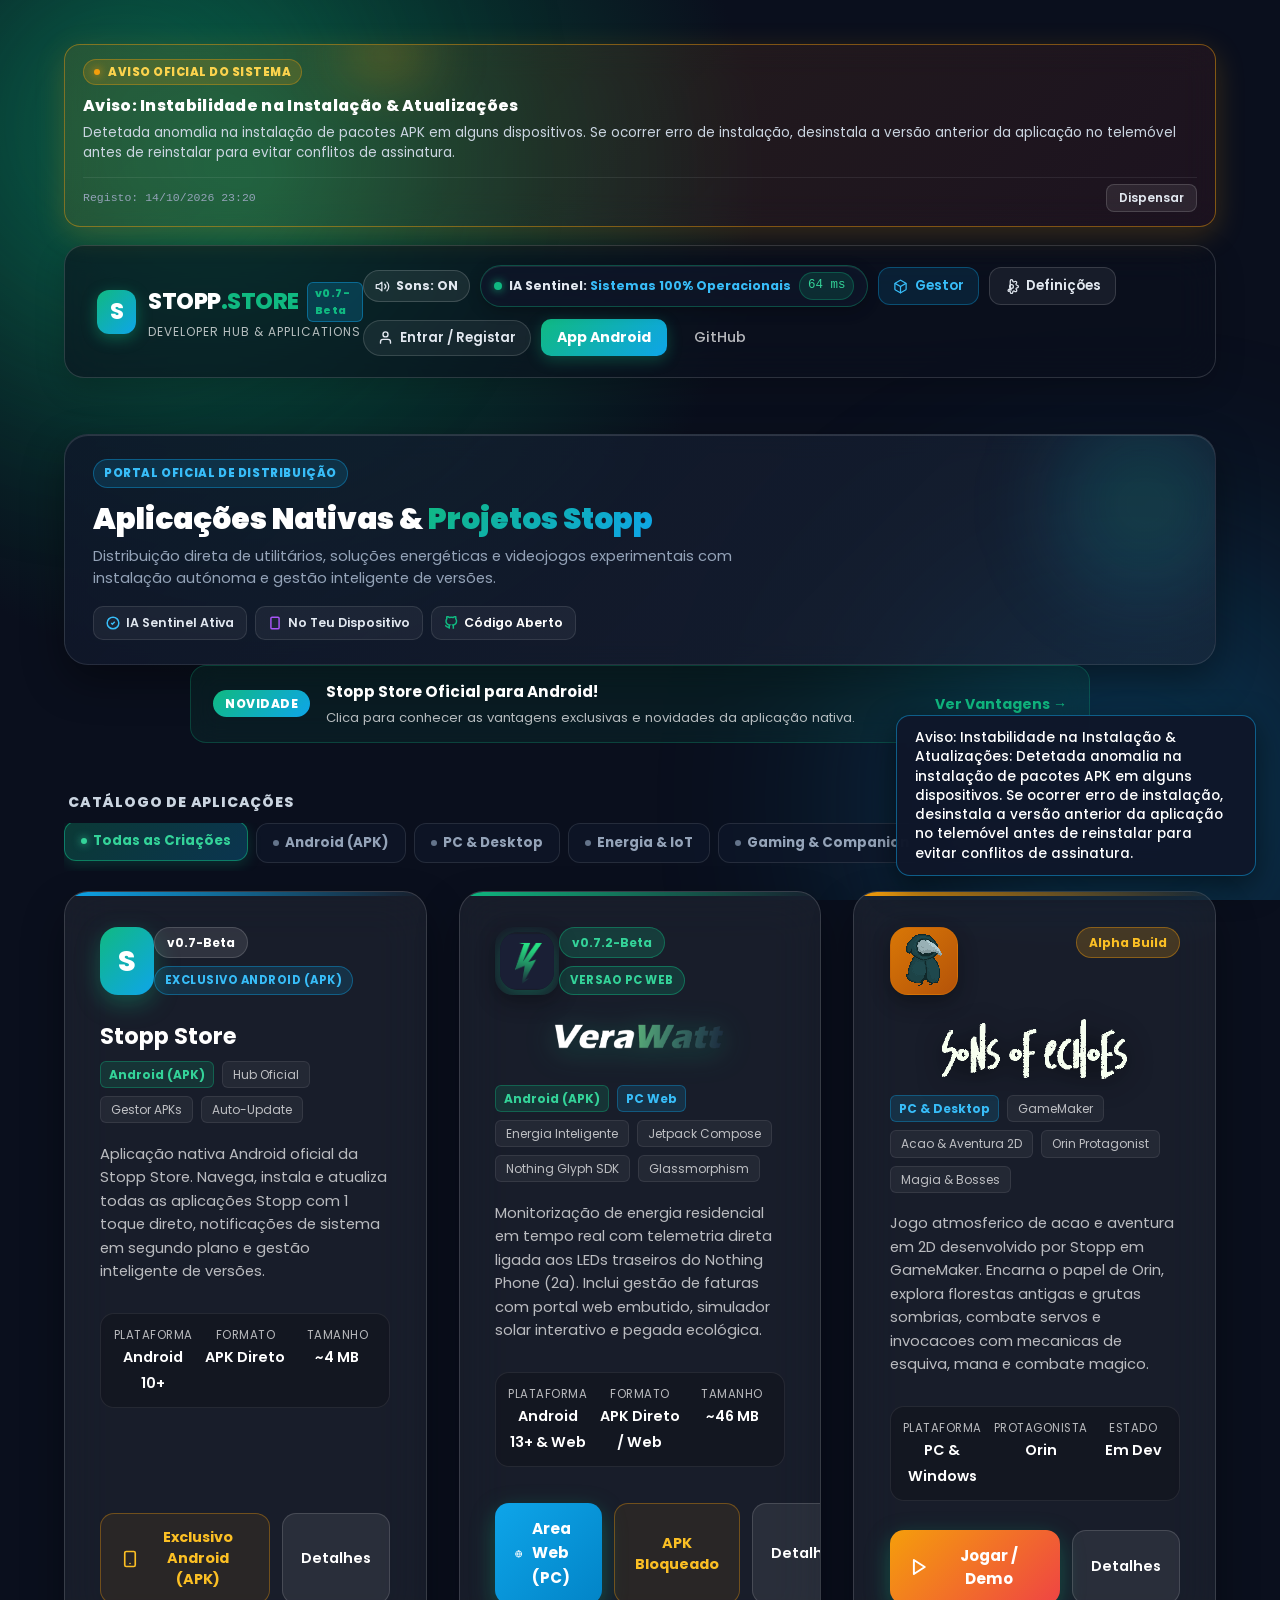
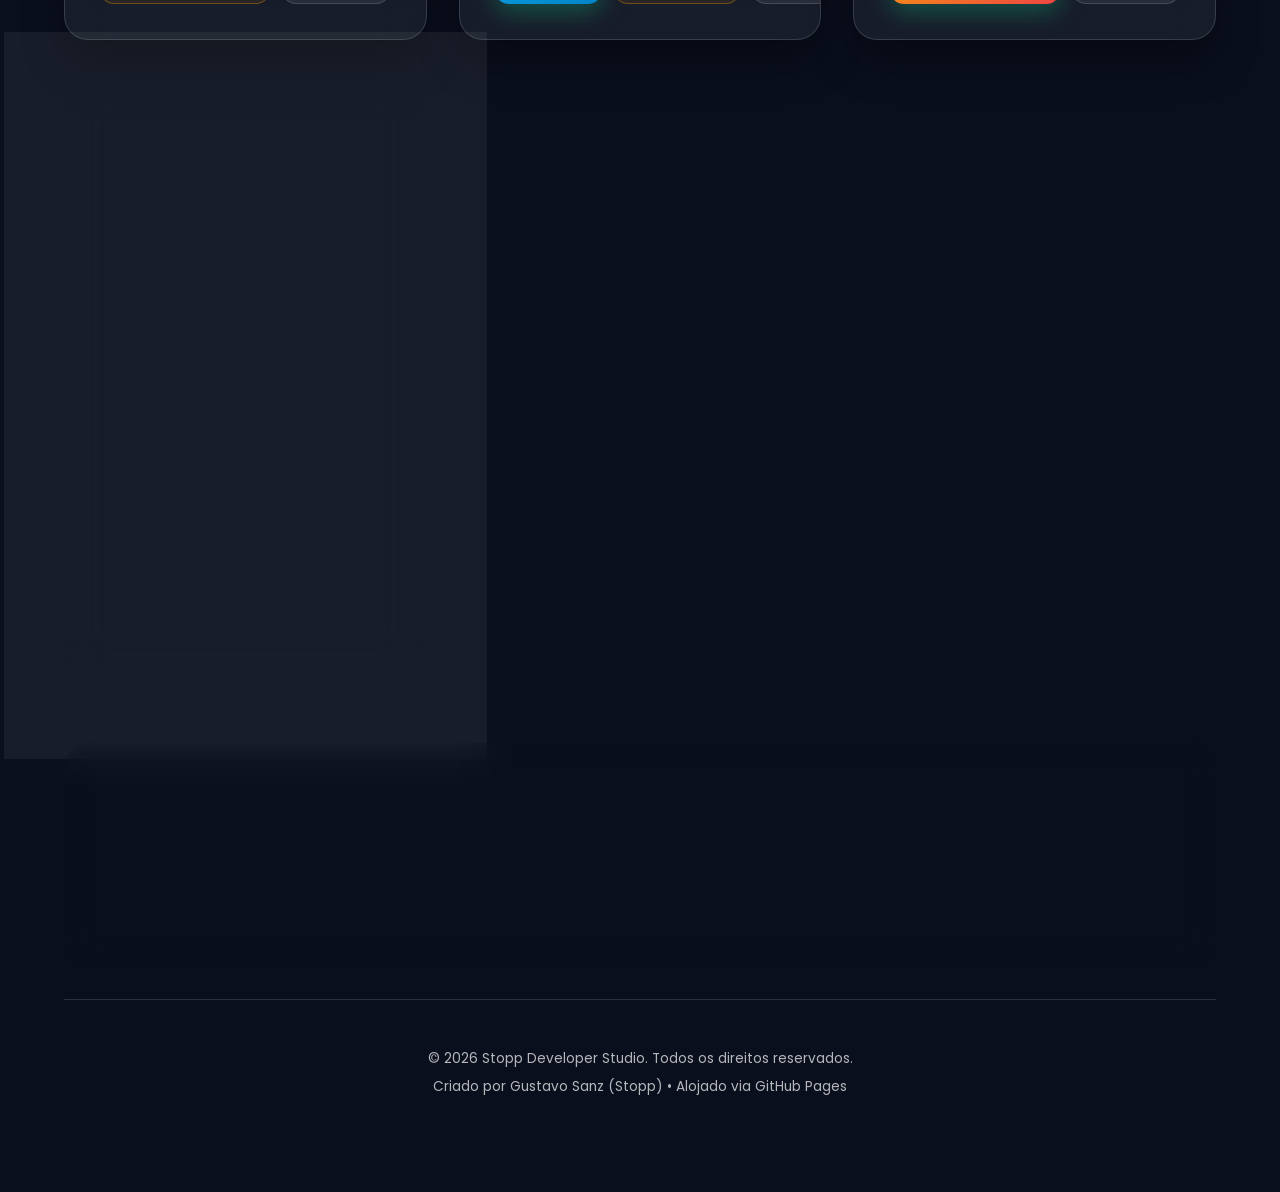
==== index.html @ 21261cc1 "chore(release): atualizar Vera Watt automaticamente para v0.7.2-Beta (Build 9)" ====
<!DOCTYPE html>
<html lang="pt">
<head>
    <meta charset="UTF-8">
    <meta name="viewport" content="width=device-width, initial-scale=1.0">
    <title>Stopp App Store | Software & Experimental Projects</title>
    <link rel="stylesheet" href="assets/css/style.css?v=17">
    <link rel="icon" type="image/svg+xml" href="assets/img/icon.svg">
    <link rel="apple-touch-icon" href="assets/img/icon-192.png">
    <link rel="manifest" href="manifest.webmanifest">
    <meta name="theme-color" content="#0f172a">
    <meta name="mobile-web-app-capable" content="yes">
    <meta name="apple-mobile-web-app-capable" content="yes">
    <meta name="apple-mobile-web-app-status-bar-style" content="black-translucent">
    <style>
        #stopp-splash-screen.splash-dismissed {
            display: none !important;
            opacity: 0 !important;
            visibility: hidden !important;
            pointer-events: none !important;
        }
    </style>
    <script>
        (function() {
            if ((typeof window.StoppStoreNative !== 'undefined') || 
                (navigator.userAgent && navigator.userAgent.includes('StoppStoreApp'))) {
                document.documentElement.classList.add('is-native-app');
            }
        })();
    </script>
</head>
<body>
    <!-- Stopp Store Splash & App Entry Animation -->
    <div id="stopp-splash-screen" class="stopp-splash-screen" onclick="dismissSplashScreen(event)" ontouchstart="dismissSplashScreen(event)" title="Toca para entrar imediatamente">
        <div class="splash-backdrop-glow"></div>
        <div class="splash-card">
            <div class="splash-logo-container">
                <div class="splash-ripple-ring"></div>
                <div class="splash-ripple-ring ring-2"></div>
                <div class="splash-logo-symbol">
                    <img src="assets/img/icon.svg" alt="Stopp Store" class="splash-stopp-logo" id="splash-stopp-logo">
                </div>
            </div>
            <h1 class="splash-brand-title">STOPP<span>.STORE</span></h1>
            <p class="splash-brand-sub">Developer Hub &amp; Applications</p>
            <div class="splash-ecosystem-pill">
                <span class="splash-dot"></span>
                <span>STOPP STORE &bull; v0.7-Beta</span>
            </div>
            <div class="splash-loader-bar">
                <div class="splash-loader-progress" id="splash-loader-progress"></div>
            </div>
            <div class="splash-status-text" id="splash-status-text">A inicializar Stopp Store v0.7-Beta...</div>
            <button type="button" class="splash-skip-button" id="splash-skip-button" onclick="dismissSplashScreen(event)" ontouchstart="dismissSplashScreen(event)" aria-label="Entrar na Loja">
                <span>Entrar na Loja</span>
                <svg width="15" height="15" viewBox="0 0 24 24" fill="none" stroke="currentColor" stroke-width="2.5" stroke-linecap="round" stroke-linejoin="round"><line x1="5" y1="12" x2="19" y2="12"></line><polyline points="12 5 19 12 12 19"></polyline></svg>
            </button>
            <div class="splash-skip-hint">Toca em qualquer lugar para avançar</div>
        </div>
    </div>
    <script>
        // Watchdog Imediato Anti-Congelamento da Splash Screen
        (function() {
            window.__splashDismissed = false;
            window.dismissSplashScreen = function(e) {
                if (e && typeof e.stopPropagation === 'function') e.stopPropagation();
                var s = document.getElementById('stopp-splash-screen');
                if (s) {
                    s.classList.add('splash-dismissed');
                    s.style.cssText = 'display: none !important; opacity: 0 !important; pointer-events: none !important; visibility: hidden !important;';
                    window.__splashDismissed = true;
                    setTimeout(function() {
                        if (s && s.parentNode) {
                            try { s.parentNode.removeChild(s); } catch (err) {}
                        }
                    }, 200);
                }
            };
            // Temporizador de Seguranca Absoluto (maximo 850ms)
            setTimeout(function() {
                window.dismissSplashScreen();
            }, 850);
        })();
    </script>

    <div class="glow-bg">
        <div class="glow-orb glow-1"></div>
        <div class="glow-orb glow-2"></div>
    </div>

    <div class="container">
        <!-- Stopp Store Official System Notice & Incident Banner -->
        <div id="system-notice-banner" class="system-notice-banner" style="display: none;">
            <div class="notice-banner-glow"></div>
            <div class="notice-banner-content">
                <div class="notice-banner-badge">
                    <span class="notice-pulse-dot"></span>
                    <span class="notice-badge-text" id="notice-badge-text">Aviso Oficial do Sistema</span>
                </div>
                <div class="notice-text-content">
                    <h4 class="notice-title" id="notice-title">Aviso: Instabilidade no Carregamento</h4>
                    <p class="notice-message" id="notice-message">A Stopp Store está temporariamente a experienciar lentidão ou problemas no carregamento dos servidores. As nossas equipas estão a intervir.</p>
                </div>
                <div class="notice-banner-actions">
                    <span class="notice-timestamp" id="notice-timestamp"></span>
                    <button type="button" class="btn-dismiss-notice" onclick="StoppSystemNotice.dismissBanner()" title="Ocultar este aviso temporariamente">Dispensar</button>
                </div>
            </div>
        </div>

        <!-- Header -->
        <header class="app-main-header">
            <div class="brand">
                <div class="brand-logo">S</div>
                <div class="brand-text">
                    <div style="display: flex; align-items: center;">
                        <h1>STOPP<span>.STORE</span></h1>
                        <span class="brand-version-pill">v0.7-Beta</span>
                    </div>
                    <p>Developer Hub &amp; Applications</p>
                </div>
            </div>
            <div class="header-links">
                <!-- UI Sound Effects Toggle -->
                <button class="btn-sound-toggle" id="btn-sound-toggle" onclick="toggleSoundFx()" title="Ativar ou desativar efeitos sonoros da interface">
                    <svg width="15" height="15" viewBox="0 0 24 24" fill="none" stroke="currentColor" stroke-width="2" stroke-linecap="round" stroke-linejoin="round" id="sound-icon-svg"><polygon points="11 5 6 9 2 9 2 15 6 15 11 19 11 5"></polygon><path d="M19.07 4.93a10 10 0 0 1 0 14.14M15.54 8.46a5 5 0 0 1 0 7.07"></path></svg>
                    <span class="sound-toggle-label" id="sound-toggle-label">Sons: ON</span>
                </button>

                <!-- IA Stopp Sentinel Telemetry -->
                <div class="ai-status-container" id="ai-status-container" onclick="openAiDiagnosticModal()" title="Clica para ver o Diagnóstico Completo da IA">
                    <div class="ai-status-pulse-badge">
                        <span class="ai-status-dot"></span>
                        <span class="ai-status-label" id="ai-status-main-label">IA Sentinel: <strong>A analisar...</strong></span>
                    </div>
                    <div class="ai-status-telemetry">
                        <span class="ai-telemetry-ping" id="ai-telemetry-ping">-- ms</span>
                    </div>
                </div>

                <!-- Gestor de Apps -->
                <button class="btn-manager-nav" onclick="openAppManagerModal()" title="Gestor de Aplicações e Atualizações">
                    <svg width="15" height="15" viewBox="0 0 24 24" fill="none" stroke="currentColor" stroke-width="2" stroke-linecap="round" stroke-linejoin="round"><path d="M21 16V8a2 2 0 0 0-1-1.73l-7-4a2 2 0 0 0-2 0l-7 4A2 2 0 0 0 3 8v8a2 2 0 0 0 1 1.73l7 4a2 2 0 0 0 2 0l7-4A2 2 0 0 0 21 16z"></path><polyline points="3.27 6.96 12 12.01 20.73 6.96"></polyline><line x1="12" y1="22.08" x2="12" y2="12"></line></svg>
                    <span>Gestor</span>
                    <span class="badge-count" id="pending-updates-badge" style="display: none;">0</span>
                </button>

                <!-- Definições -->
                <button class="btn-settings-nav" onclick="openSettingsModal()" title="Definições e Gestão da Loja">
                    <svg width="15" height="15" viewBox="0 0 24 24" fill="none" stroke="currentColor" stroke-width="2" stroke-linecap="round" stroke-linejoin="round"><circle cx="12" cy="12" r="3"/><path d="M19.4 15a1.65 1.65 0 0 0 .33 1.82l.06.06a2 2 0 0 1 0 2.83 2 2 0 0 1-2.83 0l-.06-.06a1.65 1.65 0 0 0-1.82-.33 1.65 1.65 0 0 0-1 1.51V21a2 2 0 0 1-2 2 2 2 0 0 1-2-2v-.09A1.65 1.65 0 0 0 9 19.4a1.65 1.65 0 0 0-1.82.33l-.06.06a2 2 0 0 1 0-2.83 2 2 0 0 1 2.83 0l.06.06a1.65 1.65 0 0 0 1.82.33H9a1.65 1.65 0 0 0 1-1.51V3a2 2 0 0 1 2-2 2 2 0 0 1 2 2v.09a1.65 1.65 0 0 0 1 1.51 1.65 1.65 0 0 0 1.82-.33l.06-.06a2 2 0 0 1 2.83 0 2 2 0 0 1 0 2.83l-.06.06a1.65 1.65 0 0 0-.33 1.82V9a1.65 1.65 0 0 0 1.51 1H21a2 2 0 0 1 2 2 2 2 0 0 1-2 2h-.09a1.65 1.65 0 0 0-1.51 1z"/></svg>
                    <span>Definições</span>
                </button>

                <!-- Admin & Client Auth / Account -->
                <button class="btn-auth-nav" id="nav-auth-btn" onclick="StoppAuth.openLoginModal()" title="Conta e Autenticação">
                    <svg width="15" height="15" viewBox="0 0 24 24" fill="none" stroke="currentColor" stroke-width="2.2" stroke-linecap="round" stroke-linejoin="round"><path d="M20 21v-2a4 4 0 0 0-4-4H8a4 4 0 0 0-4 4v2"></path><circle cx="12" cy="7" r="4"></circle></svg>
                    <span class="auth-text">Entrar / Registar</span>
                </button>

                <!-- Atalhos da Loja -->
                <button class="btn-install-app" id="nav-pill-app-android" onclick="openAppModal()" title="Vantagens e download da App Android">App Android</button>
                <button id="btn-pwa-install" class="btn-install-app" style="display: none;" title="Instalar Stopp Store no dispositivo">Instalar PWA</button>
                <a href="https://github.com/GustavoSanz/Stopp-Store" target="_blank" rel="noopener">GitHub</a>
            </div>
        </header>

        <!-- Modern Animated Hero Showcase (Início Bonito e Dinâmico) -->
        <section class="hero-showcase">
            <div class="hero-showcase-glow"></div>
            <div class="hero-showcase-content">
                <div class="hero-top-badges">
                    <span class="hero-badge-pill">Portal Oficial de Distribuição</span>
                </div>
                <h2 class="hero-headline">Aplicações Nativas &amp; <span>Projetos Stopp</span></h2>
                <p class="hero-subtitle">Distribuição direta de utilitários, soluções energéticas e videojogos experimentais com instalação autónoma e gestão inteligente de versões.</p>
                <div class="hero-highlights">
                    <div class="highlight-chip" onclick="openAiDiagnosticModal()">
                        <svg width="14" height="14" viewBox="0 0 24 24" fill="none" stroke="#38bdf8" stroke-width="2.5"><circle cx="12" cy="12" r="10"/><path d="m9 12 2 2 4-4"/></svg>
                        <span>IA Sentinel Ativa</span>
                    </div>
                    <div class="highlight-chip" onclick="scrollToShelf()">
                        <svg width="14" height="14" viewBox="0 0 24 24" fill="none" stroke="#a855f7" stroke-width="2.5"><rect x="5" y="2" width="14" height="20" rx="2" ry="2"/><line x1="12" y1="18" x2="12.01" y2="18"/></svg>
                        <span>No Teu Dispositivo</span>
                    </div>
                    <a href="https://github.com/GustavoSanz/Stopp-Store" target="_blank" rel="noopener" class="highlight-chip" style="text-decoration: none; color: inherit;">
                        <svg width="14" height="14" viewBox="0 0 24 24" fill="none" stroke="#10b981" stroke-width="2.5"><path d="M9 19c-5 1.5-5-2.5-7-3m14 6v-3.87a3.37 3.37 0 0 0-.94-2.61c3.14-.35 6.44-1.54 6.44-7A5.44 5.44 0 0 0 20 4.77 5.07 5.07 0 0 0 19.91 1S18.73.65 16 2.48a13.38 13.38 0 0 0-7 0C6.27.65 5.09 1 5.09 1A5.07 5.07 0 0 0 5 4.77a5.44 5.44 0 0 0-1.5 3.78c0 5.42 3.3 6.61 6.44 7A3.37 3.37 0 0 0 9 18.13V22"/></svg>
                        <span>Código Aberto</span>
                    </a>
                </div>
            </div>
        </section>

        <!-- Promo Banner Android App (Apenas Browser Web) -->
        <div class="promo-banner" id="banner-app-promo" onclick="openAppModal()">
            <div class="promo-badge">Novidade</div>
            <div class="promo-content">
                <strong>Stopp Store Oficial para Android!</strong>
                <span>Clica para conhecer as vantagens exclusivas e novidades da aplicação nativa.</span>
            </div>
            <div class="promo-arrow">Ver Vantagens →</div>
        </div>

        <!-- Relocated Horizontal Category Filter Rail (Posicionada Imediatamente Acima das Apps) -->
        <div class="filter-rail-container" id="apps">
            <div class="filter-rail-header">
                <span class="filter-rail-title">Catálogo de Aplicações</span>
                <span class="filter-rail-hint">Desliza para filtrar categorias</span>
            </div>
            <div class="filter-tabs-rail" id="filter-tabs-rail">
                <button class="tab-btn active" data-category="all">
                    <span class="tab-dot"></span> Todas as Criações
                </button>
                <button class="tab-btn" data-category="android">
                    <span class="tab-dot"></span> Android (APK)
                </button>
                <button class="tab-btn" data-category="pc">
                    <span class="tab-dot"></span> PC &amp; Desktop
                </button>
                <button class="tab-btn" data-category="energia">
                    <span class="tab-dot"></span> Energia &amp; IoT
                </button>
                <button class="tab-btn" data-category="gaming">
                    <span class="tab-dot"></span> Gaming &amp; Companion
                </button>
                <button class="tab-btn" data-category="ferramentas">
                    <span class="tab-dot"></span> Ferramentas
                </button>
            </div>
        </div>

        <!-- Apps Grid -->
        <main class="apps-grid">
            <!-- App 0: Stopp Store (Oficial) -->
            <article class="app-card" id="app-card-com.stopp.store" data-package="com.stopp.store" data-target-version-code="7" data-target-version-name="0.7-Beta" data-app-name="Stopp Store" data-apk-url="assets/apks/StoppStore-v0.7-Beta.apk" data-apk-size="4" data-category="android ferramentas" style="--card-accent: #0ea5e9; --btn-color-start: #0ea5e9; --btn-color-end: #10b981;">
                <div>
                    <div class="card-header">
                        <div class="app-icon" style="background: linear-gradient(135deg, #10b981, #0ea5e9); color: #fff; font-size: 1.8rem; font-weight: 800; display: flex; align-items: center; justify-content: center; width: 68px; height: 68px; border-radius: 18px; box-shadow: 0 8px 25px rgba(16, 185, 129, 0.35);">
                            S
                        </div>
                        <div class="app-header-badges">
                            <span class="badge-version badge-blue">v0.7-Beta</span>
                            <span class="badge-status badge-installed" id="badge-status-com.stopp.store" style="background: rgba(14, 165, 233, 0.15); border-color: rgba(14, 165, 233, 0.4); color: #38bdf8;">App Oficial</span>
                        </div>
                    </div>

                    <h3 class="app-title" style="display: block; font-size: 1.4rem; margin-top: 14px; margin-bottom: 6px;">Stopp Store</h3>
                    <div class="app-tags">
                        <span class="tag tag-platform tag-android">Android (APK)</span>
                        <span class="tag">Hub Oficial</span>
                        <span class="tag">Gestor APKs</span>
                        <span class="tag">Auto-Update</span>
                    </div>

                    <p class="app-desc">
                        Aplicação nativa Android oficial da Stopp Store. Navega, instala e atualiza todas as aplicações Stopp com 1 toque direto, notificações de sistema em segundo plano e gestão inteligente de versões.
                    </p>

                    <div class="app-specs">
                        <div class="spec-item">
                            <span>Plataforma</span>
                            <strong>Android 10+</strong>
                        </div>
                        <div class="spec-item">
                            <span>Formato</span>
                            <strong>APK Direto</strong>
                        </div>
                        <div class="spec-item">
                            <span>Tamanho</span>
                            <strong>~4 MB</strong>
                        </div>
                    </div>
                </div>

                <div class="card-actions" id="actions-com.stopp.store">
                    <button class="btn-download" onclick="triggerAppDownload('Stopp Store', 'assets/apks/StoppStore-v0.6-Beta.apk', 4)">
                        <svg width="20" height="20" viewBox="0 0 24 24" fill="none" stroke="currentColor" stroke-width="2.5" stroke-linecap="round" stroke-linejoin="round"><path d="M21 15v4a2 2 0 0 1-2 2H5a2 2 0 0 1-2-2v-4"/><polyline points="7 10 12 15 17 10"/><line x1="12" y1="15" x2="12" y2="3"/></svg>
                        Instalar APK
                    </button>
                    <a href="stoppstore.html" class="btn-secondary" title="Ver Detalhes da Aplicação">
                        Detalhes
                    </a>
                </div>
            </article>

            <!-- App 1: Vera Watt -->
            <article class="app-card" id="app-card-com.vera_watt" data-package="com.vera_watt" data-target-version-code="9" data-target-version-name="0.7.2-Beta" data-app-name="Vera Watt" data-apk-url="assets/apks/VeraWatt-v0.7.2-Beta.apk" data-apk-size="46" data-category="android pc energia ferramentas" style="--card-accent: #10b981; --btn-color-start: #10b981; --btn-color-end: #0ea5e9;">
                <div>
                    <div class="card-header">
                        <div class="app-icon icon-verawatt" title="Vera Watt" style="border: none; background: transparent; padding: 0;">
                            <img src="assets/img/verawatt_ativo2_4x.png" alt="Vera Watt" class="verawatt-theme-icon" id="verawatt-card-icon" style="width: 100%; height: 100%; border-radius: 18px; box-shadow: 0 6px 20px rgba(16, 185, 129, 0.35);">
                        </div>
                        <div class="app-header-badges">
                            <span class="badge-version badge-green">v0.7.2-Beta</span>
                            <span class="badge-status" id="badge-status-com.vera_watt" style="display: none;"></span>
                        </div>
                    </div>

                    <img src="assets/img/verawatt_tipo1_4x.png" alt="Vera Watt" class="game-title-banner verawatt-title-banner">

                    <h3 class="app-title" style="display: none;">Vera Watt</h3>
                    <div class="app-tags">
                        <span class="tag tag-platform tag-android">Android (APK)</span>
                        <span class="tag tag-platform tag-pc">PC Web</span>
                        <span class="tag">Energia Inteligente</span>
                        <span class="tag">Jetpack Compose</span>
                        <span class="tag">Nothing Glyph SDK</span>
                        <span class="tag">Glassmorphism</span>
                    </div>

                    <p class="app-desc">
                        Monitorização de energia residencial em tempo real com telemetria direta ligada aos LEDs traseiros do Nothing Phone (2a). Inclui gestão de faturas com portal web embutido, simulador solar interativo e pegada ecológica.
                    </p>

                    <div class="app-specs">
                        <div class="spec-item">
                            <span>Plataforma</span>
                            <strong>Android 13+ & Web</strong>
                        </div>
                        <div class="spec-item">
                            <span>Formato</span>
                            <strong>APK Direto / Web</strong>
                        </div>
                        <div class="spec-item">
                            <span>Tamanho</span>
                            <strong>~46 MB</strong>
                        </div>
                    </div>
                </div>

                <div class="card-actions" id="actions-com.vera_watt">
                    <button class="btn-download" onclick="triggerAppDownload('Vera Watt', 'assets/apks/VeraWatt-v0.7.2-Beta.apk', 46)">
                        <svg width="20" height="20" viewBox="0 0 24 24" fill="none" stroke="currentColor" stroke-width="2.5" stroke-linecap="round" stroke-linejoin="round"><path d="M21 15v4a2 2 0 0 1-2 2H5a2 2 0 0 1-2-2v-4"/><polyline points="7 10 12 15 17 10"/><line x1="12" y1="15" x2="12" y2="3"/></svg>
                        Instalar APK
                    </button>
                    <a href="verawatt.html" class="btn-secondary" title="Ver Detalhes e Screenshots">
                        Detalhes
                    </a>
                </div>
            </article>

            <!-- App 2: Sons of Echoes -->
            <article class="app-card" id="app-card-sons-of-echoes" data-platform="pc" data-category="pc gaming" style="--card-accent: #f59e0b; --btn-color-start: #f59e0b; --btn-color-end: #ef4444;">
                <div>
                    <div class="card-header">
                        <div class="app-icon icon-forest" title="Orin">
                            <img src="assets/img/orin_character.png" alt="Orin">
                        </div>
                        <div class="app-header-badges">
                            <span class="badge-version badge-amber">Alpha Build</span>
                            <span class="badge-status" id="badge-status-sons-of-echoes" style="display: none;"></span>
                        </div>
                    </div>

                    <img src="assets/img/sons_of_echoes_title.png" alt="Sons of Echoes" class="game-title-banner">

                    <h3 class="app-title" style="display: none;">Sons of Echoes</h3>
                    <div class="app-tags">
                        <span class="tag tag-platform tag-pc">PC & Desktop</span>
                        <span class="tag">GameMaker</span>
                        <span class="tag">Acao & Aventura 2D</span>
                        <span class="tag">Orin Protagonist</span>
                        <span class="tag">Magia & Bosses</span>
                    </div>

                    <p class="app-desc">
                        Jogo atmosferico de acao e aventura em 2D desenvolvido por Stopp em GameMaker. Encarna o papel de Orin, explora florestas antigas e grutas sombrias, combate servos e invocacoes com mecanicas de esquiva, mana e combate magico.
                    </p>

                    <div class="app-specs">
                        <div class="spec-item">
                            <span>Plataforma</span>
                            <strong>PC & Windows</strong>
                        </div>
                        <div class="spec-item">
                            <span>Protagonista</span>
                            <strong>Orin</strong>
                        </div>
                        <div class="spec-item">
                            <span>Estado</span>
                            <strong>Em Dev</strong>
                        </div>
                    </div>
                </div>

                <div class="card-actions" id="actions-sons-of-echoes">
                    <button class="btn-download" onclick="triggerAppDownload('Sons of Echoes (Alpha)', null, 120)">
                        <svg width="20" height="20" viewBox="0 0 24 24" fill="none" stroke="currentColor" stroke-width="2.5" stroke-linecap="round" stroke-linejoin="round"><polygon points="5 3 19 12 5 21 5 3"/></svg>
                        Jogar / Demo
                    </button>
                    <a href="sons-of-echoes.html" class="btn-secondary" title="Ver Detalhes e Screenshots">
                        Detalhes
                    </a>
                </div>
            </article>

            <!-- App 3: Laboratório Experimental -->
            <article class="app-card" data-category="android pc ferramentas" style="--card-accent: #8b5cf6; --btn-color-start: #8b5cf6; --btn-color-end: #6366f1;">
                <div>
                    <div class="card-header">
                        <div class="app-icon icon-future">
                            <svg width="28" height="28" viewBox="0 0 24 24" fill="none" stroke="#a78bfa" stroke-width="2" stroke-linecap="round" stroke-linejoin="round"><path d="M10 2v7.527a2 2 0 0 1-.211.896L4.72 20.55a1 1 0 0 0 .9 1.45h12.76a1 1 0 0 0 .9-1.45l-5.069-10.127A2 2 0 0 1 14 9.527V2"/><path d="M8.5 2h7"/><path d="M7 16h10"/></svg>
                        </div>
                        <span class="badge-version badge-indigo">Lab / Em Breve</span>
                    </div>

                    <h3 class="app-title">Stopp Experimental Lab</h3>
                    <div class="app-tags">
                        <span class="tag tag-platform">Multiplataforma</span>
                        <span class="tag">Em Desenvolvimento</span>
                        <span class="tag">Projetos Futuros</span>
                    </div>

                    <p class="app-desc">
                        Próximas aplicações e utilitários em desenvolvimento pela Stopp Studio. Novas integrações com sensores móveis, micro-serviços e ferramentas de apoio a videojogos serão publicadas aqui diretamente.
                    </p>

                    <div class="app-specs">
                        <div class="spec-item">
                            <span>Estado</span>
                            <strong>R&D</strong>
                        </div>
                        <div class="spec-item">
                            <span>Fase</span>
                            <strong>Design</strong>
                        </div>
                        <div class="spec-item">
                            <span>Acesso</span>
                            <strong>Privado</strong>
                        </div>
                    </div>
                </div>

                <div class="card-actions" id="lab-card-actions">
                    <button class="btn-download" style="opacity: 0.7;" onclick="StoppAuth.openLoginModal()">
                        Acesso Restrito
                    </button>
                </div>
        </main>

        <!-- Horizontal Swipeable Shelf: Installed Applications on Device -->
        <section class="installed-shelf-section" id="installed-shelf-section">
            <div class="shelf-header">
                <div class="shelf-title-wrap">
                    <div class="shelf-icon-badge">
                        <svg width="22" height="22" viewBox="0 0 24 24" fill="none" stroke="#10b981" stroke-width="2.5" stroke-linecap="round" stroke-linejoin="round"><path d="M22 11.08V12a10 10 0 1 1-5.93-9.14"/><polyline points="22 4 12 14.01 9 11.01"/></svg>
                    </div>
                    <div>
                        <h3 class="shelf-title">Aplicações no Teu Dispositivo</h3>
                        <p class="shelf-subtitle">Acesso rápido com 1 toque direto • Desliza para o lado</p>
                    </div>
                </div>
                <div class="shelf-nav-hint">Desliza ← →</div>
            </div>

            <div class="shelf-scroll-track" id="shelf-scroll-track">
                <!-- Preenchido dinamicamente por JS -->
            </div>
        </section>

        <!-- Footer -->
        <footer>
            <p>&copy; 2026 Stopp Developer Studio. Todos os direitos reservados.</p>
            <p>Criado por Gustavo Sanz (Stopp) &bull; Alojado via GitHub Pages</p>
        </footer>
    </div>

    <!-- Download Progress & Post-Install Celebration Modal -->
    <div class="modal-backdrop" id="download-modal">
        <div class="modal-card">
            <div class="confetti-container" id="confetti-container"></div>
            
            <!-- Progress Section -->
            <div id="dl-progress-container">
                <div class="modal-icon-circle">↓</div>
                <h3 id="dl-modal-title">A transferir aplicação</h3>
                <div class="progress-track">
                    <div class="progress-fill" id="dl-progress-bar"></div>
                </div>
                <div class="progress-status-row">
                    <span id="dl-status-text">A preparar transferência...</span>
                    <strong id="dl-progress-text">0%</strong>
                </div>
            </div>

            <!-- Post-Install Success Section -->
            <div id="dl-success-box" style="display: none;">
                <div class="success-checkmark">✓</div>
                <h3>Transferência Concluída!</h3>
                <p style="color: var(--text-muted); font-size: 0.95rem; margin-bottom: 1.5rem; line-height: 1.6;">
                    O ficheiro foi transferido com sucesso. Abre o ficheiro transferido no teu telemóvel ou computador para concluir a instalação.
                </p>
                <button class="btn-download" style="width: 100%;" onclick="closeDownloadModal()">
                    Concluir
                </button>
            </div>
        </div>
    </div>

    <!-- Post-Installation Celebration Modal -->
    <div class="modal-backdrop" id="install-celebration-modal">
        <div class="modal-card modal-celebration">
            <div class="confetti-container" id="celebration-confetti-container"></div>
            <div class="celebration-badge-wrap">
                <div class="celebration-pulse-glow"></div>
                <div class="celebration-icon-box">
                    <svg width="38" height="38" viewBox="0 0 24 24" fill="none" stroke="#10b981" stroke-width="3" stroke-linecap="round" stroke-linejoin="round">
                        <polyline points="20 6 9 17 4 12"></polyline>
                    </svg>
                </div>
            </div>
            <h3 id="celebration-app-title">Instalação Concluída com Sucesso!</h3>
            <p id="celebration-app-desc" style="color: var(--text-muted); font-size: 0.95rem; margin-bottom: 1.5rem; line-height: 1.6;">
                A aplicação foi instalada no teu dispositivo Android e está pronta a ser executada diretamente a partir da Stopp Store.
            </p>
            <div class="modal-celebration-actions">
                <button id="celebration-btn-open" class="btn-download" style="width: 100%;" onclick="handleCelebrationOpen()">
                    <svg width="18" height="18" viewBox="0 0 24 24" fill="none" stroke="currentColor" stroke-width="2.5" stroke-linecap="round" stroke-linejoin="round"><polygon points="5 3 19 12 5 21 5 3"/></svg>
                    Abrir Aplicação
                </button>
                <button class="btn-secondary" style="width: 100%;" onclick="closeCelebrationModal()">
                    Concluído
                </button>
            </div>
        </div>
    </div>

    <!-- Platform Restriction Modal -->
    <div class="modal-backdrop" id="platform-restriction-modal">
        <div class="modal-card modal-app-features">
            <div class="modal-header-app">
                <div class="app-icon-badge" style="background: rgba(245, 158, 11, 0.2); color: #fbbf24; border: 1px solid rgba(245, 158, 11, 0.4);">
                    <svg width="22" height="22" viewBox="0 0 24 24" fill="none" stroke="currentColor" stroke-width="2" stroke-linecap="round" stroke-linejoin="round"><circle cx="12" cy="12" r="10"></circle><line x1="4.93" y1="4.93" x2="19.07" y2="19.07"></line></svg>
                </div>
                <div>
                    <span class="exclusivity-pill" id="platform-restriction-pill" style="border-color: rgba(245, 158, 11, 0.4); background: rgba(245, 158, 11, 0.15); color: #fbbf24;">Plataforma Incompatível</span>
                    <h3 id="platform-restriction-title" style="margin-top: 4px;">Incompatível com o Dispositivo</h3>
                </div>
                <button class="modal-close-btn" onclick="closePlatformRestrictionModal()" aria-label="Fechar">✕</button>
            </div>
            <p class="modal-lead" id="platform-restriction-message" style="margin-top: 14px; font-size: 0.95rem; line-height: 1.6; color: #cbd5e1;">
                Esta aplicação foi concebida exclusivamente para outra plataforma e não pode ser executada no teu ambiente atual.
            </p>
            <div class="availability-notice" id="platform-restriction-tip">
                <strong>Recomendação:</strong> Acede à Stopp Store a partir de um dispositivo compatível para instalar e desfrutar desta aplicação.
            </div>
            <button class="btn-secondary" style="width: 100%;" onclick="closePlatformRestrictionModal()">
                Entendido
            </button>
        </div>
    </div>

    <!-- App Features & Advantages Modal -->
    <div class="modal-backdrop" id="app-features-modal">
        <div class="modal-card modal-app-features">
            <div class="modal-header-app">
                <div class="app-icon-badge">S</div>
                <div>
                    <span class="exclusivity-pill">Exclusivo Android</span>
                    <h3>Stopp Store App</h3>
                </div>
                <button class="modal-close-btn" onclick="closeAppModal()" aria-label="Fechar">✕</button>
            </div>

            <p class="modal-lead">
                A experiência definitiva de distribuição e instalação de aplicações e jogos. Instala todo o catálogo Stopp no teu telemóvel com máxima velocidade e conveniência.
            </p>

            <div class="features-list">
                <div class="feature-item">
                    <div class="feature-icon-box">✓</div>
                    <div>
                        <h4>Instalação com 1 Toque Direto</h4>
                        <p>Descarrega e instala atualizações de APKs diretamente, sem bloqueios ou múltiplos avisos do navegador.</p>
                    </div>
                </div>
                <div class="feature-item">
                    <div class="feature-icon-box">✓</div>
                    <div>
                        <h4>Notificações de Atualizações</h4>
                        <p>Sabe de imediato quando saírem novos patches e versões de jogos como Vera Watt e Sons of Echoes.</p>
                    </div>
                </div>
                <div class="feature-item">
                    <div class="feature-icon-box">✓</div>
                    <div>
                        <h4>Gestor de Downloads Nativo</h4>
                        <p>Transferências rápidas em segundo plano com gestão automática de ficheiros e retoma de downloads.</p>
                    </div>
                </div>
                <div class="feature-item">
                    <div class="feature-icon-box">✓</div>
                    <div>
                        <h4>Acesso Antecipado & Builds Beta</h4>
                        <p>Acesso prioritário a versões experimentais e novidades antes de serem publicadas na versão web.</p>
                    </div>
                </div>
                <div class="feature-item">
                    <div class="feature-icon-box">✓</div>
                    <div>
                        <h4>Performance Nativa & Modo Offline</h4>
                        <p>Interface Glassmorphism fluida a 120Hz adaptada ao teu ecrã, sem barras do navegador.</p>
                    </div>
                </div>
            </div>

            <div class="availability-notice">
                <strong>Nota de Disponibilidade:</strong> Para já, a aplicação Stopp Store está disponível exclusivamente no sistema Android (versão 10.0 ou superior).
            </div>

            <div class="modal-app-actions">
                <button class="btn-download" style="width: 100%;" onclick="triggerAppDownload('Stopp Store', 'assets/apks/StoppStore-v0.3-Beta.apk', 1)">
                    Descarregar APK da App (v0.3-Beta)
                </button>
                <button class="btn-secondary" style="width: 100%;" onclick="closeAppModal()">
                    Continuar na Versão Web
                </button>
            </div>
        </div>
    </div>

    <!-- Store Settings & Updates Modal -->
    <div class="modal-backdrop" id="settings-modal">
        <div class="modal-card modal-settings">
            <div class="modal-header-app">
                <div class="app-icon-badge">
                    <svg width="22" height="22" viewBox="0 0 24 24" fill="none" stroke="currentColor" stroke-width="2" stroke-linecap="round" stroke-linejoin="round"><circle cx="12" cy="12" r="3"/><path d="M19.4 15a1.65 1.65 0 0 0 .33 1.82l.06.06a2 2 0 0 1 0 2.83 2 2 0 0 1-2.83 0l-.06-.06a1.65 1.65 0 0 0-1.82-.33 1.65 1.65 0 0 0-1 1.51V21a2 2 0 0 1-2 2 2 2 0 0 1-2-2v-.09A1.65 1.65 0 0 0 9 19.4a1.65 1.65 0 0 0-1.82.33l-.06.06a2 2 0 0 1-2.83 0 2 2 0 0 1 0-2.83l.06-.06a1.65 1.65 0 0 0 .33-1.82 1.65 1.65 0 0 0-1.51-1H3a2 2 0 0 1-2-2 2 2 0 0 1 2-2h.09A1.65 1.65 0 0 0 4.6 9a1.65 1.65 0 0 0-.33-1.82l-.06-.06a2 2 0 0 1 0-2.83 2 2 0 0 1 2.83 0l.06.06a1.65 1.65 0 0 0 1.82.33H9a1.65 1.65 0 0 0 1-1.51V3a2 2 0 0 1 2-2 2 2 0 0 1 2 2v.09a1.65 1.65 0 0 0 1 1.51 1.65 1.65 0 0 0 1.82-.33l.06-.06a2 2 0 0 1 2.83 0 2 2 0 0 1 0 2.83l-.06.06a1.65 1.65 0 0 0-.33 1.82V9a1.65 1.65 0 0 0 1.51 1H21a2 2 0 0 1 2 2 2 2 0 0 1-2 2h-.09a1.65 1.65 0 0 0-1.51 1z"/></svg>
                </div>
                <div>
                    <span id="settings-env-pill" class="env-pill env-web"><span class="env-dot"></span> Modo Web / PWA</span>
                    <h3 style="margin-top: 4px;">Definições da Loja</h3>
                </div>
                <button class="modal-close-btn" onclick="closeSettingsModal()" aria-label="Fechar">✕</button>
            </div>

            <!-- Section 1: Auto-Update Apps Toggle -->
            <div class="settings-section">
                <div class="toggle-switch-row">
                    <div class="toggle-switch-label">
                        <div class="settings-section-title">Atualizações Automáticas</div>
                        <div class="settings-section-desc">Procurar e notificar automaticamente sobre novas versões de aplicações instaladas (ex.: Vera Watt).</div>
                    </div>
                    <label class="toggle-switch">
                        <input type="checkbox" id="toggle-auto-update" onchange="handleAutoUpdateToggle(this)">
                        <span class="toggle-slider"></span>
                    </label>
                </div>
            </div>

            <!-- Section 2: System Notifications -->
            <div class="settings-section">
                <div class="toggle-switch-row" style="margin-bottom: 8px;">
                    <div class="toggle-switch-label">
                        <div class="settings-section-title">Notificações do Sistema</div>
                        <div class="settings-section-desc">Alertas na barra de notificações quando surgirem novas atualizações ou downloads concluídos.</div>
                    </div>
                    <span id="settings-notif-status" class="env-pill env-web"><span class="env-dot"></span> Desativadas</span>
                </div>
                <div style="display: flex; gap: 8px; flex-wrap: wrap;">
                    <button id="btn-request-notif-perm" class="btn-secondary" style="flex: 1; font-size: 0.82rem; padding: 10px 12px;" onclick="handleRequestNotificationPermission()">
                        Ativar Notificações
                    </button>
                    <button class="btn-secondary" style="flex: 1; font-size: 0.82rem; padding: 10px 12px;" onclick="handleTestNotification()">
                        Testar Notificação
                    </button>
                </div>
            </div>

            <!-- Section 2.4: Emissor de Avisos de Instabilidade & Estado da App -->
            <div class="settings-section notice-emitter-section">
                <div class="settings-section-title">Emissor de Avisos &amp; Alertas aos Utilizadores</div>
                <div class="settings-section-desc">Dispara notificações ao telemóvel e afixa avisos de instabilidade ou manutenção no topo da loja.</div>
                
                <div id="emitter-lock-notice" style="display: none; padding: 12px; background: rgba(239, 68, 68, 0.1); border: 1px solid rgba(239, 68, 68, 0.25); border-radius: 12px; margin-top: 10px;">
                    <div style="font-size: 0.88rem; color: #f87171; font-weight: 600; margin-bottom: 4px;">Funcionalidade Restrita</div>
                    <div id="emitter-lock-desc" style="font-size: 0.8rem; color: #94a3b8; margin-bottom: 10px;">Esta ferramenta destina-se exclusivamente a operações autorizadas da loja.</div>
                    <button type="button" id="btn-emitter-login" class="btn-primary" style="font-size: 0.82rem; padding: 8px 14px;" onclick="closeSettingsModal(); StoppAuth.openLoginModal('login');">Iniciar Sessão</button>
                </div>

                <div class="notice-emitter-controls" style="margin-top: 10px; display: flex; flex-direction: column; gap: 8px;">
                    <div class="notice-preset-chips" style="display: flex; gap: 6px; flex-wrap: wrap;">
                        <button type="button" class="preset-chip active" onclick="StoppSystemNotice.applyPreset('loading')">Instabilidade de Loading</button>
                        <button type="button" class="preset-chip" onclick="StoppSystemNotice.applyPreset('maintenance')">Manutenção de Servidores</button>
                        <button type="button" class="preset-chip" onclick="StoppSystemNotice.applyPreset('resolved')">Normalizar (100% OK)</button>
                    </div>

                    <input type="text" id="admin-notice-title" class="settings-input" placeholder="Título do Aviso (ex: Aviso de Instabilidade no Carregamento)" value="Aviso: Instabilidade no Carregamento da App">
                    <textarea id="admin-notice-msg" class="settings-textarea" rows="3" placeholder="Mensagem do aviso para os utilizadores...">A aplicação e os servidores da Stopp Store estão temporariamente a experienciar lentidão ou problemas no carregamento. Estamos a atuar para resolver a anomalia com a máxima brevidade.</textarea>

                    <div style="display: flex; gap: 8px; flex-wrap: wrap; margin-top: 4px;">
                        <button type="button" class="btn-primary" style="flex: 1.2; min-width: 160px; font-size: 0.82rem; padding: 10px 12px;" onclick="StoppSystemNotice.emitFromUi(true)">
                            <svg width="14" height="14" viewBox="0 0 24 24" fill="none" stroke="currentColor" stroke-width="2.5" style="margin-right: 6px;"><path d="M18 8A6 6 0 0 0 6 8c0 7-3 9-3 9h18s-3-2-3-9"></path><path d="M13.73 21a2 2 0 0 1-3.46 0"></path></svg>
                            Enviar Notificação ao Telemóvel
                        </button>
                        <button type="button" class="btn-secondary" style="flex: 1; min-width: 140px; font-size: 0.82rem; padding: 10px 12px;" id="btn-toggle-store-banner" onclick="StoppSystemNotice.toggleBannerFromUi()">
                            Afixar Aviso na Loja
                        </button>
                        <button type="button" class="btn-secondary" style="width: 100%; font-size: 0.82rem; padding: 10px 12px; border-color: rgba(56, 189, 248, 0.4); color: #38bdf8;" onclick="StoppSystemNotice.copyGlobalNoticeConfig()" title="Gera o bloco JSON para incluir em store-version.json e notificar todos os utilizadores globalmente">
                            <svg width="14" height="14" viewBox="0 0 24 24" fill="none" stroke="currentColor" stroke-width="2.2" style="margin-right: 6px;"><rect x="9" y="9" width="13" height="13" rx="2" ry="2"></rect><path d="M5 15H4a2 2 0 0 1-2-2V4a2 2 0 0 1 2-2h9a2 2 0 0 1 2 2v1"></path></svg>
                            Copiar JSON para Broadcast Global (Todos os Utilizadores)
                        </button>
                    </div>
                </div>
            </div>

            <!-- Section 2.5: UI Sound Effects & App Entry Animation -->
            <div class="settings-section">
                <div class="toggle-switch-row" style="margin-bottom: 8px;">
                    <div class="toggle-switch-label">
                        <div class="settings-section-title">Efeitos Sonoros da Loja</div>
                        <div class="settings-section-desc">Feedback áudio sintético para toque, navegação de abas e conclusões de instalação.</div>
                    </div>
                    <label class="toggle-switch">
                        <input type="checkbox" id="setting-sound-toggle" onchange="toggleSoundFx()">
                        <span class="toggle-slider"></span>
                    </label>
                </div>
                <div style="display: flex; gap: 8px; flex-wrap: wrap;">
                    <button class="btn-secondary" style="flex: 1; font-size: 0.82rem; padding: 10px 12px;" onclick="StoppAudio.play('success')">
                        Testar Áudio
                    </button>
                    <button class="btn-secondary" style="flex: 1; font-size: 0.82rem; padding: 10px 12px;" onclick="replaySplashScreen()">
                        Repetir Ecrã de Entrada
                    </button>
                </div>
            </div>

            <!-- Section 2.6: Google Play Protect Info -->
            <div class="settings-section">
                <div class="settings-section-title">Segurança &amp; Google Play Protect</div>
                <div class="settings-section-desc">Esclarecimentos detalhados sobre alertas da Play Store e verificação de ficheiros APK independentes.</div>
                <button class="btn-secondary" style="width: 100%; margin-top: 8px;" onclick="closeSettingsModal(); openPlayProtectModal();">
                    <svg width="15" height="15" viewBox="0 0 24 24" fill="none" stroke="#10b981" stroke-width="2.5" style="margin-right: 6px;"><path d="M12 22s8-4 8-10V5l-8-3-8 3v7c0 6 8 10 8 10z"/></svg>
                    Ver Guia Play Protect &amp; Permissões
                </button>
            </div>

            <!-- Section 3: Store Self-Update -->
            <div class="settings-section">
                <div class="settings-section-title">Atualização da Stopp Store</div>
                <div class="settings-section-desc">Garante que a própria aplicação da loja possui as correções e ligações nativas mais recentes.</div>
                
                <div class="store-version-box">
                    <span>Versão da Loja:</span>
                    <strong id="settings-store-version">v0.7-Beta (Build 7)</strong>
                </div>

                <p id="store-update-status-text" class="store-status-text">A verificar estado da loja...</p>

                <button class="btn-secondary" style="width: 100%; margin-bottom: 8px;" onclick="handleManualCheckStore()">
                    <svg width="16" height="16" viewBox="0 0 24 24" fill="none" stroke="currentColor" stroke-width="2" stroke-linecap="round" stroke-linejoin="round" style="margin-right: 6px;"><polyline points="23 4 23 10 17 10"/><path d="M20.49 15a9 9 0 1 1-2.12-9.36L23 10"/></svg>
                    Verificar Atualizações da Loja
                </button>
                <button class="btn-secondary" style="width: 100%; margin-bottom: 8px;" onclick="openChangelogModal()">
                    <svg width="15" height="15" viewBox="0 0 24 24" fill="none" stroke="#10b981" stroke-width="2.5" stroke-linecap="round" stroke-linejoin="round" style="margin-right: 6px;"><path d="M14 2H6a2 2 0 0 0-2 2v16a2 2 0 0 0 2 2h12a2 2 0 0 0 2-2V8z"/><polyline points="14 2 14 8 20 8"/><line x1="16" y1="13" x2="8" y2="13"/><line x1="16" y1="17" x2="8" y2="17"/><polyline points="10 9 9 9 8 9"/></svg>
                    Ver Notas de Versão (Changelog)
                </button>
                <button id="btn-store-update-action" class="btn-download btn-update-action" style="display: none; width: 100%;">
                    Atualizar Stopp Store Agora
                </button>
            </div>

            <!-- Section 3: Web Simulation Helper (Browser Only) -->
            <div class="settings-section" id="settings-simulation-section" style="display: none;">
                <div class="settings-section-title">Testes de Estado no Navegador</div>
                <div class="settings-section-desc">Testa os comportamentos de app instalada, atualização pendente e desinstalação sem necessidade de dispositivo Android:</div>
                <p id="sim-verawatt-status" style="font-size: 0.8rem; color: #94a3b8; margin-bottom: 10px;"></p>
                <div style="display: flex; gap: 8px; flex-wrap: wrap;">
                    <button class="btn-secondary" style="flex: 1; font-size: 0.8rem; padding: 10px 8px;" onclick="simSetVeraWattInstalled(true, 9, '0.7.2-Beta')">
                        Definir Instalada
                    </button>
                    <button class="btn-secondary" style="flex: 1; font-size: 0.8rem; padding: 10px 8px;" onclick="simSetVeraWattInstalled(true, 9, '0.7.2-Beta')">
                        Definir Desatualizada
                    </button>
                    <button class="btn-secondary" style="flex: 1; font-size: 0.8rem; padding: 10px 8px; color: #f87171;" onclick="simSetVeraWattInstalled(false)">
                        Remover
                    </button>
                </div>
            </div>

            <button class="btn-secondary" style="width: 100%; margin-top: 6px;" onclick="closeSettingsModal()">
                Concluir
            </button>
        </div>
    </div>

    <!-- App Manager & Updates Modal -->
    <div class="modal-backdrop" id="app-manager-modal">
        <div class="modal-card modal-manager">
            <div class="modal-header-app">
                <div class="app-icon-badge">
                    <svg width="22" height="22" viewBox="0 0 24 24" fill="none" stroke="currentColor" stroke-width="2" stroke-linecap="round" stroke-linejoin="round"><path d="M21 16V8a2 2 0 0 0-1-1.73l-7-4a2 2 0 0 0-2 0l-7 4A2 2 0 0 0 3 8v8a2 2 0 0 0 1 1.73l7 4a2 2 0 0 0 2 0l7-4A2 2 0 0 0 21 16z"></path><polyline points="3.27 6.96 12 12.01 20.73 6.96"></polyline><line x1="12" y1="22.08" x2="12" y2="12"></line></svg>
                </div>
                <div>
                    <h3 style="margin-top: 4px;">Gestor de Aplicacoes</h3>
                    <p style="font-size: 0.82rem; color: #94a3b8; margin: 0;">Gestao de atualizacoes e instalacoes</p>
                </div>
                <button class="modal-close-btn" onclick="closeAppManagerModal()" aria-label="Fechar">✕</button>
            </div>

            <!-- Manager Tabs -->
            <div class="manager-tabs">
                <button class="manager-tab-btn active" id="tab-btn-pending" onclick="switchManagerTab('pending')">
                    Atualizacoes Pendentes
                    <span class="badge-count" id="manager-pending-tab-badge" style="display: none;">0</span>
                </button>
                <button class="manager-tab-btn" id="tab-btn-installed" onclick="switchManagerTab('installed')">
                    Instaladas no Dispositivo
                    <span class="badge-count" id="manager-installed-tab-badge" style="display: none;">0</span>
                </button>
            </div>

            <!-- Tab 1: Pending Updates -->
            <div id="manager-tab-pending-content">
                <div class="manager-header-bar" id="manager-pending-header-bar" style="display: none;">
                    <span id="manager-pending-count-label" style="font-size: 0.85rem; color: #94a3b8;">1 atualizacao pronta</span>
                    <button class="btn-update-all" onclick="updateAllPendingApps()">
                        <svg width="14" height="14" viewBox="0 0 24 24" fill="none" stroke="currentColor" stroke-width="2.5" stroke-linecap="round" stroke-linejoin="round"><path d="M21 15v4a2 2 0 0 1-2 2H5a2 2 0 0 1-2-2v-4"/><polyline points="7 10 12 15 17 10"/><line x1="12" y1="15" x2="12" y2="3"/></svg>
                        Atualizar Todas
                    </button>
                </div>
                <div id="manager-pending-list"></div>
            </div>

            <!-- Tab 2: Installed Apps -->
            <div id="manager-tab-installed-content" style="display: none;">
                <div id="manager-installed-list"></div>
            </div>

            <button class="btn-secondary" style="width: 100%; margin-top: 14px;" onclick="closeAppManagerModal()">
                Concluir
            </button>
        </div>
    </div>

    <!-- AI Health & Diagnostic Modal -->
    <div class="modal-backdrop" id="ai-diagnostic-modal">
        <div class="modal-card modal-ai-diagnostic">
            <div class="modal-header-app">
                <div class="app-icon-badge" style="background: linear-gradient(135deg, #10b981, #0ea5e9);">
                    <svg width="22" height="22" viewBox="0 0 24 24" fill="none" stroke="#ffffff" stroke-width="2" stroke-linecap="round" stroke-linejoin="round"><path d="M12 2v4M12 18v4M4.93 4.93l2.83 2.83M16.24 16.24l2.83 2.83M2 12h4M18 12h4M4.93 19.07l2.83-2.83M16.24 7.76l2.83-2.83"/></svg>
                </div>
                <div>
                    <span class="exclusivity-pill" style="background: rgba(16, 185, 129, 0.15); border-color: rgba(16, 185, 129, 0.35); color: #34d399;">Auditoria em Tempo Real</span>
                    <h3 style="margin-top: 4px;">IA Stopp Sentinel</h3>
                </div>
                <button class="modal-close-btn" onclick="closeAiDiagnosticModal()" aria-label="Fechar">✕</button>
            </div>

            <div class="ai-scanner-track">
                <div class="ai-scanner-bar"></div>
            </div>

            <div class="ai-diag-card">
                <div class="ai-diag-info">
                    <h5>Servidores GitHub Pages & CDN</h5>
                    <p>Acessibilidade remota de manifestos e pacotes</p>
                </div>
                <span class="ai-diag-badge ok" id="diag-net-status">Operacional</span>
            </div>

            <div class="ai-diag-card">
                <div class="ai-diag-info">
                    <h5>Latência de Resposta HTTP</h5>
                    <p>Tempo de comunicação com os descritores de versão</p>
                </div>
                <span class="ai-diag-badge ok" id="diag-net-ping">-- ms</span>
            </div>

            <div class="ai-diag-card">
                <div class="ai-diag-info">
                    <h5>Ponte Nativa Android (Bridge)</h5>
                    <p>Ligação com APIs de sistema e instalador do Android</p>
                </div>
                <span class="ai-diag-badge ok" id="diag-bridge-status">A verificar...</span>
            </div>

            <div class="ai-diag-card">
                <div class="ai-diag-info">
                    <h5>Layout & Viewport Mobile</h5>
                    <p>Deteção de transbordos de ecrã e integridade visual</p>
                </div>
                <span class="ai-diag-badge ok" id="diag-layout-status">0 Transbordos • Otimizado</span>
            </div>

            <div class="ai-diag-card">
                <div class="ai-diag-info">
                    <h5>Isolamento de Camadas (Z-Index)</h5>
                    <p>Prevenção de colisões com a barra de navegação</p>
                </div>
                <span class="ai-diag-badge ok" id="diag-layers-status">Isolamento Seguro</span>
            </div>

            <div class="ai-diag-card">
                <div class="ai-diag-info">
                    <h5>Integridade de Código & Sintaxe</h5>
                    <p>Compilação e execução dos controladores JavaScript</p>
                </div>
                <span class="ai-diag-badge ok" id="diag-js-status">0 Erros • 100% Íntegro</span>
            </div>

            <div class="ai-diag-card">
                <div class="ai-diag-info">
                    <h5>Fluidez da UI &amp; Anti-Congelamento</h5>
                    <p>Deteção ativa de bloqueios de ecrã e tempo de carregamento</p>
                </div>
                <span class="ai-diag-badge ok" id="diag-freeze-status">0 Congelamentos • Fluido</span>
            </div>

            <div class="ai-report-box">
                <strong>Relatório do Stopp Sentinel:</strong>
                <p id="diag-report-text" style="margin: 0;">A analisar os parâmetros do ecossistema...</p>
            </div>

            <div style="display: flex; gap: 8px; margin-top: 14px;">
                <button class="btn-download" style="flex: 1;" onclick="handleRerunAiDiagnostics()">
                    Reavaliar Diagnóstico Agora
                </button>
                <button class="btn-secondary" style="flex: 1;" onclick="closeAiDiagnosticModal()">
                    Fechar
                </button>
            </div>
        </div>
    </div>

    <!-- Google Play Protect & Security Advisory Modal -->
    <div class="modal-backdrop" id="modal-play-protect">
        <div class="modal-card modal-protect-card">
            <div class="modal-header-app">
                <div class="app-icon-badge" style="background: linear-gradient(135deg, #10b981, #059669);">
                    <svg width="24" height="24" viewBox="0 0 24 24" fill="none" stroke="#ffffff" stroke-width="2.2" stroke-linecap="round" stroke-linejoin="round"><path d="M12 22s8-4 8-10V5l-8-3-8 3v7c0 6 8 10 8 10z"/></svg>
                </div>
                <div>
                    <span class="exclusivity-pill" style="background: rgba(16, 185, 129, 0.15); border-color: rgba(16, 185, 129, 0.4); color: #34d399;">Verificação de Pacotes</span>
                    <h3 style="margin-top: 4px;">Google Play Protect &amp; Segurança</h3>
                </div>
                <button class="modal-close-btn" onclick="closePlayProtectModal()" aria-label="Fechar">✕</button>
            </div>

            <div class="protect-summary-box">
                <div class="protect-status-banner">
                    <div class="protect-status-icon">✓</div>
                    <div>
                        <strong>A Play Store vai avisar para verificar?</strong>
                        <p>Sim, apenas na 1ª instalação de cada APK novo.</p>
                    </div>
                </div>
                <p class="protect-explainer">
                    Como a Stopp Store é uma plataforma independente e aberta concebida para programadores, distribui APKs diretos sem intermediação da Google Play Store. O Android ativa o seu mecanismo preventivo de segurança padrão para pacotes externos.
                </p>
            </div>

            <div class="protect-steps">
                <h4>O que fazer se surgir o aviso no telemóvel:</h4>
                <div class="protect-step-item">
                    <div class="step-num">1</div>
                    <div class="step-desc">
                        <strong>Alerta: "Aplicação não reconhecida" ou "Origem desconhecida"</strong>
                        <p>Este comportamento é padrão do Android para qualquer ficheiro APK instalado fora da Play Store.</p>
                    </div>
                </div>
                <div class="protect-step-item">
                    <div class="step-num">2</div>
                    <div class="step-desc">
                        <strong>Toca em "Mais Detalhes" (ou na seta para baixo)</strong>
                        <p>O Android exibirá as opções detalhadas da instalação do pacote.</p>
                    </div>
                </div>
                <div class="protect-step-item">
                    <div class="step-num">3</div>
                    <div class="step-desc">
                        <strong>Toca em "Instalar assim mesmo" (ou "Permitir")</strong>
                        <p>A aplicação é instalada de imediato. Nas atualizações futuras a Play Store já não volta a solicitar confirmação.</p>
                    </div>
                </div>
            </div>

            <div class="protect-security-guarantee">
                <svg width="22" height="22" viewBox="0 0 24 24" fill="none" stroke="#38bdf8" stroke-width="2" style="flex-shrink:0;"><path d="M12 22s8-4 8-10V5l-8-3-8 3v7c0 6 8 10 8 10z"/></svg>
                <div>
                    <strong>Compromisso de Segurança Stopp:</strong>
                    <p>Todas as aplicações são 100% livres de malware, auditadas em tempo real pela IA Sentinel e com código-fonte aberto e transparente.</p>
                </div>
            </div>

            <div style="margin-top: 14px;">
                <button class="btn-download" style="width: 100%;" onclick="confirmPlayProtectAndInstall()">
                    Entendido • Continuar Instalação
                </button>
            </div>
        </div>
    </div>

    <!-- Stopp Store Official Changelog Modal (Web & App) -->
    <div class="modal-backdrop" id="changelog-modal">
        <div class="modal-card modal-changelog-card">
            <div class="modal-header-app">
                <div class="modal-header-left">
                    <div class="changelog-badge-icon">
                        <img src="assets/img/icon.svg" alt="Stopp Store" class="changelog-logo-img">
                    </div>
                    <div>
                        <div class="changelog-title-row">
                            <h3>Notas de Atualização</h3>
                            <span class="changelog-version-tag" id="web-changelog-version-tag">v0.7-Beta</span>
                        </div>
                        <p class="modal-sub">Histórico oficial de novidades da Stopp Store</p>
                    </div>
                </div>
                <button class="modal-close-btn" onclick="closeChangelogModal()" aria-label="Fechar">✕</button>
            </div>

            <div class="changelog-body-wrapper">
                <div class="changelog-highlight-banner">
                    <div class="changelog-highlight-icon">
                        <svg width="20" height="20" viewBox="0 0 24 24" fill="none" stroke="#10b981" stroke-width="2.5" stroke-linecap="round" stroke-linejoin="round"><path d="M12 2v20M17 5H9.5a3.5 3.5 0 0 0 0 7h5a3.5 3.5 0 0 1 0 7H6"/></svg>
                    </div>
                    <div class="changelog-highlight-text">
                        <strong>Stopp Store v0.7-Beta</strong>
                        <span>Reorganização ergonómica da interface, remoção da barra flutuante intrusiva e fluxo contextual do Google Play Protect.</span>
                    </div>
                </div>

                <div class="changelog-section-label">O QUE HÁ DE NOVO:</div>
                <div class="changelog-items-list" id="web-changelog-items-list">
                    <div class="changelog-item-card">
                        <span class="changelog-item-dot"></span>
                        <div class="changelog-item-text">Reorganização completa da loja: eliminação da barra inferior flutuante que tapava categorias e cartões de aplicações.</div>
                    </div>
                    <div class="changelog-item-card">
                        <span class="changelog-item-dot"></span>
                        <div class="changelog-item-text">Navegação direta unificada no cabeçalho: acesso imediato ao Gestor de Apps e Definições em ecrãs móveis e desktop.</div>
                    </div>
                    <div class="changelog-item-card">
                        <span class="changelog-item-dot"></span>
                        <div class="changelog-item-text">Google Play Protect inteligente: o guia de verificação surge agora de forma contextual apenas antes da primeira instalação de aplicações no telemóvel.</div>
                    </div>
                    <div class="changelog-item-card">
                        <span class="changelog-item-dot"></span>
                        <div class="changelog-item-text">Segurança acessível nas Definições: consulta do guia e esclarecimento de permissões disponível a qualquer momento nas Definições.</div>
                    </div>
                    <div class="changelog-item-card">
                        <span class="changelog-item-dot"></span>
                        <div class="changelog-item-text">Telemetria IA Sentinel aprimorada: auditoria de latência, integridade de pacotes e estabilidade em tempo real.</div>
                    </div>
                    <div class="changelog-item-card">
                        <span class="changelog-item-dot"></span>
                        <div class="changelog-item-text">Estabilidade e correções: eliminação definitiva de congelamentos na splash screen e otimização geral de carregamento.</div>
                    </div>
                </div>
            </div>

            <div class="modal-app-actions" style="margin-top: 18px;">
                <button class="btn-secondary" style="flex: 1;" onclick="closeChangelogModal()">
                    Fechar
                </button>
                <button class="btn-download" id="web-changelog-action-btn" style="flex: 1.3;" onclick="handleChangelogDownload()">
                    <svg width="18" height="18" viewBox="0 0 24 24" fill="none" stroke="currentColor" stroke-width="2.5" stroke-linecap="round" stroke-linejoin="round" style="margin-right: 6px;"><path d="M21 15v4a2 2 0 0 1-2 2H5a2 2 0 0 1-2-2v-4"/><polyline points="7 10 12 15 17 10"/><line x1="12" y1="15" x2="12" y2="3"/></svg>
                    Atualizar Loja
                </button>
            </div>
        </div>
    </div>

    <!-- Dedicated Error Screen & Diagnostic Troubleshooting Modal -->
    <div class="modal-backdrop" id="error-modal" style="display: none;">
        <div class="modal-card modal-error-card">
            <div class="error-header-badge">
                <div class="error-icon-circle">
                    <svg width="28" height="28" viewBox="0 0 24 24" fill="none" stroke="#ef4444" stroke-width="2.5" stroke-linecap="round" stroke-linejoin="round"><circle cx="12" cy="12" r="10"></circle><line x1="12" y1="8" x2="12" y2="12"></line><line x1="12" y1="16" x2="12.01" y2="16"></line></svg>
                </div>
                <div>
                    <span class="error-status-pill">Alerta de Falha do Sistema</span>
                    <h3 id="error-modal-title" style="margin-top: 4px;">Falha na Instalação</h3>
                </div>
                <button class="modal-close-btn" onclick="closeErrorModal()" aria-label="Fechar">&times;</button>
            </div>

            <p class="modal-lead" id="error-modal-message">
                Ocorreu um erro crítico durante a instalação ou download do pacote da aplicação.
            </p>

            <div class="error-troubleshoot-box">
                <div class="troubleshoot-title">
                    <svg width="16" height="16" viewBox="0 0 24 24" fill="none" stroke="#fbbf24" stroke-width="2.2"><path d="M10.29 3.86L1.82 18a2 2 0 0 0 1.71 3h16.94a2 2 0 0 0 1.71-3L13.71 3.86a2 2 0 0 0-3.42 0z"></path><line x1="12" y1="9" x2="12" y2="13"></line><line x1="12" y1="17" x2="12.01" y2="17"></line></svg>
                    <span>Guia de Diagnóstico e Resolução Imediata</span>
                </div>
                <p id="error-modal-details-text" class="error-details-text">
                    Possível conflito de assinaturas com uma versão anterior instalada ou permissões de fontes desconhecidas pendentes.
                </p>
                <ul class="error-steps-list">
                    <li><strong>Conflito de Assinatura:</strong> Se já tinhas uma versão anterior instalada deste APK no telemóvel, o instalador do Android recusa atualizações de fontes com assinaturas diferentes. Clica no botão abaixo para desinstalar a versão antiga e depois reinstalar.</li>
                    <li><strong>Fontes Desconhecidas:</strong> Certifica-te de que autorizaste a Stopp Store a instalar aplicações nas definições do teu Android.</li>
                    <li><strong>Armazenamento:</strong> Garante pelo menos 150 MB livres no teu dispositivo móvel.</li>
                </ul>
            </div>

            <div class="error-modal-actions">
                <button class="btn-uninstall-app btn-large" id="btn-error-uninstall" style="display: none;" onclick="handleErrorUninstall()">
                    Desinstalar Versão Antiga
                </button>
                <button class="btn-download btn-large" id="btn-error-retry" onclick="handleErrorRetry()">
                    Tentar Novamente
                </button>
                <button class="btn-secondary btn-large" onclick="closeErrorModal(); openAiDiagnosticModal();">
                    Consultar IA Sentinel
                </button>
                <button class="btn-secondary btn-large" onclick="closeErrorModal()">
                    Fechar
                </button>
            </div>
        </div>
    </div>

    <!-- Dedicated Authentication Modal: Login, Client Register & GitHub Auth -->
    <div class="modal-backdrop" id="login-modal" style="display: none;">
        <div class="modal-card modal-login-card">
            <div class="modal-header-app">
                <div class="app-icon-badge" style="background: linear-gradient(135deg, #0ea5e9, #8b5cf6); color: #fff; width: 44px; height: 44px; display: flex; align-items: center; justify-content: center; border-radius: 12px;">
                    <svg width="22" height="22" viewBox="0 0 24 24" fill="none" stroke="currentColor" stroke-width="2.2" stroke-linecap="round" stroke-linejoin="round"><path d="M20 21v-2a4 4 0 0 0-4-4H8a4 4 0 0 0-4 4v2"></path><circle cx="12" cy="7" r="4"></circle></svg>
                </div>
                <div>
                    <span class="auth-role-pill" id="auth-header-pill">Autenticação &amp; Contas</span>
                    <h3 id="auth-modal-main-title" style="margin-top: 4px;">Aceder à Stopp Store</h3>
                </div>
                <button class="modal-close-btn" onclick="StoppAuth.closeLoginModal()" aria-label="Fechar">&times;</button>
            </div>

            <!-- GitHub Authentication Option -->
            <div class="github-auth-cta-box" id="github-auth-cta-box" style="margin: 14px 0 12px 0;">
                <button type="button" class="btn-github-auth" id="btn-github-auth-start" onclick="StoppAuth.startGithubAuth()">
                    <svg width="20" height="20" viewBox="0 0 24 24" fill="currentColor">
                        <path fill-rule="evenodd" clip-rule="evenodd" d="M12 2C6.477 2 2 6.484 2 12.017c0 4.425 2.865 8.18 6.839 9.504.5.092.682-.217.682-.483 0-.237-.008-.868-.013-1.703-2.782.605-3.369-1.343-3.369-1.343-.454-1.158-1.11-1.466-1.11-1.466-.908-.62.069-.608.069-.608 1.003.07 1.53 1.032 1.53 1.032.892 1.53 2.341 1.088 2.91.832.092-.647.35-1.088.636-1.338-2.22-.253-4.555-1.113-4.555-4.951 0-1.093.39-1.988 1.029-2.688-.103-.253-.446-1.272.098-2.65 0 0 .84-.27 2.75 1.026A9.564 9.564 0 0112 6.844c.85.004 1.705.115 2.504.337 1.909-1.296 2.747-1.027 2.747-1.027.546 1.379.202 2.398.1 2.651.64.7 1.028 1.595 1.028 2.688 0 3.848-2.339 4.695-4.566 4.943.359.309.678.92.678 1.855 0 1.338-.012 2.419-.012 2.747 0 .268.18.58.688.482A10.019 10.019 0 0022 12.017C22 6.484 17.522 2 12 2z"/>
                    </svg>
                    <span>Continuar com GitHub</span>
                </button>
            </div>

            <!-- GitHub Direct Authentication Panel (when active) -->
            <div id="github-verify-panel" class="github-verify-panel" style="display: none;">
                <div class="github-panel-header">
                    <strong>Autenticação Oficial GitHub</strong>
                    <button type="button" class="btn-text-dismiss" onclick="StoppAuth.toggleGithubView(false)">Voltar</button>
                </div>
                <p style="font-size: 0.8rem; color: #94a3b8; margin: 6px 0 12px 0;">
                    Autentica a tua conta na página oficial do GitHub para validação de identidade:
                </p>

                <!-- Section: OAuth App Flow -->
                <div style="background: rgba(15, 23, 42, 0.6); border: 1px solid rgba(255, 255, 255, 0.08); border-radius: 8px; padding: 10px; margin-bottom: 12px;">
                    <div style="font-size: 0.82rem; font-weight: 600; color: #f1f5f9; margin-bottom: 4px;">
                        Fluxo OAuth Oficial (Recomendado)
                    </div>
                    <p style="font-size: 0.74rem; color: #94a3b8; margin: 0 0 8px 0; line-height: 1.4;">
                        Callback URL: <code style="color: #38bdf8;">https://gustavosanz.github.io/Stopp-Store/</code>
                    </p>
                    <a href="https://github.com/settings/applications/new" target="_blank" rel="noopener" class="btn-secondary" style="display: flex; align-items: center; justify-content: center; gap: 6px; width: 100%; padding: 8px; margin-bottom: 10px; font-size: 0.78rem; font-weight: 600; text-decoration: none; box-sizing: border-box;">
                        <svg width="14" height="14" viewBox="0 0 24 24" fill="none" stroke="currentColor" stroke-width="2"><path d="M18 13v6a2 2 0 0 1-2 2H5a2 2 0 0 1-2-2V8a2 2 0 0 1 2-2h6"></path><polyline points="15 3 21 3 21 9"></polyline><line x1="10" y1="14" x2="21" y2="3"></line></svg>
                        <span>Criar Nova OAuth App no GitHub</span>
                    </a>
                    <div class="form-group" style="margin-bottom: 8px;">
                        <label for="github-client-id-input" class="settings-section-title" style="font-size: 0.78rem; margin-bottom: 4px; display: block;">Client ID do GitHub</label>
                        <input type="text" id="github-client-id-input" class="settings-input" placeholder="ex: Iv23..." autocomplete="off">
                    </div>
                    <div class="form-group" style="margin-bottom: 10px;">
                        <label for="github-client-secret-input" class="settings-section-title" style="font-size: 0.78rem; margin-bottom: 4px; display: block;">Client Secret do GitHub</label>
                        <input type="password" id="github-client-secret-input" class="settings-input" placeholder="ex: 8a4b..." autocomplete="off">
                    </div>
                    <button type="button" class="btn-primary" style="width: 100%; padding: 10px; font-size: 0.84rem;" onclick="StoppAuth.saveAndStartOAuth()">
                        Guardar &amp; Iniciar OAuth no GitHub
                    </button>
                </div>

                <!-- Section: Personal Access Token Fallback -->
                <details style="margin-top: 8px;">
                    <summary style="font-size: 0.78rem; color: #64748b; cursor: pointer; user-select: none;">
                        Ou autenticar via Personal Access Token (PAT)
                    </summary>
                    <div style="padding-top: 8px;">
                        <a href="https://github.com/settings/tokens/new?scopes=read:user&description=Stopp+Store+Auth" target="_blank" rel="noopener" class="btn-secondary" style="display: flex; align-items: center; justify-content: center; gap: 6px; width: 100%; padding: 8px; margin-bottom: 8px; font-size: 0.78rem; font-weight: 600; text-decoration: none; box-sizing: border-box;">
                            <svg width="14" height="14" viewBox="0 0 24 24" fill="none" stroke="currentColor" stroke-width="2"><path d="M18 13v6a2 2 0 0 1-2 2H5a2 2 0 0 1-2-2V8a2 2 0 0 1 2-2h6"></path><polyline points="15 3 21 3 21 9"></polyline><line x1="10" y1="14" x2="21" y2="3"></line></svg>
                            <span>Gerar Token no GitHub</span>
                        </a>
                        <div class="form-group" style="margin-bottom: 8px;">
                            <label for="github-token-input" class="settings-section-title" style="font-size: 0.78rem; margin-bottom: 4px; display: block;">Token de Acesso Pessoal</label>
                            <input type="password" id="github-token-input" class="settings-input" placeholder="ghp_..." autocomplete="off">
                        </div>
                        <button type="button" class="btn-secondary" id="btn-submit-github" style="width: 100%; padding: 9px; font-size: 0.82rem;" onclick="StoppAuth.handleGithubTokenAuth()">
                            Validar Token Direto
                        </button>
                    </div>
                </details>

                <div id="github-verify-status" style="display: none; font-size: 0.8rem; margin-top: 10px; line-height: 1.4;"></div>
            </div>

            <!-- Divider -->
            <div class="auth-divider" id="auth-divider-line">
                <span>ou através de conta local</span>
            </div>

            <!-- Tab Switcher (Login / Registar) -->
            <div class="auth-tabs-row" id="auth-tabs-row">
                <button type="button" class="auth-tab-btn active" id="tab-auth-login" onclick="StoppAuth.switchTab('login')">
                    Iniciar Sessão
                </button>
                <button type="button" class="auth-tab-btn" id="tab-auth-register" onclick="StoppAuth.switchTab('register')">
                    Criar Conta
                </button>
            </div>

            <!-- Form 1: Iniciar Sessão -->
            <form id="form-auth-login" onsubmit="StoppAuth.handleLoginSubmit(event)" class="login-form-body">
                <div class="form-group" style="margin-bottom: 12px;">
                    <label for="login-username-input" class="settings-section-title" style="font-size: 0.85rem; margin-bottom: 6px; display: block;">Nome de Utilizador ou Email</label>
                    <input type="text" id="login-username-input" class="settings-input" placeholder="ex: o_teu_utilizador" autocomplete="username" required>
                </div>
                <div class="form-group" style="margin-bottom: 14px;">
                    <label for="login-password-input" class="settings-section-title" style="font-size: 0.85rem; margin-bottom: 6px; display: block;">Palavra-passe</label>
                    <input type="password" id="login-password-input" class="settings-input" placeholder="Palavra-passe da conta" autocomplete="current-password" required>
                </div>

                <div class="login-actions" style="display: flex; gap: 8px;">
                    <button type="submit" class="btn-primary" style="flex: 1.5; padding: 12px 18px; font-size: 0.95rem;">
                        Iniciar Sessão
                    </button>
                    <button type="button" class="btn-secondary" style="flex: 1;" onclick="StoppAuth.closeLoginModal()">
                        Cancelar
                    </button>
                </div>
            </form>

            <!-- Form 2: Registar Novo Cliente -->
            <form id="form-auth-register" onsubmit="StoppAuth.handleRegisterSubmit(event)" class="login-form-body" style="display: none;">
                <div class="form-group" style="margin-bottom: 10px;">
                    <label for="register-name-input" class="settings-section-title" style="font-size: 0.85rem; margin-bottom: 6px; display: block;">Nome Completo</label>
                    <input type="text" id="register-name-input" class="settings-input" placeholder="ex: João Silva" required>
                </div>
                <div class="form-group" style="margin-bottom: 10px;">
                    <label for="register-username-input" class="settings-section-title" style="font-size: 0.85rem; margin-bottom: 6px; display: block;">Nome de Utilizador</label>
                    <input type="text" id="register-username-input" class="settings-input" placeholder="ex: joaosilva" autocomplete="username" required>
                </div>
                <div class="form-group" style="margin-bottom: 10px;">
                    <label for="register-password-input" class="settings-section-title" style="font-size: 0.85rem; margin-bottom: 6px; display: block;">Palavra-passe</label>
                    <input type="password" id="register-password-input" class="settings-input" placeholder="Mínimo 4 caracteres" autocomplete="new-password" required>
                </div>
                <div class="form-group" style="margin-bottom: 14px;">
                    <label for="register-confirm-password-input" class="settings-section-title" style="font-size: 0.85rem; margin-bottom: 6px; display: block;">Confirmar Palavra-passe</label>
                    <input type="password" id="register-confirm-password-input" class="settings-input" placeholder="Repete a tua palavra-passe" autocomplete="new-password" required>
                </div>

                <div class="login-actions" style="display: flex; gap: 8px;">
                    <button type="submit" class="btn-primary" style="flex: 1.5; padding: 12px 18px; font-size: 0.95rem;">
                        Criar Conta
                    </button>
                    <button type="button" class="btn-secondary" style="flex: 1;" onclick="StoppAuth.closeLoginModal()">
                        Cancelar
                    </button>
                </div>
            </form>
        </div>
    </div>

    <!-- Dedicated User Profile & Session Modal -->
    <div class="modal-backdrop" id="user-profile-modal" style="display: none;">
        <div class="modal-card modal-profile-card">
            <div class="modal-header-app">
                <div id="profile-modal-avatar-wrap"></div>
                <div>
                    <span id="profile-modal-role-pill" class="auth-role-pill admin">Administrador</span>
                    <h3 id="profile-modal-name" style="margin-top: 4px;">Gustavo Sanz</h3>
                    <div id="profile-modal-handle" class="profile-handle-sub">@GustavoSanz</div>
                </div>
                <button class="modal-close-btn" onclick="StoppAuth.closeProfileModal()" aria-label="Fechar">&times;</button>
            </div>

            <div class="profile-details-box">
                <div class="profile-detail-row">
                    <span class="detail-label">Tipo de Conta:</span>
                    <span id="profile-detail-type" class="detail-value">Administrador do Stopp Studio</span>
                </div>
                <div class="profile-detail-row">
                    <span class="detail-label">Autenticação:</span>
                    <span id="profile-detail-provider" class="detail-value">GitHub API</span>
                </div>
                <div class="profile-detail-row">
                    <span class="detail-label">Sessão Iniciada:</span>
                    <span id="profile-detail-time" class="detail-value">Agora</span>
                </div>
            </div>

            <div class="profile-privileges-box" id="profile-privileges-box"></div>

            <div class="modal-app-actions" style="margin-top: 18px; display: flex; gap: 8px;">
                <button type="button" class="btn-uninstall-app btn-large" style="flex: 1.2;" onclick="StoppAuth.logout()">
                    Terminar Sessão
                </button>
                <button type="button" class="btn-secondary btn-large" style="flex: 1;" onclick="StoppAuth.closeProfileModal()">
                    Fechar
                </button>
            </div>
        </div>
    </div>

    <script src="assets/js/app.js?v=19"></script>
    <script src="assets/js/download.js?v=19"></script>
</body>
</html>
---- assets/css/style.css ----
@import url('https://fonts.googleapis.com/css2?family=Poppins:wght@300;400;500;600;700;800&display=swap');

:root {
    --bg-dark: #0a0f1d;
    --primary-green: #10b981;
    --primary-blue: #0ea5e9;
    --primary-purple: #8b5cf6;
    --primary-orange: #f59e0b;
    --text-main: #ffffff;
    --text-muted: rgba(255, 255, 255, 0.7);
    --glass-bg: rgba(255, 255, 255, 0.06);
    --glass-border: rgba(255, 255, 255, 0.14);
    --glass-shadow: 0 20px 40px rgba(0, 0, 0, 0.35);
}

* {
    margin: 0;
    padding: 0;
    box-sizing: border-box;
    font-family: 'Poppins', sans-serif;
}

html {
    overflow-x: hidden;
    width: 100%;
    max-width: 100%;
}

body {
    background: radial-gradient(circle at 20% 20%, #064e3b 0%, #0a0f1d 40%),
                radial-gradient(circle at 80% 80%, #1e1b4b 0%, #0a0f1d 50%),
                #0a0f1d;
    background-attachment: fixed;
    color: var(--text-main);
    min-height: 100vh;
    line-height: 1.6;
    overflow-x: hidden;
    width: 100%;
    max-width: 100%;
    position: relative;
}

/* Background Animated Glow Elements */
.glow-bg {
    position: fixed;
    top: 0;
    left: 0;
    width: 100vw;
    height: 100vh;
    pointer-events: none;
    z-index: 0;
    overflow: hidden;
}

.glow-orb {
    position: absolute;
    border-radius: 50%;
    filter: blur(120px);
    opacity: 0.25;
}

.glow-1 {
    width: 450px;
    height: 450px;
    background: var(--primary-green);
    top: -100px;
    left: -100px;
}

.glow-2 {
    width: 500px;
    height: 500px;
    background: var(--primary-blue);
    bottom: -150px;
    right: -100px;
}

/* Layout Container */
.container {
    max-width: 1200px;
    margin: 0 auto;
    padding: 2rem 1.5rem;
    position: relative;
    z-index: 1;
}

/* Header & Brand */
header {
    display: flex;
    justify-content: space-between;
    align-items: center;
    padding: 1.2rem 2rem;
    background: rgba(10, 15, 29, 0.6);
    backdrop-filter: blur(20px);
    -webkit-backdrop-filter: blur(20px);
    border: 1px solid var(--glass-border);
    border-radius: 20px;
    margin-bottom: 3.5rem;
    box-shadow: 0 10px 30px rgba(0, 0, 0, 0.2);
}

.brand {
    display: flex;
    align-items: center;
    gap: 12px;
}

.brand-logo {
    width: 44px;
    height: 44px;
    background: linear-gradient(135deg, var(--primary-green), var(--primary-blue));
    border-radius: 12px;
    display: flex;
    align-items: center;
    justify-content: center;
    font-size: 1.4rem;
    font-weight: 800;
    color: #fff;
    box-shadow: 0 4px 15px rgba(16, 185, 129, 0.4);
}

.brand-text h1 {
    font-size: 1.4rem;
    font-weight: 800;
    letter-spacing: -0.5px;
}

.brand-text span {
    color: var(--primary-green);
}

.brand-text p {
    font-size: 0.75rem;
    color: var(--text-muted);
    text-transform: uppercase;
    letter-spacing: 1px;
}

.header-links {
    display: flex;
    align-items: center;
    gap: 10px;
    flex-wrap: wrap;
}

.header-links a {
    color: var(--text-muted);
    text-decoration: none;
    font-size: 0.9rem;
    font-weight: 500;
    padding: 8px 16px;
    border-radius: 10px;
    transition: all 0.2s ease;
    border: 1px solid transparent;
}

.header-links a:hover {
    color: #fff;
    background: var(--glass-bg);
    border-color: var(--glass-border);
}

.btn-install-app {
    display: inline-flex;
    align-items: center;
    gap: 8px;
    padding: 8px 16px;
    background: linear-gradient(135deg, #10b981, #0ea5e9);
    border: none;
    border-radius: 10px;
    color: #ffffff;
    font-size: 0.88rem;
    font-weight: 700;
    cursor: pointer;
    box-shadow: 0 4px 15px rgba(16, 185, 129, 0.3);
    transition: all 0.2s ease;
}

.btn-install-app:hover {
    transform: translateY(-2px);
    box-shadow: 0 6px 20px rgba(16, 185, 129, 0.45);
}

/* Hero Showcase */
.hero {
    text-align: center;
    margin-bottom: 4rem;
}

.hero-badge {
    display: inline-block;
    padding: 6px 16px;
    background: rgba(16, 185, 129, 0.15);
    border: 1px solid rgba(16, 185, 129, 0.35);
    border-radius: 30px;
    font-size: 0.85rem;
    font-weight: 600;
    color: var(--primary-green);
    margin-bottom: 1.2rem;
    text-transform: uppercase;
    letter-spacing: 0.5px;
}

.hero h2 {
    font-size: 2.8rem;
    font-weight: 800;
    letter-spacing: -1px;
    margin-bottom: 1rem;
    line-height: 1.2;
}

.hero h2 span {
    background: linear-gradient(135deg, var(--primary-green), var(--primary-blue));
    -webkit-background-clip: text;
    -webkit-text-fill-color: transparent;
}

.hero p {
    font-size: 1.1rem;
    color: var(--text-muted);
    max-width: 650px;
    margin: 0 auto;
}

/* Filters / Categories */
.filter-tabs {
    display: flex;
    justify-content: center;
    gap: 10px;
    margin-bottom: 3rem;
    flex-wrap: wrap;
}

.tab-btn {
    background: var(--glass-bg);
    border: 1px solid var(--glass-border);
    color: var(--text-muted);
    padding: 8px 18px;
    border-radius: 20px;
    font-size: 0.85rem;
    font-weight: 600;
    cursor: pointer;
    transition: all 0.25s ease;
}

.tab-btn:hover, .tab-btn.active {
    background: rgba(16, 185, 129, 0.2);
    border-color: var(--primary-green);
    color: #fff;
    transform: translateY(-2px);
}

/* App Grid */
.apps-grid {
    display: grid;
    grid-template-columns: repeat(auto-fit, minmax(360px, 1fr));
    gap: 2rem;
    margin-bottom: 4rem;
}

/* App Card (Glassmorphism) */
.app-card {
    background: var(--glass-bg);
    backdrop-filter: blur(24px);
    -webkit-backdrop-filter: blur(24px);
    border: 1px solid var(--glass-border);
    border-radius: 24px;
    padding: 2.2rem;
    box-shadow: var(--glass-shadow);
    display: flex;
    flex-direction: column;
    justify-content: space-between;
    transition: all 0.35s cubic-bezier(0.4, 0, 0.2, 1);
    position: relative;
    overflow: hidden;
}

.app-card:hover {
    transform: translateY(-6px);
    border-color: rgba(255, 255, 255, 0.3);
    box-shadow: 0 25px 50px rgba(0, 0, 0, 0.5);
}

.app-card::before {
    content: '';
    position: absolute;
    top: 0;
    left: 0;
    right: 0;
    height: 4px;
    background: linear-gradient(90deg, var(--card-accent, var(--primary-green)), transparent);
}

/* Card Header */
.card-header {
    display: flex;
    justify-content: space-between;
    align-items: flex-start;
    margin-bottom: 1.5rem;
}

.app-icon {
    width: 68px;
    height: 68px;
    border-radius: 18px;
    display: flex;
    align-items: center;
    justify-content: center;
    font-size: 2rem;
    box-shadow: 0 8px 20px rgba(0, 0, 0, 0.3);
    overflow: hidden;
}

.app-icon img {
    max-width: 85%;
    max-height: 85%;
    object-fit: contain;
}

.icon-forest img {
    image-rendering: pixelated;
}

.game-title-banner {
    display: block;
    width: 100%;
    max-height: 60px;
    object-fit: contain;
    margin: 0.5rem 0 1rem;
    filter: drop-shadow(0 4px 12px rgba(0, 0, 0, 0.6));
}

.verawatt-title-banner {
    max-height: 48px;
    margin: 0.75rem 0 1.1rem;
    filter: drop-shadow(0 4px 15px rgba(16, 185, 129, 0.35));
}

.icon-verawatt {
    background: linear-gradient(135deg, #10b981, #059669);
    border: 1px solid rgba(16, 185, 129, 0.4);
}

.icon-forest {
    background: linear-gradient(135deg, #d97706, #b45309);
    border: 1px solid rgba(217, 119, 6, 0.4);
}

.icon-future {
    background: linear-gradient(135deg, #6366f1, #4f46e5);
    border: 1px solid rgba(99, 102, 241, 0.4);
}

.badge-version {
    font-size: 0.75rem;
    font-weight: 700;
    padding: 5px 12px;
    border-radius: 20px;
    background: rgba(255, 255, 255, 0.1);
    border: 1px solid rgba(255, 255, 255, 0.15);
    color: #fff;
}

.badge-green {
    background: rgba(16, 185, 129, 0.2);
    border-color: rgba(16, 185, 129, 0.4);
    color: #34d399;
}

.badge-amber {
    background: rgba(245, 158, 11, 0.2);
    border-color: rgba(245, 158, 11, 0.4);
    color: #fbbf24;
}

.badge-indigo {
    background: rgba(99, 102, 241, 0.2);
    border-color: rgba(99, 102, 241, 0.4);
    color: #a5b4fc;
}

/* Card Body */
.app-title {
    font-size: 1.4rem;
    font-weight: 700;
    margin-bottom: 0.3rem;
}

.app-tags {
    display: flex;
    gap: 8px;
    flex-wrap: wrap;
    margin-bottom: 1.2rem;
}

.tag {
    font-size: 0.75rem;
    color: var(--text-muted);
    background: rgba(255, 255, 255, 0.05);
    padding: 3px 10px;
    border-radius: 6px;
    border: 1px solid rgba(255, 255, 255, 0.08);
}

.app-desc {
    font-size: 0.92rem;
    color: var(--text-muted);
    margin-bottom: 1.8rem;
    line-height: 1.6;
}

/* Card Meta Specs */
.app-specs {
    display: grid;
    grid-template-columns: repeat(3, 1fr);
    gap: 12px;
    background: rgba(0, 0, 0, 0.2);
    border: 1px solid rgba(255, 255, 255, 0.08);
    border-radius: 14px;
    padding: 12px;
    margin-bottom: 1.8rem;
    text-align: center;
}

.spec-item span {
    display: block;
    font-size: 0.72rem;
    color: var(--text-muted);
    text-transform: uppercase;
    letter-spacing: 0.5px;
}

.spec-item strong {
    font-size: 0.9rem;
    font-weight: 600;
    color: #fff;
}

/* Card Actions */
.card-actions {
    display: flex;
    gap: 12px;
}

.btn-download {
    flex: 1;
    background: linear-gradient(135deg, var(--btn-color-start, var(--primary-green)), var(--btn-color-end, var(--primary-blue)));
    color: #fff;
    padding: 14px 20px;
    border-radius: 14px;
    text-decoration: none;
    font-size: 0.95rem;
    font-weight: 700;
    display: flex;
    align-items: center;
    justify-content: center;
    gap: 10px;
    box-shadow: 0 8px 25px rgba(16, 185, 129, 0.35);
    transition: all 0.3s ease;
    border: none;
    cursor: pointer;
}

.btn-download:hover {
    transform: translateY(-2px);
    box-shadow: 0 12px 30px rgba(16, 185, 129, 0.5);
    filter: brightness(1.1);
}

.btn-secondary {
    padding: 14px 18px;
    background: rgba(255, 255, 255, 0.08);
    border: 1px solid var(--glass-border);
    color: #fff;
    border-radius: 14px;
    text-decoration: none;
    font-size: 0.9rem;
    font-weight: 600;
    display: flex;
    align-items: center;
    justify-content: center;
    transition: all 0.2s ease;
}

.btn-secondary:hover {
    background: rgba(255, 255, 255, 0.15);
    border-color: rgba(255, 255, 255, 0.3);
}

/* Footer */
footer {
    text-align: center;
    padding: 3rem 1rem 2rem;
    border-top: 1px solid var(--glass-border);
    color: var(--text-muted);
    font-size: 0.85rem;
}

footer p {
    margin-bottom: 6px;
}

footer a {
    color: var(--primary-green);
    text-decoration: none;
    font-weight: 600;
}

footer a:hover {
    text-decoration: underline;
}

/* Responsive */
@media (max-width: 768px) {
    header {
        flex-direction: column;
        align-items: center;
        text-align: center;
        gap: 16px;
        padding: 1.25rem 1rem;
        margin-bottom: 2.2rem;
    }

    .brand {
        flex-direction: column;
        align-items: center;
        text-align: center;
        gap: 8px;
    }

    .header-links {
        display: flex;
        flex-wrap: wrap;
        justify-content: center;
        align-items: center;
        gap: 6px;
        width: 100%;
        max-width: 100%;
        box-sizing: border-box;
    }

    .header-links a,
    .header-links button {
        padding: 6px 11px;
        font-size: 0.78rem;
    }

    .header-links .btn-protect-pill,
    .header-links .btn-sound-toggle {
        padding: 6px 11px;
        font-size: 0.76rem;
    }

    .header-links .ai-status-container {
        margin: 2px 0 0 0 !important;
        padding: 5px 10px !important;
        max-width: 100% !important;
        box-sizing: border-box !important;
    }

    .header-links .ai-status-label {
        font-size: 0.76rem !important;
        max-width: 180px !important;
        white-space: nowrap !important;
        overflow: hidden !important;
        text-overflow: ellipsis !important;
    }

    .modal-card {
        padding: 1.5rem 1.1rem 2.2rem 1.1rem !important;
        border-radius: 22px !important;
        width: 92% !important;
        max-height: 85vh !important;
        box-sizing: border-box !important;
    }

    /* Telas Dedicadas em Ecra Inteiro no Telemovel (Definicoes, Gestor de Apps, IA Sentinel) */
    .modal-card.modal-settings,
    .modal-card.modal-manager,
    .modal-card.modal-ai-diagnostic,
    .modal-card.modal-changelog-card {
        position: fixed !important;
        inset: 0 !important;
        width: 100vw !important;
        max-width: 100vw !important;
        height: 100vh !important;
        max-height: 100vh !important;
        min-height: 100vh !important;
        border-radius: 0 !important;
        margin: 0 !important;
        border: none !important;
        padding: 16px 16px 40px 16px !important;
        background: #0f172a !important;
        overflow-y: auto !important;
        -webkit-overflow-scrolling: touch !important;
        box-shadow: none !important;
        z-index: 1001 !important;
        animation: screenSlideUp 0.28s cubic-bezier(0.16, 1, 0.3, 1) forwards !important;
    }

    .modal-card.modal-settings .modal-header-app,
    .modal-card.modal-manager .modal-header-app,
    .modal-card.modal-ai-diagnostic .modal-header-app,
    .modal-card.modal-changelog-card .modal-header-app {
        position: sticky !important;
        top: -16px !important;
        background: rgba(15, 23, 42, 0.96) !important;
        backdrop-filter: blur(16px) !important;
        -webkit-backdrop-filter: blur(16px) !important;
        padding: 14px 16px !important;
        margin: -16px -16px 16px -16px !important;
        border-bottom: 1px solid rgba(255, 255, 255, 0.1) !important;
        z-index: 20 !important;
    }

    @keyframes screenSlideUp {
        0% { transform: translateY(30px); opacity: 0.7; }
        100% { transform: translateY(0); opacity: 1; }
    }

    .hero h2 {
        font-size: 1.95rem;
        line-height: 1.25;
    }

    .hero p {
        font-size: 0.95rem;
        padding: 0 10px;
    }

    /* Promo Banner Mobile Fix */
    .promo-banner {
        display: grid !important;
        grid-template-columns: auto 1fr !important;
        grid-template-rows: auto auto !important;
        gap: 10px 12px !important;
        padding: 16px 18px !important;
        margin: -1.2rem auto 2.5rem !important;
        width: 100% !important;
        box-sizing: border-box !important;
    }

    .promo-badge {
        grid-column: 1 / 2 !important;
        grid-row: 1 / 2 !important;
        align-self: center !important;
        justify-self: start !important;
    }

    .promo-arrow {
        grid-column: 2 / 3 !important;
        grid-row: 1 / 2 !important;
        justify-self: end !important;
        align-self: center !important;
        font-size: 0.84rem !important;
        font-weight: 700 !important;
        white-space: nowrap !important;
    }

    .promo-content {
        grid-column: 1 / 3 !important;
        grid-row: 2 / 3 !important;
        width: 100% !important;
        display: flex !important;
        flex-direction: column !important;
        gap: 4px !important;
    }

    .promo-content strong {
        font-size: 1rem !important;
        line-height: 1.35 !important;
    }

    .promo-content span {
        font-size: 0.84rem !important;
        line-height: 1.45 !important;
    }

    .apps-grid {
        grid-template-columns: 1fr;
    }

    .app-detail-hero {
        flex-direction: column !important;
        text-align: center;
        align-items: center !important;
    }

    .app-detail-meta {
        justify-content: center !important;
    }

    /* Modal Mobile Adjustments */
    .modal-card {
        padding: 1.8rem 1.4rem !important;
        width: 95% !important;
        max-height: 90vh !important;
        border-radius: 22px !important;
    }

    .modal-app-features {
        padding: 1.6rem 1.2rem !important;
    }

    .modal-header-app {
        gap: 12px;
        margin-bottom: 1rem;
    }

    .modal-header-app h3 {
        font-size: 1.2rem;
    }

    .app-icon-badge {
        width: 42px;
        height: 42px;
        font-size: 1.3rem;
    }

    .modal-lead {
        font-size: 0.88rem;
        line-height: 1.45;
        margin-bottom: 1rem;
    }

    .features-list {
        gap: 10px;
        margin-bottom: 1.2rem;
    }

    .feature-item {
        padding: 8px 10px;
        gap: 10px;
    }

    .feature-item h4 {
        font-size: 0.88rem;
    }

    .feature-item p {
        font-size: 0.78rem;
        line-height: 1.35;
    }

    .availability-notice {
        padding: 8px 12px;
        font-size: 0.78rem;
        margin-bottom: 1.2rem;
    }
}

/* ============================================================
   PAGINA DE DETALHES DA APLICACAO (APP STORE STOREFRONT)
   ============================================================ */

.breadcrumb {
    margin-bottom: 2rem;
    font-size: 0.9rem;
}

.breadcrumb a {
    color: var(--text-muted);
    text-decoration: none;
    transition: color 0.2s;
}

.breadcrumb a:hover {
    color: var(--primary-green);
}

.breadcrumb span {
    color: var(--text-muted);
    margin: 0 8px;
}

.app-detail-card {
    background: var(--glass-bg);
    backdrop-filter: blur(24px);
    -webkit-backdrop-filter: blur(24px);
    border: 1px solid var(--glass-border);
    border-radius: 28px;
    padding: 3rem;
    box-shadow: var(--glass-shadow);
    margin-bottom: 3.5rem;
}

.app-detail-hero {
    display: flex;
    align-items: flex-start;
    gap: 2.5rem;
    margin-bottom: 3rem;
    border-bottom: 1px solid var(--glass-border);
    padding-bottom: 3rem;
}

.detail-app-icon {
    width: 120px;
    height: 120px;
    min-width: 120px;
    border-radius: 28px;
    display: flex;
    align-items: center;
    justify-content: center;
    font-size: 3.5rem;
    box-shadow: 0 15px 35px rgba(0, 0, 0, 0.4);
    overflow: hidden;
}

.detail-app-icon img {
    max-width: 85%;
    max-height: 85%;
    object-fit: contain;
}

.detail-app-icon.icon-forest img {
    image-rendering: pixelated;
}

.app-detail-info {
    flex: 1;
}

.app-detail-info h1 {
    font-size: 2.6rem;
    font-weight: 800;
    margin-bottom: 0.3rem;
    line-height: 1.2;
}

.app-detail-developer {
    font-size: 1rem;
    color: var(--primary-green);
    font-weight: 600;
    margin-bottom: 1rem;
}

.app-detail-meta {
    display: flex;
    gap: 24px;
    margin-bottom: 1.8rem;
    flex-wrap: wrap;
    align-items: center;
}

.meta-stat {
    display: flex;
    flex-direction: column;
}

.meta-stat span {
    font-size: 0.75rem;
    text-transform: uppercase;
    color: var(--text-muted);
    letter-spacing: 0.5px;
}

.meta-stat strong {
    font-size: 1.1rem;
    color: #fff;
    font-weight: 700;
}

.detail-actions {
    display: flex;
    gap: 16px;
    flex-wrap: wrap;
}

.btn-large {
    padding: 16px 36px;
    font-size: 1.05rem;
    border-radius: 16px;
}

/* Screenshots Gallery */
.section-title {
    font-size: 1.5rem;
    font-weight: 700;
    margin-bottom: 1.5rem;
    display: flex;
    align-items: center;
    gap: 10px;
}

.screenshots-carousel {
    display: flex;
    gap: 20px;
    overflow-x: auto;
    padding-bottom: 1.5rem;
    scroll-snap-type: x mandatory;
    margin-bottom: 3rem;
}

.screenshots-carousel::-webkit-scrollbar {
    height: 8px;
}

.screenshots-carousel::-webkit-scrollbar-track {
    background: rgba(255, 255, 255, 0.05);
    border-radius: 10px;
}

.screenshots-carousel::-webkit-scrollbar-thumb {
    background: rgba(255, 255, 255, 0.2);
    border-radius: 10px;
}

.screenshot-item {
    scroll-snap-align: start;
    flex: 0 0 auto;
    width: 250px;
    border-radius: 20px;
    overflow: hidden;
    border: 1px solid var(--glass-border);
    box-shadow: 0 10px 25px rgba(0, 0, 0, 0.3);
    transition: transform 0.3s ease;
}

.screenshot-item:hover {
    transform: scale(1.03);
    border-color: rgba(255, 255, 255, 0.35);
}

.screenshot-item img {
    width: 100%;
    height: auto;
    display: block;
}

.screenshot-item.landscape {
    width: 480px;
}

.screenshot-item.landscape img {
    width: 100%;
    height: auto;
}

/* Feature Highlights & Specs */
.content-grid {
    display: grid;
    grid-template-columns: 2fr 1fr;
    gap: 3rem;
    margin-top: 2rem;
}

@media (max-width: 900px) {
    .content-grid {
        grid-template-columns: 1fr;
    }
}

.detail-text {
    color: var(--text-muted);
    font-size: 1rem;
    line-height: 1.8;
    margin-bottom: 2rem;
}

.feature-list {
    list-style: none;
    margin-bottom: 2rem;
}

.feature-list li {
    padding: 10px 0;
    border-bottom: 1px solid rgba(255, 255, 255, 0.08);
    display: flex;
    align-items: center;
    gap: 12px;
    color: rgba(255, 255, 255, 0.9);
}

.feature-list li strong {
    color: var(--primary-green);
}

.specs-card {
    background: rgba(0, 0, 0, 0.25);
    border: 1px solid var(--glass-border);
    border-radius: 20px;
    padding: 2rem;
}

.spec-row {
    display: flex;
    justify-content: space-between;
    padding: 12px 0;
    border-bottom: 1px solid rgba(255, 255, 255, 0.07);
    font-size: 0.9rem;
}

.spec-row:last-child {
    border-bottom: none;
}

.spec-row span {
    color: var(--text-muted);
}

.spec-row strong {
    color: #fff;
}

/* ============================================================
   MODAL DE DOWNLOAD COM PROGRESSO E ANIMACAO POS-INSTALACAO
   ============================================================ */

.modal-backdrop {
    position: fixed;
    top: 0;
    left: 0;
    width: 100vw;
    height: 100vh;
    /* backdrop-filter removido: causava congelamento de UI thread no Android WebView e Chromium antigo */
    background: rgba(5, 10, 20, 0.92);
    z-index: 100000 !important;
    display: none;
    align-items: center;
    justify-content: center;
    opacity: 0;
    transition: opacity 0.2s ease;
}

.modal-backdrop.active,
.modal-backdrop[style*="display: flex"] {
    display: flex !important;
    opacity: 1 !important;
}

.modal-card {
    background: rgba(15, 23, 42, 0.98);
    border: 1px solid rgba(255, 255, 255, 0.2);
    border-radius: 28px;
    padding: 2.2rem;
    max-width: 480px;
    width: 90%;
    max-height: 85vh;
    overflow-y: auto;
    text-align: center;
    box-shadow: 0 30px 60px rgba(0, 0, 0, 0.7);
    position: relative;
    z-index: 100001 !important;
    transform: scale(0.95);
    transition: transform 0.25s cubic-bezier(0.175, 0.885, 0.32, 1.275);
}

.modal-backdrop.active .modal-card,
.modal-backdrop[style*="display: flex"] .modal-card {
    transform: scale(1) !important;
    opacity: 1 !important;
}

.modal-icon-circle {
    width: 72px;
    height: 72px;
    border-radius: 50%;
    margin: 0 auto 1.5rem;
    display: flex;
    align-items: center;
    justify-content: center;
    font-size: 2rem;
    background: rgba(16, 185, 129, 0.15);
    color: var(--primary-green);
    border: 1px solid rgba(16, 185, 129, 0.3);
}

.modal-card h3 {
    font-size: 1.5rem;
    font-weight: 700;
    margin-bottom: 0.5rem;
}

.progress-track {
    width: 100%;
    height: 14px;
    background: rgba(255, 255, 255, 0.08);
    border-radius: 30px;
    overflow: hidden;
    margin: 1.5rem 0 0.8rem;
    border: 1px solid rgba(255, 255, 255, 0.1);
}

.progress-fill {
    width: 0%;
    height: 100%;
    background: linear-gradient(90deg, #10b981, #0ea5e9);
    border-radius: 30px;
    transition: width 0.15s ease-out;
    box-shadow: 0 0 15px rgba(16, 185, 129, 0.5);
}

.progress-status-row {
    display: flex;
    justify-content: space-between;
    font-size: 0.85rem;
    color: var(--text-muted);
}

/* Success State Box */
.success-checkmark {
    width: 80px;
    height: 80px;
    border-radius: 50%;
    background: linear-gradient(135deg, #10b981, #059669);
    color: #fff;
    display: flex;
    align-items: center;
    justify-content: center;
    font-size: 2.8rem;
    margin: 0 auto 1.5rem;
    box-shadow: 0 0 30px rgba(16, 185, 129, 0.6);
    animation: checkmarkPop 0.5s cubic-bezier(0.175, 0.885, 0.32, 1.275);
}

@keyframes checkmarkPop {
    0% { transform: scale(0); opacity: 0; }
    80% { transform: scale(1.15); }
    100% { transform: scale(1); opacity: 1; }
}

/* Confetti particles */
.confetti-container {
    position: absolute;
    top: 0;
    left: 0;
    width: 100%;
    height: 100%;
    pointer-events: none;
    overflow: hidden;
    border-radius: 28px;
}

.confetti-particle {
    position: absolute;
    width: 8px;
    height: 8px;
    border-radius: 2px;
    animation: confettiBurst 1.2s ease-out forwards;
}

@keyframes confettiBurst {
    0% {
        opacity: 1;
        transform: translate(0, 0) rotate(0deg);
    }
    100% {
        opacity: 0;
        transform: translate(var(--x), var(--y)) rotate(720deg);
    }
}

/* Promo Banner */
.promo-banner {
    display: flex;
    align-items: center;
    justify-content: space-between;
    gap: 16px;
    background: rgba(16, 185, 129, 0.08);
    border: 1px solid rgba(16, 185, 129, 0.25);
    border-radius: 16px;
    padding: 14px 22px;
    margin: -1.5rem auto 3rem;
    max-width: 900px;
    cursor: pointer;
    backdrop-filter: blur(15px);
    -webkit-backdrop-filter: blur(15px);
    transition: all 0.25s ease;
}

.promo-banner:hover {
    background: rgba(16, 185, 129, 0.14);
    border-color: rgba(16, 185, 129, 0.5);
    transform: translateY(-2px);
    box-shadow: 0 8px 25px rgba(16, 185, 129, 0.2);
}

.promo-badge {
    padding: 4px 12px;
    background: linear-gradient(135deg, #10b981, #0ea5e9);
    color: #ffffff;
    font-size: 0.75rem;
    font-weight: 800;
    text-transform: uppercase;
    letter-spacing: 0.5px;
    border-radius: 20px;
    flex-shrink: 0;
}

.promo-content {
    flex: 1;
    display: flex;
    flex-direction: column;
    gap: 2px;
}

.promo-content strong {
    color: #ffffff;
    font-size: 0.95rem;
}

.promo-content span {
    color: var(--text-muted);
    font-size: 0.82rem;
}

.promo-arrow {
    color: var(--primary-green);
    font-size: 0.88rem;
    font-weight: 700;
    white-space: nowrap;
}

/* Modal App Features & Exclusives */
.modal-app-features {
    max-width: 560px !important;
    text-align: left !important;
    padding: 2.2rem !important;
    max-height: 88vh !important;
    overflow-y: auto !important;
}

.modal-header-app {
    display: flex;
    align-items: center;
    gap: 14px;
    position: relative;
    margin-bottom: 1.2rem;
}

.app-icon-badge {
    width: 48px;
    height: 48px;
    background: linear-gradient(135deg, #10b981, #0ea5e9);
    border-radius: 12px;
    display: flex;
    align-items: center;
    justify-content: center;
    font-size: 1.5rem;
    font-weight: 800;
    color: #fff;
    box-shadow: 0 4px 15px rgba(16, 185, 129, 0.4);
    flex-shrink: 0;
}

.modal-header-app h3 {
    font-size: 1.35rem;
    font-weight: 800;
    color: #ffffff;
    margin: 0;
}

.exclusivity-pill {
    display: inline-block;
    padding: 3px 10px;
    background: rgba(14, 165, 233, 0.2);
    border: 1px solid rgba(14, 165, 233, 0.4);
    color: #38bdf8;
    border-radius: 12px;
    font-size: 0.72rem;
    font-weight: 700;
    text-transform: uppercase;
    letter-spacing: 0.5px;
    margin-bottom: 4px;
}

.modal-close-btn {
    position: absolute;
    right: -8px;
    top: -8px;
    background: rgba(255, 255, 255, 0.08);
    border: 1px solid rgba(255, 255, 255, 0.15);
    color: #fff;
    width: 32px;
    height: 32px;
    border-radius: 50%;
    cursor: pointer;
    display: flex;
    align-items: center;
    justify-content: center;
    font-size: 0.9rem;
    transition: all 0.2s;
}

.modal-close-btn:hover {
    background: rgba(239, 68, 68, 0.3);
    border-color: rgba(239, 68, 68, 0.5);
}

.modal-lead {
    color: var(--text-muted);
    font-size: 0.92rem;
    line-height: 1.5;
    margin-bottom: 1.5rem;
}

.features-list {
    display: flex;
    flex-direction: column;
    gap: 12px;
    margin-bottom: 1.5rem;
}

.feature-item {
    display: flex;
    align-items: flex-start;
    gap: 12px;
    background: rgba(255, 255, 255, 0.04);
    border: 1px solid rgba(255, 255, 255, 0.08);
    border-radius: 12px;
    padding: 10px 14px;
}

.feature-icon-box {
    width: 24px;
    height: 24px;
    border-radius: 50%;
    background: rgba(16, 185, 129, 0.2);
    color: #10b981;
    display: flex;
    align-items: center;
    justify-content: center;
    font-size: 0.85rem;
    font-weight: 800;
    flex-shrink: 0;
    margin-top: 2px;
}

.feature-item h4 {
    font-size: 0.9rem;
    font-weight: 700;
    color: #ffffff;
    margin: 0 0 2px 0;
}

.feature-item p {
    font-size: 0.8rem;
    color: var(--text-muted);
    margin: 0;
    line-height: 1.4;
}

.availability-notice {
    background: rgba(245, 158, 11, 0.1);
    border: 1px solid rgba(245, 158, 11, 0.3);
    border-radius: 10px;
    padding: 10px 14px;
    font-size: 0.82rem;
    color: #fbbf24;
    line-height: 1.4;
    margin-bottom: 1.5rem;
}

.availability-notice strong {
    color: #fde68a;
}

.modal-app-actions {
    display: flex;
    flex-direction: column;
    gap: 10px;
}

/* ============================================================
   STOPP STORE APP LIFECYCLE, STATUS BADGES & SETTINGS MODAL
   ============================================================ */

/* Header Settings Navigation Button */
.btn-settings-nav {
    padding: 8px 14px;
    background: rgba(255, 255, 255, 0.06);
    border: 1px solid var(--glass-border);
    border-radius: 12px;
    color: #e2e8f0;
    font-size: 0.85rem;
    font-weight: 600;
    cursor: pointer;
    display: inline-flex;
    align-items: center;
    gap: 7px;
    transition: all 0.25s ease;
}

.btn-settings-nav:hover {
    background: rgba(255, 255, 255, 0.12);
    border-color: rgba(255, 255, 255, 0.25);
    color: #ffffff;
    transform: translateY(-1px);
}

.btn-settings-nav svg {
    flex-shrink: 0;
}

/* Status Badges */
.app-header-badges {
    display: flex;
    align-items: center;
    gap: 8px;
    flex-wrap: wrap;
}

.badge-status {
    display: inline-flex;
    align-items: center;
    gap: 5px;
    padding: 4px 10px;
    border-radius: 999px;
    font-size: 0.72rem;
    font-weight: 700;
    text-transform: uppercase;
    letter-spacing: 0.5px;
}

.badge-status.badge-installed {
    background: rgba(16, 185, 129, 0.18);
    border: 1px solid rgba(16, 185, 129, 0.45);
    color: #34d399;
}

.badge-status.badge-update {
    background: rgba(245, 158, 11, 0.2);
    border: 1px solid rgba(245, 158, 11, 0.55);
    color: #fbbf24;
    animation: pulseUpdateBadge 2s infinite;
}

@keyframes pulseUpdateBadge {
    0%, 100% {
        box-shadow: 0 0 0 0 rgba(245, 158, 11, 0.4);
    }
    50% {
        box-shadow: 0 0 0 5px rgba(245, 158, 11, 0);
    }
}

/* Action Buttons for Installed / Updatable Apps */
.btn-open-app {
    padding: 13px 18px;
    background: linear-gradient(135deg, #0ea5e9, #0284c7);
    border: none;
    border-radius: 14px;
    color: #ffffff;
    font-weight: 700;
    font-size: 0.92rem;
    cursor: pointer;
    display: inline-flex;
    align-items: center;
    justify-content: center;
    gap: 7px;
    box-shadow: 0 6px 20px rgba(14, 165, 233, 0.35);
    transition: all 0.25s ease;
    text-decoration: none;
}

.btn-open-app:hover {
    transform: translateY(-2px);
    box-shadow: 0 10px 25px rgba(14, 165, 233, 0.5);
    filter: brightness(1.1);
}

.btn-uninstall-app {
    padding: 13px 14px;
    background: rgba(239, 68, 68, 0.08);
    border: 1px solid rgba(239, 68, 68, 0.3);
    border-radius: 14px;
    color: #f87171;
    font-weight: 600;
    font-size: 0.86rem;
    cursor: pointer;
    display: inline-flex;
    align-items: center;
    justify-content: center;
    gap: 6px;
    transition: all 0.25s ease;
}

.btn-uninstall-app:hover {
    background: rgba(239, 68, 68, 0.2);
    border-color: rgba(239, 68, 68, 0.55);
    color: #fca5a5;
    transform: translateY(-1px);
}

.btn-update-action {
    background: linear-gradient(135deg, #f59e0b, #d97706) !important;
    box-shadow: 0 8px 25px rgba(245, 158, 11, 0.35) !important;
    animation: pulseUpdateBtn 2s infinite;
}

@keyframes pulseUpdateBtn {
    0%, 100% {
        box-shadow: 0 0 0 0 rgba(245, 158, 11, 0.5);
    }
    50% {
        box-shadow: 0 0 12px 3px rgba(245, 158, 11, 0.6);
    }
}

/* Settings Modal Specifics */
.modal-settings {
    max-width: 520px;
    text-align: left;
}

.settings-section {
    background: rgba(255, 255, 255, 0.035);
    border: 1px solid var(--glass-border);
    border-radius: 16px;
    padding: 16px 18px;
    margin-bottom: 14px;
}

.settings-section-title {
    font-size: 0.95rem;
    font-weight: 700;
    color: #f8fafc;
    margin: 0 0 4px 0;
}

.settings-section-desc {
    font-size: 0.82rem;
    color: var(--text-muted);
    line-height: 1.45;
    margin: 0 0 12px 0;
}

.toggle-switch-row {
    display: flex;
    justify-content: space-between;
    align-items: center;
    gap: 16px;
}

.toggle-switch-label {
    flex: 1;
}

.toggle-switch {
    position: relative;
    display: inline-block;
    width: 48px;
    height: 26px;
    flex-shrink: 0;
}

.toggle-switch input {
    opacity: 0;
    width: 0;
    height: 0;
}

.toggle-slider {
    position: absolute;
    cursor: pointer;
    top: 0;
    left: 0;
    right: 0;
    bottom: 0;
    background-color: rgba(255, 255, 255, 0.15);
    border: 1px solid rgba(255, 255, 255, 0.2);
    transition: 0.3s;
    border-radius: 34px;
}

.toggle-slider:before {
    position: absolute;
    content: "";
    height: 18px;
    width: 18px;
    left: 3px;
    bottom: 3px;
    background-color: #ffffff;
    transition: 0.3s;
    border-radius: 50%;
}

.toggle-switch input:checked + .toggle-slider {
    background-color: #10b981;
    border-color: #10b981;
}

.toggle-switch input:checked + .toggle-slider:before {
    transform: translateX(22px);
}

.store-version-box {
    display: flex;
    align-items: center;
    justify-content: space-between;
    gap: 12px;
    padding: 12px 14px;
    background: rgba(0, 0, 0, 0.25);
    border: 1px solid rgba(255, 255, 255, 0.05);
    border-radius: 12px;
    margin-bottom: 12px;
    font-size: 0.85rem;
}

.store-status-text {
    font-size: 0.83rem;
    color: var(--text-muted);
    margin: 0 0 10px 0;
    line-height: 1.4;
}

.store-status-text.status-success {
    color: #34d399;
}

.store-status-text.status-update {
    color: #fbbf24;
}

.env-pill {
    display: inline-flex;
    align-items: center;
    gap: 6px;
    padding: 4px 10px;
    border-radius: 999px;
    font-size: 0.74rem;
    font-weight: 600;
}

.env-pill.env-native {
    background: rgba(16, 185, 129, 0.15);
    color: #34d399;
    border: 1px solid rgba(16, 185, 129, 0.3);
}

.env-pill.env-web {
    background: rgba(14, 165, 233, 0.15);
    color: #38bdf8;
    border: 1px solid rgba(14, 165, 233, 0.3);
}

.env-dot {
    width: 6px;
    height: 6px;
    border-radius: 50%;
    background: currentColor;
}

/* Toast Notifications */
.store-toast-container {
    position: fixed;
    bottom: 24px;
    right: 24px;
    z-index: 10000;
    display: flex;
    flex-direction: column;
    gap: 10px;
    pointer-events: none;
}

.store-toast {
    background: rgba(15, 23, 42, 0.95);
    border: 1px solid var(--glass-border);
    backdrop-filter: blur(16px);
    -webkit-backdrop-filter: blur(16px);
    color: #ffffff;
    padding: 12px 18px;
    border-radius: 14px;
    box-shadow: 0 10px 30px rgba(0, 0, 0, 0.5);
    font-size: 0.86rem;
    font-weight: 500;
    line-height: 1.4;
    max-width: 360px;
    display: flex;
    align-items: center;
    gap: 10px;
    pointer-events: auto;
    transform: translateY(20px);
    opacity: 0;
    transition: all 0.3s cubic-bezier(0.16, 1, 0.3, 1);
}

.store-toast.show {
    transform: translateY(0);
    opacity: 1;
}

.store-toast.success {
    border-color: rgba(16, 185, 129, 0.5);
}

.store-toast.warning {
    border-color: rgba(245, 158, 11, 0.5);
}

.store-toast.info {
    border-color: rgba(14, 165, 233, 0.5);
}

/* Ocultar promocoes e ofertas da app Android quando executado na app nativa */
html.is-native-app .promo-banner,
html.is-native-app .btn-install-app,
html.is-native-app #app-features-modal,
html.is-native-app #btn-pwa-install,
body.is-native-app .promo-banner,
body.is-native-app .btn-install-app,
body.is-native-app #app-features-modal,
body.is-native-app #btn-pwa-install {
    display: none !important;
}

/* Gestor de Aplicacoes & Atualizacoes */
.modal-manager {
    max-width: 580px;
    text-align: left;
}

.btn-manager-nav {
    display: inline-flex;
    align-items: center;
    gap: 7px;
    background: rgba(14, 165, 233, 0.12);
    border: 1px solid rgba(14, 165, 233, 0.35);
    color: #38bdf8;
    padding: 8px 14px;
    border-radius: 12px;
    font-size: 0.85rem;
    font-weight: 600;
    cursor: pointer;
    transition: all 0.25s ease;
    text-decoration: none;
    position: relative;
}

.btn-manager-nav:hover {
    background: rgba(14, 165, 233, 0.22);
    border-color: rgba(14, 165, 233, 0.6);
    color: #fff;
    transform: translateY(-2px);
    box-shadow: 0 4px 15px rgba(14, 165, 233, 0.3);
}

.badge-count {
    background: #10b981;
    color: #0f172a;
    font-size: 0.72rem;
    font-weight: 800;
    padding: 2px 7px;
    border-radius: 10px;
    line-height: 1.2;
    box-shadow: 0 0 10px rgba(16, 185, 129, 0.6);
}

.badge-count.has-updates {
    background: #f59e0b;
    color: #0f172a;
    box-shadow: 0 0 10px rgba(245, 158, 11, 0.6);
}

.manager-tabs {
    display: flex;
    gap: 10px;
    margin: 1.2rem 0;
    border-bottom: 1px solid rgba(255, 255, 255, 0.1);
    padding-bottom: 12px;
}

.manager-tab-btn {
    background: rgba(255, 255, 255, 0.05);
    border: 1px solid rgba(255, 255, 255, 0.12);
    color: var(--text-muted);
    padding: 8px 16px;
    border-radius: 12px;
    font-size: 0.88rem;
    font-weight: 600;
    cursor: pointer;
    transition: all 0.2s ease;
    display: inline-flex;
    align-items: center;
    gap: 6px;
}

.manager-tab-btn.active {
    background: rgba(14, 165, 233, 0.2);
    border-color: #0ea5e9;
    color: #fff;
}

.manager-header-bar {
    display: flex;
    justify-content: space-between;
    align-items: center;
    margin-bottom: 12px;
    padding: 4px 2px;
}

.btn-update-all {
    display: inline-flex;
    align-items: center;
    gap: 6px;
    padding: 7px 14px;
    font-size: 0.82rem;
    font-weight: 700;
    border-radius: 10px;
    background: linear-gradient(135deg, #f59e0b, #d97706);
    color: #fff;
    border: none;
    cursor: pointer;
    box-shadow: 0 4px 15px rgba(245, 158, 11, 0.35);
    transition: all 0.2s ease;
}

.btn-update-all:hover {
    filter: brightness(1.1);
    transform: translateY(-1px);
}

.manager-app-item {
    display: flex;
    align-items: center;
    justify-content: space-between;
    gap: 16px;
    background: rgba(255, 255, 255, 0.03);
    border: 1px solid rgba(255, 255, 255, 0.08);
    border-radius: 16px;
    padding: 14px 18px;
    margin-bottom: 10px;
    transition: background 0.2s ease;
}

.manager-app-item:hover {
    background: rgba(255, 255, 255, 0.06);
}

.manager-app-left {
    display: flex;
    align-items: center;
    gap: 14px;
    min-width: 0;
}

.manager-app-icon {
    width: 48px;
    height: 48px;
    border-radius: 12px;
    object-fit: cover;
    display: flex;
    align-items: center;
    justify-content: center;
    font-size: 1.4rem;
    font-weight: 800;
    color: #fff;
    flex-shrink: 0;
}

.manager-app-meta h4 {
    font-size: 0.98rem;
    margin-bottom: 2px;
    white-space: nowrap;
    overflow: hidden;
    text-overflow: ellipsis;
}

.manager-app-meta p {
    font-size: 0.8rem;
    color: #94a3b8;
    line-height: 1.3;
}

.manager-app-actions {
    display: flex;
    align-items: center;
    gap: 8px;
    flex-shrink: 0;
}

.tag-platform {
    font-size: 0.75rem !important;
    padding: 3px 8px !important;
    font-weight: 700 !important;
}

.tag-android {
    background: rgba(16, 185, 129, 0.15) !important;
    color: #34d399 !important;
    border-color: rgba(16, 185, 129, 0.35) !important;
}

.tag-pc {
    background: rgba(14, 165, 233, 0.15) !important;
    color: #38bdf8 !important;
    border-color: rgba(14, 165, 233, 0.35) !important;
}

.empty-state-box {
    text-align: center;
    padding: 2.5rem 1.5rem;
    background: rgba(255, 255, 255, 0.02);
    border: 1px dashed rgba(255, 255, 255, 0.12);
    border-radius: 16px;
}

.empty-state-box h4 {
    color: #10b981;
    font-size: 1.1rem;
    margin-bottom: 6px;
}

.empty-state-box p {
    color: #94a3b8;
    font-size: 0.88rem;
}

/* ============================================================
   PLATFORM RESTRICTIONS, POST-INSTALL CELEBRATION & CHANGELOG
   ============================================================ */

/* Platform Restriction Buttons & Badges */
.btn-platform-restricted {
    padding: 13px 20px;
    background: rgba(245, 158, 11, 0.08);
    border: 1px solid rgba(245, 158, 11, 0.35);
    border-radius: 14px;
    color: #fbbf24;
    font-weight: 700;
    font-size: 0.9rem;
    cursor: pointer;
    display: inline-flex;
    align-items: center;
    justify-content: center;
    gap: 8px;
    transition: all 0.25s ease;
}

.btn-platform-restricted:hover {
    background: rgba(245, 158, 11, 0.16);
    border-color: rgba(245, 158, 11, 0.6);
    color: #fde68a;
    transform: translateY(-1px);
}

.btn-platform-restricted svg {
    flex-shrink: 0;
}

.badge-platform-restricted {
    display: inline-flex;
    align-items: center;
    gap: 5px;
    padding: 4px 10px;
    border-radius: 999px;
    font-size: 0.72rem;
    font-weight: 700;
    text-transform: uppercase;
    letter-spacing: 0.5px;
    background: rgba(245, 158, 11, 0.15);
    border: 1px solid rgba(245, 158, 11, 0.4);
    color: #fbbf24;
}

/* Post-Installation Celebration Modal */
.modal-celebration {
    max-width: 440px;
    text-align: center;
    position: relative;
    overflow: hidden;
    padding: 2.2rem 2rem;
}

.celebration-badge-wrap {
    position: relative;
    width: 90px;
    height: 90px;
    margin: 0 auto 1.5rem auto;
    display: flex;
    align-items: center;
    justify-content: center;
}

.celebration-pulse-glow {
    position: absolute;
    width: 100%;
    height: 100%;
    border-radius: 50%;
    background: radial-gradient(circle, rgba(16, 185, 129, 0.55) 0%, rgba(16, 185, 129, 0) 70%);
    animation: celebrationPulse 2s infinite ease-out;
}

@keyframes celebrationPulse {
    0% {
        transform: scale(0.85);
        opacity: 0.8;
    }
    50% {
        transform: scale(1.35);
        opacity: 0.25;
    }
    100% {
        transform: scale(1.6);
        opacity: 0;
    }
}

.celebration-icon-box {
    width: 80px;
    height: 80px;
    border-radius: 50%;
    background: linear-gradient(135deg, rgba(16, 185, 129, 0.25), rgba(14, 165, 233, 0.2));
    border: 2px solid #10b981;
    display: flex;
    align-items: center;
    justify-content: center;
    box-shadow: 0 10px 30px rgba(16, 185, 129, 0.4);
    animation: celebrationBounce 0.6s cubic-bezier(0.175, 0.885, 0.32, 1.275) both;
}

@keyframes celebrationBounce {
    0% {
        transform: scale(0);
        opacity: 0;
    }
    60% {
        transform: scale(1.15);
    }
    100% {
        transform: scale(1);
        opacity: 1;
    }
}

.modal-celebration h3 {
    font-size: 1.45rem;
    font-weight: 800;
    color: #ffffff;
    margin-bottom: 0.6rem;
}

.modal-celebration-actions {
    display: flex;
    flex-direction: column;
    gap: 10px;
    margin-top: 1rem;
}

/* Mandatory Developer Changelog Boxes */
.manager-changelog-box {
    margin-top: 10px;
    background: rgba(15, 23, 42, 0.65);
    border: 1px solid rgba(16, 185, 129, 0.25);
    border-radius: 12px;
    padding: 10px 14px;
    text-align: left;
}

.manager-changelog-header {
    display: flex;
    align-items: center;
    gap: 6px;
    font-size: 0.8rem;
    font-weight: 700;
    color: #34d399;
    text-transform: uppercase;
    letter-spacing: 0.5px;
    margin-bottom: 6px;
}

.manager-changelog-list {
    margin: 0;
    padding-left: 18px;
    font-size: 0.82rem;
    color: #cbd5e1;
    line-height: 1.5;
}

.manager-changelog-list li {
    margin-bottom: 3px;
}

.store-changelog-box {
    margin-top: 12px;
    background: rgba(15, 23, 42, 0.65);
    border: 1px solid rgba(14, 165, 233, 0.25);
    border-radius: 12px;
    padding: 12px 14px;
    text-align: left;
}

.store-changelog-box strong {
    display: block;
    font-size: 0.82rem;
    font-weight: 700;
    color: #38bdf8;
    text-transform: uppercase;
    letter-spacing: 0.5px;
    margin-bottom: 6px;
}

.store-changelog-box ul {
    margin: 0;
    padding-left: 18px;
    font-size: 0.82rem;
    color: #cbd5e1;
    line-height: 1.5;
}

.store-changelog-box li {
    margin-bottom: 4px;
}

.no-changelog-warning {
    color: #f87171 !important;
    font-style: italic;
}

/* ============================================================
   NATIVE APP SUPPRESSION RULES
   ============================================================ */
html.is-native-app .promo-banner,
html.is-native-app .banner-app-alert,
html.is-native-app #banner-app-promo,
html.is-native-app .btn-install-app,
html.is-native-app #btn-pwa-install,
html.is-native-app #nav-pill-app-android,
html.is-native-app #app-features-modal,
body.is-native-app .promo-banner,
body.is-native-app .banner-app-alert,
body.is-native-app #banner-app-promo,
body.is-native-app .btn-install-app,
body.is-native-app #btn-pwa-install,
body.is-native-app #nav-pill-app-android,
body.is-native-app #app-features-modal {
    display: none !important;
}

/* ============================================================
   IA STOPP SENTINEL - HEALTH & DIAGNOSTIC STATUS BAR & MODAL
   ============================================================ */
.ai-status-container {
    margin: 0;
    padding: 6px 13px;
    background: rgba(15, 23, 42, 0.75);
    border: 1px solid rgba(16, 185, 129, 0.35);
    border-radius: 999px;
    backdrop-filter: blur(14px);
    -webkit-backdrop-filter: blur(14px);
    display: inline-flex;
    align-items: center;
    justify-content: space-between;
    gap: 8px;
    cursor: pointer;
    box-shadow: 0 4px 14px rgba(0, 0, 0, 0.25), inset 0 1px 0 rgba(255, 255, 255, 0.08);
    transition: all 0.25s cubic-bezier(0.4, 0, 0.2, 1);
    max-width: 100%;
    box-sizing: border-box;
}

.ai-status-container:hover {
    border-color: rgba(56, 189, 248, 0.6);
    box-shadow: 0 6px 20px rgba(14, 165, 233, 0.25), inset 0 1px 0 rgba(255, 255, 255, 0.15);
    transform: translateY(-1px);
}

.ai-status-pulse-badge {
    display: inline-flex;
    align-items: center;
    gap: 7px;
    min-width: 0;
    flex-shrink: 1;
}

.ai-status-dot {
    width: 8px;
    height: 8px;
    border-radius: 50%;
    background: #10b981;
    box-shadow: 0 0 10px #10b981;
    flex-shrink: 0;
    animation: aiPulseDot 2s infinite ease-in-out;
}

.ai-status-dot.warning {
    background: #f59e0b;
    box-shadow: 0 0 10px #f59e0b;
}

.ai-status-dot.error {
    background: #ef4444;
    box-shadow: 0 0 10px #ef4444;
}

@keyframes aiPulseDot {
    0%, 100% {
        transform: scale(1);
        opacity: 1;
    }
    50% {
        transform: scale(1.3);
        opacity: 0.6;
    }
}

.ai-status-label {
    font-size: 0.78rem;
    font-weight: 700;
    color: #e2e8f0;
    white-space: nowrap;
    overflow: hidden;
    text-overflow: ellipsis;
}

.ai-status-label strong {
    color: #38bdf8;
}

.ai-status-telemetry {
    display: flex;
    align-items: center;
    gap: 10px;
    flex-shrink: 0;
}

.ai-telemetry-ping {
    font-size: 0.78rem;
    font-family: monospace;
    color: #34d399;
    background: rgba(16, 185, 129, 0.15);
    padding: 3px 8px;
    border-radius: 999px;
    border: 1px solid rgba(16, 185, 129, 0.3);
}

.ai-telemetry-pill {
    font-size: 0.78rem;
    font-weight: 700;
    color: #38bdf8;
    background: rgba(14, 165, 233, 0.12);
    border: 1px solid rgba(14, 165, 233, 0.3);
    padding: 4px 10px;
    border-radius: 999px;
    transition: all 0.2s ease;
}

.ai-status-container:hover .ai-telemetry-pill {
    background: rgba(14, 165, 233, 0.25);
    color: #ffffff;
}

/* Modal de Diagnostico IA */
.modal-ai-diagnostic {
    max-width: 540px;
    text-align: left;
}

.ai-diag-card {
    background: rgba(15, 23, 42, 0.6);
    border: 1px solid rgba(255, 255, 255, 0.08);
    border-radius: 12px;
    padding: 12px 16px;
    margin-bottom: 10px;
    display: flex;
    align-items: center;
    justify-content: space-between;
    gap: 12px;
}

.ai-diag-info h5 {
    font-size: 0.88rem;
    font-weight: 700;
    color: #f1f5f9;
    margin: 0 0 2px 0;
}

.ai-diag-info p {
    font-size: 0.78rem;
    color: #94a3b8;
    margin: 0;
}

.ai-diag-badge {
    font-size: 0.76rem;
    font-weight: 700;
    padding: 3px 8px;
    border-radius: 999px;
    flex-shrink: 0;
}

.ai-diag-badge.ok {
    background: rgba(16, 185, 129, 0.18);
    border: 1px solid rgba(16, 185, 129, 0.4);
    color: #34d399;
}

.ai-diag-badge.notice {
    background: rgba(245, 158, 11, 0.18);
    border: 1px solid rgba(245, 158, 11, 0.4);
    color: #fbbf24;
}

.ai-scanner-track {
    width: 100%;
    height: 4px;
    background: rgba(255, 255, 255, 0.08);
    border-radius: 2px;
    overflow: hidden;
    margin: 14px 0 16px 0;
}

.ai-scanner-bar {
    width: 100%;
    height: 100%;
    background: linear-gradient(90deg, #10b981, #0ea5e9, #6366f1, #10b981);
    background-size: 200% 100%;
    animation: aiScannerAnim 2s linear infinite;
}

@keyframes aiScannerAnim {
    0% { background-position: 100% 0; }
    100% { background-position: -100% 0; }
}

.ai-report-box {
    background: rgba(14, 165, 233, 0.08);
    border: 1px solid rgba(14, 165, 233, 0.25);
    border-radius: 12px;
    padding: 14px 16px;
    margin-top: 14px;
    font-size: 0.85rem;
    line-height: 1.6;
    color: #cbd5e1;
}

.ai-report-box strong {
    color: #38bdf8;
    display: block;
    margin-bottom: 4px;
    text-transform: uppercase;
    font-size: 0.78rem;
    letter-spacing: 0.5px;
}

/* ============================================================
   HORIZONTAL SWIPEABLE INSTALLED APPS SHELF (CAROUSEL)
   ============================================================ */
.installed-shelf-section {
    margin: 2.8rem 0 2rem 0;
    padding: 22px 20px;
    background: linear-gradient(135deg, rgba(15, 23, 42, 0.85), rgba(30, 41, 59, 0.75));
    border: 1px solid rgba(16, 185, 129, 0.3);
    border-radius: 24px;
    box-shadow: 0 15px 40px rgba(0, 0, 0, 0.35), inset 0 1px 0 rgba(255, 255, 255, 0.1);
    backdrop-filter: blur(16px);
    -webkit-backdrop-filter: blur(16px);
    position: relative;
    overflow: hidden;
}

.installed-shelf-section::before {
    content: '';
    position: absolute;
    top: -50%;
    right: -20%;
    width: 300px;
    height: 300px;
    border-radius: 50%;
    background: radial-gradient(circle, rgba(16, 185, 129, 0.12) 0%, rgba(16, 185, 129, 0) 70%);
    pointer-events: none;
}

.shelf-header {
    display: flex;
    align-items: center;
    justify-content: space-between;
    margin-bottom: 16px;
    gap: 12px;
}

.shelf-title-wrap {
    display: flex;
    align-items: center;
    gap: 12px;
}

.shelf-icon-badge {
    width: 40px;
    height: 40px;
    border-radius: 12px;
    background: rgba(16, 185, 129, 0.15);
    border: 1px solid rgba(16, 185, 129, 0.35);
    display: flex;
    align-items: center;
    justify-content: center;
    flex-shrink: 0;
}

.shelf-title {
    font-size: 1.15rem;
    font-weight: 800;
    color: #ffffff;
    margin: 0;
}

.shelf-subtitle {
    font-size: 0.8rem;
    color: #94a3b8;
    margin: 2px 0 0 0;
}

.shelf-nav-hint {
    font-size: 0.74rem;
    font-weight: 700;
    color: #38bdf8;
    background: rgba(14, 165, 233, 0.15);
    border: 1px solid rgba(14, 165, 233, 0.3);
    padding: 4px 10px;
    border-radius: 999px;
    text-transform: uppercase;
    letter-spacing: 0.5px;
    flex-shrink: 0;
}

/* Horizontal Scroll Track */
.shelf-scroll-track {
    display: flex;
    gap: 14px;
    overflow-x: auto;
    padding: 6px 4px 14px 4px;
    scroll-snap-type: x mandatory;
    -webkit-overflow-scrolling: touch;
    scrollbar-width: thin;
    scrollbar-color: rgba(16, 185, 129, 0.4) transparent;
}

.shelf-scroll-track::-webkit-scrollbar {
    height: 6px;
}

.shelf-scroll-track::-webkit-scrollbar-track {
    background: rgba(255, 255, 255, 0.04);
    border-radius: 3px;
}

.shelf-scroll-track::-webkit-scrollbar-thumb {
    background: rgba(16, 185, 129, 0.45);
    border-radius: 3px;
}

.shelf-scroll-track::-webkit-scrollbar-thumb:hover {
    background: rgba(16, 185, 129, 0.7);
}

/* Individual Shelf Card */
.shelf-app-card {
    flex: 0 0 260px;
    scroll-snap-align: start;
    background: rgba(15, 23, 42, 0.75);
    border: 1px solid rgba(255, 255, 255, 0.1);
    border-radius: 18px;
    padding: 16px;
    display: flex;
    flex-direction: column;
    justify-content: space-between;
    position: relative;
    box-shadow: 0 8px 25px rgba(0, 0, 0, 0.25);
    transition: all 0.3s cubic-bezier(0.4, 0, 0.2, 1);
    animation: shelfCardEntrance 0.5s ease-out both;
}

@keyframes shelfCardEntrance {
    0% {
        opacity: 0;
        transform: translateX(20px) scale(0.96);
    }
    100% {
        opacity: 1;
        transform: translateX(0) scale(1);
    }
}

.shelf-app-card:hover {
    border-color: rgba(16, 185, 129, 0.45);
    box-shadow: 0 12px 30px rgba(16, 185, 129, 0.2);
    transform: translateY(-3px);
}

.shelf-card-top {
    display: flex;
    align-items: center;
    gap: 12px;
    margin-bottom: 12px;
}

.shelf-card-icon {
    width: 48px;
    height: 48px;
    border-radius: 14px;
    display: flex;
    align-items: center;
    justify-content: center;
    overflow: hidden;
    flex-shrink: 0;
    box-shadow: 0 4px 14px rgba(0, 0, 0, 0.3);
}

.shelf-card-icon img {
    width: 100%;
    height: 100%;
    object-fit: cover;
}

.shelf-card-info {
    min-width: 0;
    flex: 1;
}

.shelf-card-name {
    font-size: 0.98rem;
    font-weight: 700;
    color: #ffffff;
    margin: 0 0 2px 0;
    white-space: nowrap;
    overflow: hidden;
    text-overflow: ellipsis;
}

.shelf-card-meta {
    font-size: 0.75rem;
    color: #94a3b8;
    margin: 0;
}

.shelf-card-badges {
    display: flex;
    gap: 6px;
    flex-wrap: wrap;
    margin-bottom: 12px;
}

.shelf-badge-installed {
    font-size: 0.72rem;
    font-weight: 700;
    padding: 3px 8px;
    border-radius: 999px;
    background: rgba(16, 185, 129, 0.18);
    border: 1px solid rgba(16, 185, 129, 0.4);
    color: #34d399;
}

.shelf-badge-version {
    font-size: 0.72rem;
    font-weight: 700;
    padding: 3px 8px;
    border-radius: 999px;
    background: rgba(14, 165, 233, 0.15);
    border: 1px solid rgba(14, 165, 233, 0.35);
    color: #38bdf8;
}

.shelf-card-actions {
    display: flex;
    gap: 8px;
}

.shelf-btn-open {
    flex: 1;
    padding: 8px 12px;
    background: linear-gradient(135deg, #10b981, #0ea5e9);
    border: none;
    border-radius: 10px;
    color: #ffffff;
    font-size: 0.82rem;
    font-weight: 700;
    cursor: pointer;
    display: flex;
    align-items: center;
    justify-content: center;
    gap: 6px;
    transition: all 0.2s ease;
}

.shelf-btn-open:hover {
    box-shadow: 0 4px 15px rgba(16, 185, 129, 0.4);
    transform: translateY(-1px);
}

.shelf-btn-uninstall {
    padding: 8px 10px;
    background: rgba(239, 68, 68, 0.12);
    border: 1px solid rgba(239, 68, 68, 0.3);
    border-radius: 10px;
    color: #f87171;
    font-size: 0.8rem;
    font-weight: 600;
    cursor: pointer;
    transition: all 0.2s ease;
}

.shelf-btn-uninstall:hover {
    background: rgba(239, 68, 68, 0.25);
    color: #ffffff;
}

.shelf-empty-card {
    flex: 1;
    min-width: 280px;
    padding: 24px 20px;
    background: rgba(15, 23, 42, 0.5);
    border: 1px dashed rgba(255, 255, 255, 0.15);
    border-radius: 18px;
    text-align: center;
}

.shelf-empty-card p {
    font-size: 0.85rem;
    color: #94a3b8;
    margin: 0;
    line-height: 1.5;
}

/* ==========================================================================
   Stopp Store v0.4-Beta - Layout Overhaul, Splash Screen, Audio & Bottom Dock
   Strictly Zero Emojis Compliance
   ========================================================================== */

/* Safe container area */
body {
    padding-bottom: 24px;
}

/* 1. App Entry & Splash Screen Animation */
.stopp-splash-screen {
    position: fixed;
    inset: 0;
    z-index: 999999;
    background: radial-gradient(circle at 50% 35%, #0c1a32 0%, #030712 100%);
    display: flex;
    align-items: center;
    justify-content: center;
    cursor: pointer;
    transition: opacity 0.5s cubic-bezier(0.16, 1, 0.3, 1), transform 0.5s cubic-bezier(0.16, 1, 0.3, 1), visibility 0.5s;
}

.stopp-splash-screen.splash-dismissed {
    display: none !important;
    opacity: 0 !important;
    pointer-events: none !important;
    transform: scale(1.08);
    visibility: hidden !important;
}

.splash-backdrop-glow {
    position: absolute;
    width: 320px;
    height: 320px;
    background: radial-gradient(circle, rgba(16, 185, 129, 0.28) 0%, rgba(14, 165, 233, 0.18) 45%, transparent 70%);
    border-radius: 50%;
    filter: blur(40px);
    animation: splashGlowPulse 2.8s ease-in-out infinite alternate;
}

@keyframes splashGlowPulse {
    0% { transform: scale(0.85); opacity: 0.6; }
    100% { transform: scale(1.25); opacity: 1; }
}

.splash-card {
    position: relative;
    z-index: 2;
    display: flex;
    flex-direction: column;
    align-items: center;
    text-align: center;
    padding: 24px;
    max-width: 360px;
}

.splash-logo-container {
    position: relative;
    width: 110px;
    height: 110px;
    display: flex;
    align-items: center;
    justify-content: center;
    margin-bottom: 10px;
}

.splash-ripple-ring {
    position: absolute;
    inset: -12px;
    border-radius: 34px;
    border: 2px solid rgba(16, 185, 129, 0.45);
    animation: ripplePulse 2s cubic-bezier(0, 0.2, 0.8, 1) infinite;
}

.splash-ripple-ring.ring-2 {
    inset: -22px;
    border-color: rgba(14, 165, 233, 0.35);
    animation-delay: 0.6s;
}

@keyframes ripplePulse {
    0% { transform: scale(0.85); opacity: 1; }
    100% { transform: scale(1.3); opacity: 0; }
}

.splash-stopp-logo {
    width: 86px;
    height: 86px;
    border-radius: 24px;
    object-fit: contain;
    filter: drop-shadow(0 12px 35px rgba(16, 185, 129, 0.55));
    animation: splashLogoEntrance 0.85s cubic-bezier(0.16, 1, 0.3, 1) forwards;
}

@keyframes splashLogoEntrance {
    0% { transform: scale(0.4) rotate(-6deg); opacity: 0; filter: blur(4px); }
    100% { transform: scale(1) rotate(0deg); opacity: 1; filter: drop-shadow(0 12px 35px rgba(16, 185, 129, 0.55)); }
}

.splash-brand-title {
    font-size: 2.1rem;
    font-weight: 900;
    letter-spacing: 2px;
    color: #ffffff;
    margin: 12px 0 4px 0;
    background: linear-gradient(135deg, #ffffff 40%, #38bdf8 100%);
    -webkit-background-clip: text;
    -webkit-text-fill-color: transparent;
    animation: splashTypographyEntrance 0.9s cubic-bezier(0.16, 1, 0.3, 1) forwards;
}

.splash-brand-title span {
    background: linear-gradient(135deg, #34d399 0%, #10b981 100%);
    -webkit-background-clip: text;
    -webkit-text-fill-color: transparent;
}

.splash-brand-sub {
    font-size: 0.8rem;
    font-weight: 600;
    letter-spacing: 2.5px;
    color: #94a3b8;
    text-transform: uppercase;
    margin: 0 0 16px 0;
}

@keyframes splashTypographyEntrance {
    0% { transform: translateY(14px) scale(0.95); opacity: 0; filter: blur(5px); }
    100% { transform: translateY(0) scale(1); opacity: 1; }
}

.splash-ecosystem-pill {
    display: inline-flex;
    align-items: center;
    gap: 7px;
    padding: 4px 12px;
    border-radius: 999px;
    background: rgba(255, 255, 255, 0.08);
    border: 1px solid rgba(255, 255, 255, 0.15);
    color: #94a3b8;
    font-size: 0.72rem;
    font-weight: 800;
    letter-spacing: 1.5px;
    text-transform: uppercase;
    margin-bottom: 20px;
}

.splash-dot {
    width: 6px;
    height: 6px;
    border-radius: 50%;
    background: #10b981;
    box-shadow: 0 0 8px #10b981;
}

/* Icones Adaptativos ao Tema do Utilizador */
.verawatt-theme-icon {
    transition: opacity 0.25s ease, transform 0.25s ease, filter 0.25s ease;
}

.splash-loader-bar {
    width: 220px;
    height: 5px;
    background: rgba(255, 255, 255, 0.1);
    border-radius: 999px;
    overflow: hidden;
    position: relative;
    margin-bottom: 12px;
}

.splash-loader-progress {
    width: 30%;
    height: 100%;
    background: linear-gradient(90deg, #10b981, #0ea5e9, #38bdf8);
    border-radius: 999px;
    transition: width 0.3s ease;
    animation: loaderProgressAnim 1.6s ease-in-out infinite alternate;
}

@keyframes loaderProgressAnim {
    0% { transform: translateX(-50%); width: 40%; }
    100% { transform: translateX(180%); width: 60%; }
}

.splash-status-text {
    font-size: 0.8rem;
    color: #64748b;
    font-weight: 500;
    margin-bottom: 22px;
}

.splash-skip-button {
    display: inline-flex;
    align-items: center;
    justify-content: center;
    gap: 8px;
    padding: 10px 24px;
    background: linear-gradient(135deg, rgba(16, 185, 129, 0.25), rgba(14, 165, 233, 0.2));
    border: 1.5px solid rgba(16, 185, 129, 0.55);
    border-radius: 999px;
    color: #ffffff;
    font-weight: 700;
    font-size: 0.85rem;
    cursor: pointer;
    box-shadow: 0 4px 20px rgba(16, 185, 129, 0.35);
    transition: all 0.2s cubic-bezier(0.16, 1, 0.3, 1);
    margin-bottom: 12px;
    outline: none;
    -webkit-tap-highlight-color: transparent;
    user-select: none;
    touch-action: manipulation;
}

.splash-skip-button:hover,
.splash-skip-button:active {
    transform: scale(1.05);
    background: linear-gradient(135deg, rgba(16, 185, 129, 0.45), rgba(14, 165, 233, 0.35));
    border-color: #34d399;
    box-shadow: 0 6px 26px rgba(16, 185, 129, 0.55);
}

.splash-skip-hint {
    font-size: 0.72rem;
    color: #475569;
    letter-spacing: 1px;
    text-transform: uppercase;
    border-top: 1px solid rgba(255, 255, 255, 0.06);
    padding-top: 8px;
}

/* 2. Compact Modern Header & Quick Action Pills */
.brand-version-pill {
    font-size: 0.68rem;
    font-weight: 800;
    padding: 2px 7px;
    border-radius: 6px;
    background: rgba(14, 165, 233, 0.2);
    border: 1px solid rgba(14, 165, 233, 0.45);
    color: #38bdf8;
    margin-left: 8px;
    letter-spacing: 0.5px;
}

.btn-protect-pill {
    display: inline-flex;
    align-items: center;
    gap: 6px;
    padding: 6px 12px;
    border-radius: 999px;
    background: rgba(16, 185, 129, 0.12);
    border: 1px solid rgba(16, 185, 129, 0.35);
    color: #34d399;
    font-size: 0.78rem;
    font-weight: 700;
    cursor: pointer;
    transition: all 0.2s ease;
}

.btn-protect-pill:hover {
    background: rgba(16, 185, 129, 0.22);
    border-color: rgba(16, 185, 129, 0.6);
    transform: translateY(-1px);
}

.btn-sound-toggle {
    display: inline-flex;
    align-items: center;
    gap: 6px;
    padding: 6px 11px;
    border-radius: 999px;
    background: rgba(255, 255, 255, 0.07);
    border: 1px solid rgba(255, 255, 255, 0.16);
    color: #e2e8f0;
    font-size: 0.78rem;
    font-weight: 700;
    cursor: pointer;
    transition: all 0.2s ease;
}

.btn-sound-toggle:hover {
    background: rgba(255, 255, 255, 0.14);
    border-color: rgba(255, 255, 255, 0.3);
    transform: translateY(-1px);
}

.btn-sound-toggle.muted {
    color: #94a3b8;
    opacity: 0.65;
}

@media (max-width: 768px) {
    .header-links {
        gap: 6px;
        justify-content: center;
    }
}

/* 3. Hero Showcase (Animated & Clean Inicio) */
.hero-showcase {
    position: relative;
    border-radius: 24px;
    background: linear-gradient(135deg, rgba(15, 23, 42, 0.8) 0%, rgba(30, 41, 59, 0.6) 100%);
    border: 1px solid rgba(255, 255, 255, 0.1);
    box-shadow: 0 16px 40px rgba(0, 0, 0, 0.4), inset 0 1px 0 rgba(255, 255, 255, 0.12);
    padding: 24px 28px;
    margin-bottom: 24px;
    overflow: hidden;
    backdrop-filter: blur(12px);
    -webkit-backdrop-filter: blur(12px);
}

.hero-showcase-glow {
    position: absolute;
    top: -50px;
    right: -50px;
    width: 240px;
    height: 240px;
    background: radial-gradient(circle, rgba(16, 185, 129, 0.22) 0%, rgba(14, 165, 233, 0.12) 50%, transparent 70%);
    border-radius: 50%;
    pointer-events: none;
    filter: blur(35px);
    animation: heroGlowMotion 6s ease-in-out infinite alternate;
}

@keyframes heroGlowMotion {
    0% { transform: translate(0, 0) scale(1); }
    100% { transform: translate(-30px, 20px) scale(1.15); }
}

.hero-showcase-content {
    position: relative;
    z-index: 2;
}

.hero-top-badges {
    display: flex;
    align-items: center;
    gap: 8px;
    flex-wrap: wrap;
    margin-bottom: 12px;
}

.hero-badge-pill {
    font-size: 0.72rem;
    font-weight: 800;
    padding: 4px 10px;
    border-radius: 999px;
    background: rgba(14, 165, 233, 0.15);
    border: 1px solid rgba(14, 165, 233, 0.4);
    color: #38bdf8;
    text-transform: uppercase;
    letter-spacing: 0.6px;
}

.hero-status-pill {
    display: inline-flex;
    align-items: center;
    gap: 6px;
    font-size: 0.74rem;
    font-weight: 700;
    padding: 4px 10px;
    border-radius: 999px;
    background: rgba(16, 185, 129, 0.12);
    border: 1px solid rgba(16, 185, 129, 0.35);
    color: #34d399;
    cursor: pointer;
}

.hero-headline {
    font-size: 1.85rem;
    font-weight: 900;
    line-height: 1.25;
    color: #ffffff;
    margin: 0 0 8px 0;
}

.hero-headline span {
    background: linear-gradient(135deg, #10b981 0%, #0ea5e9 100%);
    -webkit-background-clip: text;
    -webkit-text-fill-color: transparent;
}

.hero-subtitle {
    font-size: 0.92rem;
    color: #94a3b8;
    line-height: 1.55;
    margin: 0 0 16px 0;
    max-width: 680px;
}

.hero-highlights {
    display: flex;
    gap: 8px;
    flex-wrap: wrap;
}

.highlight-chip {
    display: inline-flex;
    align-items: center;
    gap: 6px;
    padding: 6px 12px;
    border-radius: 10px;
    background: rgba(255, 255, 255, 0.05);
    border: 1px solid rgba(255, 255, 255, 0.1);
    color: #e2e8f0;
    font-size: 0.78rem;
    font-weight: 600;
    cursor: pointer;
    transition: all 0.2s ease;
}

.highlight-chip:hover {
    background: rgba(255, 255, 255, 0.1);
    border-color: rgba(255, 255, 255, 0.22);
    transform: translateY(-1px);
}

/* 4. Sleek Horizontal Category Filter Rail */
.filter-rail-container {
    margin-bottom: 20px;
}

.filter-rail-header {
    display: flex;
    justify-content: space-between;
    align-items: center;
    margin-bottom: 10px;
    padding: 0 4px;
}

.filter-rail-title {
    font-size: 0.88rem;
    font-weight: 800;
    text-transform: uppercase;
    letter-spacing: 0.8px;
    color: #cbd5e1;
}

.filter-rail-hint {
    font-size: 0.75rem;
    color: #64748b;
}

.filter-tabs-rail {
    display: flex;
    gap: 8px;
    overflow-x: auto;
    scroll-snap-type: x mandatory;
    -webkit-overflow-scrolling: touch;
    padding-bottom: 8px;
    scrollbar-width: thin;
    scrollbar-color: rgba(255, 255, 255, 0.15) transparent;
}

.filter-tabs-rail::-webkit-scrollbar {
    height: 4px;
}

.filter-tabs-rail::-webkit-scrollbar-thumb {
    background: rgba(255, 255, 255, 0.2);
    border-radius: 4px;
}

.filter-tabs-rail .tab-btn {
    flex: 0 0 auto;
    scroll-snap-align: start;
    display: inline-flex;
    align-items: center;
    gap: 6px;
    padding: 9px 16px;
    border-radius: 12px;
    background: rgba(15, 23, 42, 0.7);
    border: 1px solid rgba(255, 255, 255, 0.1);
    color: #94a3b8;
    font-size: 0.84rem;
    font-weight: 700;
    cursor: pointer;
    white-space: nowrap;
    transition: all 0.2s cubic-bezier(0.16, 1, 0.3, 1);
}

.filter-tabs-rail .tab-btn .tab-dot {
    width: 6px;
    height: 6px;
    border-radius: 50%;
    background: #64748b;
    transition: background 0.2s ease;
}

.filter-tabs-rail .tab-btn:hover {
    background: rgba(255, 255, 255, 0.08);
    border-color: rgba(255, 255, 255, 0.25);
    color: #ffffff;
    transform: translateY(-1px);
}

.filter-tabs-rail .tab-btn.active {
    background: linear-gradient(135deg, rgba(16, 185, 129, 0.25) 0%, rgba(14, 165, 233, 0.25) 100%);
    border-color: rgba(16, 185, 129, 0.55);
    color: #34d399;
    box-shadow: 0 4px 14px rgba(16, 185, 129, 0.2);
}

.filter-tabs-rail .tab-btn.active .tab-dot {
    background: #34d399;
    box-shadow: 0 0 8px #34d399;
}



/* 6. Play Protect & Security Advisory Modal */
.modal-protect-card {
    max-width: 500px !important;
}

.protect-summary-box {
    background: rgba(15, 23, 42, 0.65);
    border: 1px solid rgba(255, 255, 255, 0.1);
    border-radius: 16px;
    padding: 16px;
    margin-bottom: 16px;
}

.protect-status-banner {
    display: flex;
    align-items: flex-start;
    gap: 12px;
    margin-bottom: 10px;
}

.protect-status-icon {
    width: 28px;
    height: 28px;
    border-radius: 8px;
    background: rgba(16, 185, 129, 0.2);
    color: #34d399;
    display: flex;
    align-items: center;
    justify-content: center;
    font-weight: 900;
    font-size: 1.1rem;
    flex-shrink: 0;
}

.protect-status-banner strong {
    display: block;
    font-size: 0.95rem;
    color: #ffffff;
    margin-bottom: 2px;
}

.protect-status-banner p {
    font-size: 0.85rem;
    color: #34d399;
    margin: 0;
}

.protect-explainer {
    font-size: 0.83rem;
    color: #94a3b8;
    line-height: 1.5;
    margin: 0;
}

.protect-steps {
    margin-bottom: 16px;
}

.protect-steps h4 {
    font-size: 0.88rem;
    font-weight: 800;
    color: #e2e8f0;
    margin: 0 0 10px 0;
    text-transform: uppercase;
    letter-spacing: 0.5px;
}

.protect-step-item {
    display: flex;
    align-items: flex-start;
    gap: 12px;
    padding: 10px 12px;
    background: rgba(255, 255, 255, 0.03);
    border: 1px solid rgba(255, 255, 255, 0.06);
    border-radius: 12px;
    margin-bottom: 8px;
}

.step-num {
    width: 24px;
    height: 24px;
    border-radius: 6px;
    background: linear-gradient(135deg, #10b981, #0ea5e9);
    color: #ffffff;
    font-weight: 800;
    font-size: 0.8rem;
    display: flex;
    align-items: center;
    justify-content: center;
    flex-shrink: 0;
}

.step-desc strong {
    display: block;
    font-size: 0.85rem;
    color: #f1f5f9;
    margin-bottom: 2px;
}

.step-desc p {
    font-size: 0.78rem;
    color: #94a3b8;
    margin: 0;
    line-height: 1.4;
}

.protect-security-guarantee {
    display: flex;
    align-items: flex-start;
    gap: 12px;
    background: rgba(14, 165, 233, 0.08);
    border: 1px solid rgba(14, 165, 233, 0.25);
    border-radius: 12px;
    padding: 12px;
    margin-bottom: 10px;
}

.protect-security-guarantee strong {
    display: block;
    font-size: 0.85rem;
    color: #38bdf8;
    margin-bottom: 2px;
}

.protect-security-guarantee p {
    font-size: 0.78rem;
    color: #94a3b8;
    margin: 0;
    line-height: 1.45;
}

/* -------------------------------------------------------------
   Changelog Screen / Modal Redesign
   ------------------------------------------------------------- */
.modal-changelog-card {
    max-width: 520px;
    width: 92%;
    background: rgba(15, 23, 42, 0.98);
    border: 1px solid rgba(255, 255, 255, 0.12);
    box-shadow: 0 25px 60px rgba(0, 0, 0, 0.7), 0 0 40px rgba(16, 185, 129, 0.15);
    border-radius: 26px;
    padding: 24px;
    animation: modalPopIn 0.35s cubic-bezier(0.16, 1, 0.3, 1) forwards;
}

.changelog-badge-icon {
    width: 48px;
    height: 48px;
    border-radius: 16px;
    background: linear-gradient(135deg, rgba(16, 185, 129, 0.2), rgba(14, 165, 233, 0.2));
    border: 1px solid rgba(16, 185, 129, 0.4);
    display: flex;
    align-items: center;
    justify-content: center;
    flex-shrink: 0;
    box-shadow: 0 4px 18px rgba(16, 185, 129, 0.25);
}

.changelog-logo-img {
    width: 32px;
    height: 32px;
    border-radius: 10px;
    object-fit: contain;
}

.changelog-title-row {
    display: flex;
    align-items: center;
    gap: 10px;
    flex-wrap: wrap;
}

.changelog-version-tag {
    background: rgba(16, 185, 129, 0.18);
    border: 1px solid rgba(16, 185, 129, 0.45);
    color: #34d399;
    font-size: 0.75rem;
    font-weight: 800;
    padding: 3px 10px;
    border-radius: 999px;
    letter-spacing: 0.5px;
}

.changelog-body-wrapper {
    margin-top: 14px;
}

.changelog-highlight-banner {
    display: flex;
    align-items: flex-start;
    gap: 12px;
    background: linear-gradient(135deg, rgba(16, 185, 129, 0.12), rgba(14, 165, 233, 0.08));
    border: 1px solid rgba(16, 185, 129, 0.3);
    border-radius: 16px;
    padding: 14px 16px;
    margin-bottom: 16px;
}

.changelog-highlight-icon {
    flex-shrink: 0;
    margin-top: 2px;
}

.changelog-highlight-text strong {
    display: block;
    color: #ffffff;
    font-size: 0.95rem;
    margin-bottom: 3px;
}

.changelog-highlight-text span {
    color: #94a3b8;
    font-size: 0.82rem;
    line-height: 1.45;
}

.changelog-section-label {
    font-size: 0.72rem;
    font-weight: 800;
    color: #10b981;
    letter-spacing: 1px;
    text-transform: uppercase;
    margin-bottom: 10px;
}

.changelog-items-list {
    display: flex;
    flex-direction: column;
    gap: 8px;
    max-height: 260px;
    overflow-y: auto;
    padding-right: 4px;
    overscroll-behavior: contain;
}

.changelog-items-list::-webkit-scrollbar {
    width: 5px;
}

.changelog-items-list::-webkit-scrollbar-thumb {
    background: rgba(255, 255, 255, 0.15);
    border-radius: 999px;
}

.changelog-item-card {
    display: flex;
    align-items: flex-start;
    gap: 10px;
    background: rgba(30, 41, 59, 0.6);
    border: 1px solid rgba(255, 255, 255, 0.06);
    border-radius: 12px;
    padding: 10px 12px;
    transition: background 0.2s ease, border-color 0.2s ease;
}

.changelog-item-card:hover {
    background: rgba(30, 41, 59, 0.85);
    border-color: rgba(16, 185, 129, 0.3);
}

.changelog-item-dot {
    width: 7px;
    height: 7px;
    border-radius: 50%;
    background: #10b981;
    box-shadow: 0 0 8px rgba(16, 185, 129, 0.8);
    flex-shrink: 0;
    margin-top: 6px;
}

.changelog-item-text {
    color: #e2e8f0;
    font-size: 0.84rem;
    line-height: 1.5;
}

/* 7. Stopp Store Official System Notice & Incident Banner */
.system-notice-banner {
    position: relative;
    margin: 12px 0 18px 0;
    padding: 14px 18px;
    background: linear-gradient(135deg, rgba(245, 158, 11, 0.12), rgba(239, 68, 68, 0.08));
    border: 1.5px solid rgba(245, 158, 11, 0.45);
    border-radius: 16px;
    box-shadow: 0 8px 30px rgba(245, 158, 11, 0.2);
    backdrop-filter: blur(16px);
    -webkit-backdrop-filter: blur(16px);
    overflow: hidden;
    animation: noticeBannerEntrance 0.35s cubic-bezier(0.16, 1, 0.3, 1) forwards;
    z-index: 50;
}

@keyframes noticeBannerEntrance {
    0% { transform: translateY(-8px); opacity: 0; }
    100% { transform: translateY(0); opacity: 1; }
}

.notice-banner-glow {
    position: absolute;
    top: -20px;
    left: 20%;
    width: 180px;
    height: 60px;
    background: radial-gradient(circle, rgba(245, 158, 11, 0.3) 0%, transparent 70%);
    filter: blur(25px);
    pointer-events: none;
}

.notice-banner-content {
    position: relative;
    z-index: 2;
    display: flex;
    flex-direction: column;
    gap: 8px;
}

.notice-banner-badge {
    display: inline-flex;
    align-items: center;
    gap: 8px;
    width: fit-content;
    padding: 3px 10px;
    border-radius: 999px;
    background: rgba(245, 158, 11, 0.18);
    border: 1px solid rgba(245, 158, 11, 0.35);
    font-size: 0.72rem;
    font-weight: 800;
    color: #fcd34d;
    letter-spacing: 0.5px;
    text-transform: uppercase;
}

.notice-pulse-dot {
    width: 6px;
    height: 6px;
    border-radius: 50%;
    background: #f59e0b;
    box-shadow: 0 0 8px #f59e0b;
    animation: noticePulse 1.8s infinite alternate;
}

@keyframes noticePulse {
    0% { transform: scale(0.9); opacity: 0.6; }
    100% { transform: scale(1.3); opacity: 1; }
}

.notice-text-content .notice-title {
    margin: 0 0 4px 0;
    font-size: 0.98rem;
    font-weight: 800;
    color: #ffffff;
    letter-spacing: 0.3px;
}

.notice-text-content .notice-message {
    margin: 0;
    font-size: 0.84rem;
    line-height: 1.5;
    color: #cbd5e1;
}

.notice-banner-actions {
    display: flex;
    align-items: center;
    justify-content: space-between;
    margin-top: 6px;
    padding-top: 6px;
    border-top: 1px solid rgba(255, 255, 255, 0.08);
}

.notice-timestamp {
    font-size: 0.72rem;
    color: #94a3b8;
    font-family: monospace;
}

.btn-dismiss-notice {
    background: rgba(255, 255, 255, 0.08);
    border: 1px solid rgba(255, 255, 255, 0.15);
    color: #e2e8f0;
    border-radius: 8px;
    padding: 4px 12px;
    font-size: 0.75rem;
    font-weight: 600;
    cursor: pointer;
    transition: all 0.2s ease;
}

.btn-dismiss-notice:hover {
    background: rgba(255, 255, 255, 0.15);
    color: #ffffff;
    border-color: rgba(255, 255, 255, 0.3);
}

/* Notice Emitter Form Controls in Settings Modal */
.notice-emitter-section {
    border-left: 3px solid #f59e0b;
    padding-left: 12px;
}

.notice-preset-chips {
    margin-bottom: 4px;
}

.preset-chip {
    background: rgba(255, 255, 255, 0.06);
    border: 1px solid rgba(255, 255, 255, 0.12);
    border-radius: 999px;
    padding: 5px 12px;
    color: #cbd5e1;
    font-size: 0.73rem;
    font-weight: 600;
    cursor: pointer;
    transition: all 0.2s ease;
}

.preset-chip:hover,
.preset-chip.active {
    background: rgba(245, 158, 11, 0.2);
    border-color: rgba(245, 158, 11, 0.5);
    color: #fef08a;
}

.settings-input,
.settings-textarea {
    width: 100%;
    background: rgba(15, 23, 42, 0.85);
    border: 1px solid rgba(255, 255, 255, 0.15);
    border-radius: 10px;
    color: #ffffff;
    font-size: 0.82rem;
    padding: 9px 12px;
    outline: none;
    box-sizing: border-box;
    font-family: inherit;
    transition: border-color 0.2s ease, box-shadow 0.2s ease;
}

.settings-input:focus,
.settings-textarea:focus {
    border-color: #f59e0b;
    box-shadow: 0 0 10px rgba(245, 158, 11, 0.3);
}

/* Authentication Nav Button */
.btn-auth-nav {
    display: inline-flex;
    align-items: center;
    gap: 7px;
    padding: 7px 14px;
    border-radius: 999px;
    background: rgba(255, 255, 255, 0.06);
    border: 1px solid rgba(255, 255, 255, 0.14);
    color: #e2e8f0;
    font-size: 0.82rem;
    font-weight: 600;
    cursor: pointer;
    transition: all 0.25s ease;
}

.btn-auth-nav:hover {
    background: rgba(255, 255, 255, 0.12);
    border-color: rgba(56, 189, 248, 0.5);
    color: #38bdf8;
    transform: translateY(-1px);
}

.btn-auth-nav.is-admin {
    background: rgba(16, 185, 129, 0.15);
    border-color: rgba(16, 185, 129, 0.45);
    color: #34d399;
}

.btn-auth-nav.is-client {
    background: rgba(14, 165, 233, 0.15);
    border-color: rgba(14, 165, 233, 0.45);
    color: #38bdf8;
}

.auth-dot {
    width: 8px;
    height: 8px;
    border-radius: 50%;
    background: #94a3b8;
}

.auth-dot.admin {
    background: #10b981;
    box-shadow: 0 0 8px #10b981;
}

.auth-dot.client {
    background: #38bdf8;
    box-shadow: 0 0 8px #38bdf8;
}

.auth-nav-avatar {
    width: 20px;
    height: 20px;
    border-radius: 50%;
    object-fit: cover;
    border: 1px solid rgba(255, 255, 255, 0.35);
}

/* Dedicated Error Modal & Troubleshooting Screen */
.modal-error-card {
    border-top: 4px solid #ef4444 !important;
    background: linear-gradient(180deg, rgba(30, 20, 28, 0.96) 0%, rgba(15, 23, 42, 0.98) 100%) !important;
    border: 1px solid rgba(239, 68, 68, 0.35) !important;
    box-shadow: 0 25px 60px rgba(239, 68, 68, 0.25), 0 0 35px rgba(0, 0, 0, 0.7) !important;
    max-width: 540px !important;
}

.error-header-badge {
    display: flex;
    align-items: center;
    gap: 14px;
    margin-bottom: 16px;
    position: relative;
}

.error-icon-circle {
    width: 52px;
    height: 52px;
    border-radius: 16px;
    background: rgba(239, 68, 68, 0.15);
    border: 1px solid rgba(239, 68, 68, 0.4);
    display: flex;
    align-items: center;
    justify-content: center;
    box-shadow: 0 0 20px rgba(239, 68, 68, 0.3);
    flex-shrink: 0;
}

.error-status-pill {
    display: inline-block;
    padding: 3px 8px;
    border-radius: 999px;
    background: rgba(239, 68, 68, 0.2);
    border: 1px solid rgba(239, 68, 68, 0.5);
    color: #f87171;
    font-size: 0.72rem;
    font-weight: 700;
    text-transform: uppercase;
    letter-spacing: 0.5px;
}

.error-troubleshoot-box {
    background: rgba(15, 23, 42, 0.8);
    border: 1px solid rgba(255, 255, 255, 0.1);
    border-radius: 14px;
    padding: 16px;
    margin: 16px 0;
}

.troubleshoot-title {
    display: flex;
    align-items: center;
    gap: 8px;
    font-weight: 700;
    font-size: 0.9rem;
    color: #fbbf24;
    margin-bottom: 8px;
}

.error-details-text {
    font-size: 0.85rem;
    color: #f87171;
    line-height: 1.5;
    margin-bottom: 12px;
    padding: 8px 12px;
    background: rgba(239, 68, 68, 0.08);
    border-radius: 8px;
    border-left: 3px solid #ef4444;
}

.error-steps-list {
    margin: 0;
    padding-left: 18px;
    font-size: 0.82rem;
    color: #cbd5e1;
    line-height: 1.6;
}

.error-steps-list li {
    margin-bottom: 6px;
}

.error-modal-actions {
    display: flex;
    flex-direction: column;
    gap: 8px;
    margin-top: 18px;
}

/* Dedicated Login Modal */
.modal-login-card {
    border-top: 4px solid #0ea5e9 !important;
    background: linear-gradient(180deg, rgba(15, 23, 42, 0.97) 0%, rgba(10, 15, 30, 0.98) 100%) !important;
    max-width: 460px !important;
}

.auth-role-pill {
    display: inline-block;
    padding: 3px 8px;
    border-radius: 999px;
    background: rgba(14, 165, 233, 0.2);
    border: 1px solid rgba(14, 165, 233, 0.5);
    color: #38bdf8;
    font-size: 0.72rem;
    font-weight: 700;
    text-transform: uppercase;
}

/* GitHub Authentication Button & Verification Panel */
.btn-github-auth {
    width: 100%;
    display: flex;
    align-items: center;
    justify-content: center;
    gap: 10px;
    padding: 12px 18px;
    border-radius: 12px;
    background: #1e293b;
    border: 1px solid rgba(255, 255, 255, 0.16);
    color: #ffffff;
    font-size: 0.92rem;
    font-weight: 600;
    cursor: pointer;
    transition: all 0.25s ease;
    box-shadow: 0 4px 14px rgba(0, 0, 0, 0.3);
}

.btn-github-auth:hover {
    background: #334155;
    border-color: rgba(56, 189, 248, 0.5);
    color: #38bdf8;
    transform: translateY(-1px);
}

.github-verify-panel {
    background: rgba(15, 23, 42, 0.9);
    border: 1px solid rgba(56, 189, 248, 0.35);
    border-radius: 12px;
    padding: 14px;
    margin-bottom: 14px;
}

.github-panel-header {
    display: flex;
    justify-content: space-between;
    align-items: center;
    font-size: 0.88rem;
    color: #38bdf8;
}

.btn-text-dismiss {
    background: none;
    border: none;
    color: #94a3b8;
    font-size: 0.8rem;
    cursor: pointer;
    text-decoration: underline;
    padding: 0;
}

.btn-text-dismiss:hover {
    color: #e2e8f0;
}

/* Authentication Divider & Tab Switcher */
.auth-divider {
    display: flex;
    align-items: center;
    text-align: center;
    margin: 16px 0 14px 0;
}

.auth-divider::before,
.auth-divider::after {
    content: '';
    flex: 1;
    border-bottom: 1px solid rgba(255, 255, 255, 0.1);
}

.auth-divider span {
    padding: 0 10px;
    font-size: 0.73rem;
    color: #64748b;
    text-transform: uppercase;
    letter-spacing: 0.5px;
}

.auth-tabs-row {
    display: flex;
    gap: 6px;
    background: rgba(255, 255, 255, 0.04);
    padding: 4px;
    border-radius: 10px;
    margin-bottom: 14px;
}

.auth-tab-btn {
    flex: 1;
    padding: 8px 12px;
    border-radius: 8px;
    border: 1px solid transparent;
    background: transparent;
    color: #94a3b8;
    font-size: 0.82rem;
    font-weight: 600;
    cursor: pointer;
    transition: all 0.2s ease;
}

.auth-tab-btn:hover {
    color: #e2e8f0;
}

.auth-tab-btn.active {
    background: rgba(14, 165, 233, 0.2);
    color: #38bdf8;
    border-color: rgba(14, 165, 233, 0.45);
}

/* User Profile Modal */
.modal-profile-card {
    border-top: 4px solid #38bdf8 !important;
    background: linear-gradient(180deg, rgba(15, 23, 42, 0.98) 0%, rgba(10, 15, 30, 0.99) 100%) !important;
    max-width: 480px !important;
}

.profile-avatar {
    width: 48px;
    height: 48px;
    border-radius: 14px;
    object-fit: cover;
    border: 2px solid rgba(255, 255, 255, 0.2);
}

.profile-handle-sub {
    font-size: 0.78rem;
    color: #64748b;
    font-family: monospace;
}

.auth-role-pill.admin {
    background: rgba(16, 185, 129, 0.2);
    border-color: rgba(16, 185, 129, 0.5);
    color: #34d399;
}

.auth-role-pill.client {
    background: rgba(14, 165, 233, 0.2);
    border-color: rgba(14, 165, 233, 0.5);
    color: #38bdf8;
}

.profile-details-box {
    background: rgba(255, 255, 255, 0.03);
    border: 1px solid rgba(255, 255, 255, 0.08);
    border-radius: 12px;
    padding: 12px 14px;
    margin: 14px 0;
}

.profile-detail-row {
    display: flex;
    justify-content: space-between;
    align-items: center;
    font-size: 0.82rem;
    padding: 5px 0;
    border-bottom: 1px solid rgba(255, 255, 255, 0.04);
}

.profile-detail-row:last-child {
    border-bottom: none;
}

.profile-detail-row .detail-label {
    color: #94a3b8;
}

.profile-detail-row .detail-value {
    color: #f1f5f9;
    font-weight: 600;
}

.profile-privileges-box {
    background: rgba(15, 23, 42, 0.6);
    border: 1px solid rgba(255, 255, 255, 0.06);
    border-radius: 12px;
    padding: 12px;
}

/* Fullscreen on mobile for new modals */
@media (max-width: 768px) {
    .modal-error-card,
    .modal-login-card,
    .modal-profile-card {
        width: 100vw !important;
        height: 100vh !important;
        max-width: 100vw !important;
        max-height: 100vh !important;
        border-radius: 0 !important;
        margin: 0 !important;
        overflow-y: auto !important;
        box-sizing: border-box !important;
        padding: 20px 18px 40px 18px !important;
    }
}
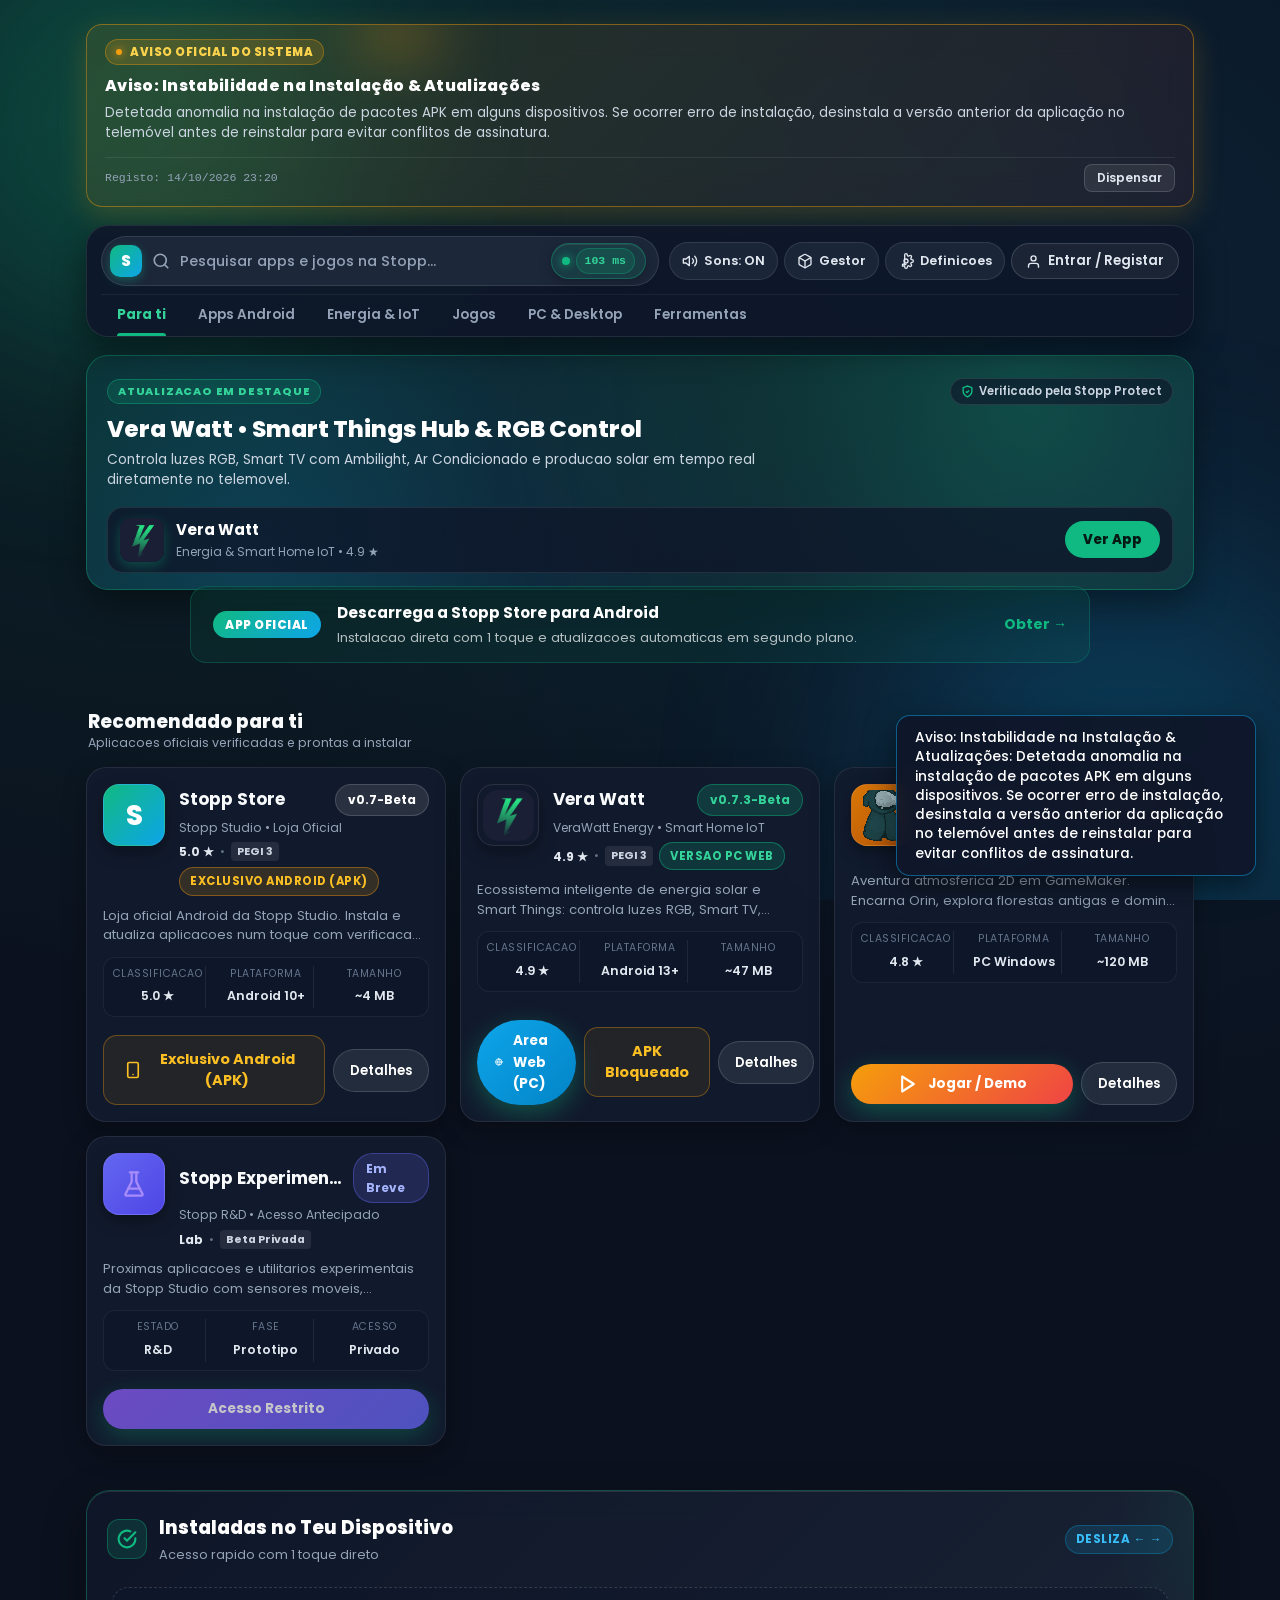
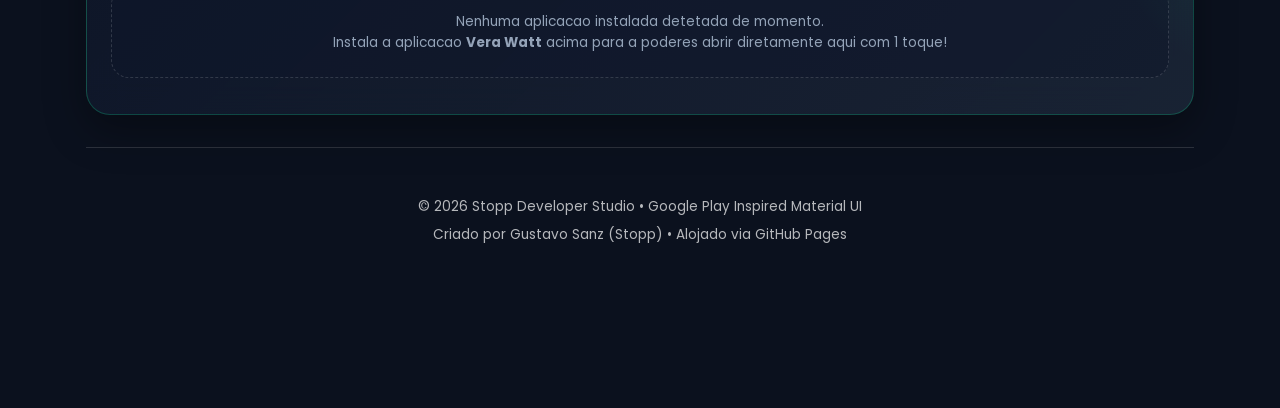
==== commit 71d2ea1d: "chore(release): atualizar Vera Watt automaticamente para v0.7.3-Beta (Build 10)" ====
--- a/index.html
+++ b/index.html
@@ -4,7 +4,7 @@
     <meta charset="UTF-8">
     <meta name="viewport" content="width=device-width, initial-scale=1.0">
     <title>Stopp App Store | Software & Experimental Projects</title>
-    <link rel="stylesheet" href="assets/css/style.css?v=17">
+    <link rel="stylesheet" href="assets/css/style.css?v=25">
     <link rel="icon" type="image/svg+xml" href="assets/img/icon.svg">
     <link rel="apple-touch-icon" href="assets/img/icon-192.png">
     <link rel="manifest" href="manifest.webmanifest">
@@ -108,228 +108,207 @@
             </div>
         </div>
 
-        <!-- Header -->
-        <header class="app-main-header">
-            <div class="brand">
-                <div class="brand-logo">S</div>
-                <div class="brand-text">
-                    <div style="display: flex; align-items: center;">
-                        <h1>STOPP<span>.STORE</span></h1>
-                        <span class="brand-version-pill">v0.7-Beta</span>
-                    </div>
-                    <p>Developer Hub &amp; Applications</p>
-                </div>
-            </div>
-            <div class="header-links">
-                <!-- UI Sound Effects Toggle -->
-                <button class="btn-sound-toggle" id="btn-sound-toggle" onclick="toggleSoundFx()" title="Ativar ou desativar efeitos sonoros da interface">
-                    <svg width="15" height="15" viewBox="0 0 24 24" fill="none" stroke="currentColor" stroke-width="2" stroke-linecap="round" stroke-linejoin="round" id="sound-icon-svg"><polygon points="11 5 6 9 2 9 2 15 6 15 11 19 11 5"></polygon><path d="M19.07 4.93a10 10 0 0 1 0 14.14M15.54 8.46a5 5 0 0 1 0 7.07"></path></svg>
-                    <span class="sound-toggle-label" id="sound-toggle-label">Sons: ON</span>
-                </button>
-
-                <!-- IA Stopp Sentinel Telemetry -->
-                <div class="ai-status-container" id="ai-status-container" onclick="openAiDiagnosticModal()" title="Clica para ver o Diagnóstico Completo da IA">
-                    <div class="ai-status-pulse-badge">
+        <!-- Header (Google Play Store Style Sticky Top Search & Tabs) -->
+        <header class="app-main-header play-store-header">
+            <div class="play-search-bar-row">
+                <div class="play-search-pill">
+                    <div class="brand-logo play-prism-logo" onclick="window.scrollTo({top: 0, behavior: 'smooth'})" title="Stopp Store">S</div>
+                    <svg class="play-search-icon" width="18" height="18" viewBox="0 0 24 24" fill="none" stroke="currentColor" stroke-width="2.2" stroke-linecap="round" stroke-linejoin="round"><circle cx="11" cy="11" r="8"></circle><line x1="21" y1="21" x2="16.65" y2="16.65"></line></svg>
+                    <input type="text" id="play-store-search-input" class="play-search-input" placeholder="Pesquisar apps e jogos na Stopp..." oninput="filterAppsBySearch(this.value)" autocomplete="off">
+                    <button type="button" id="play-search-clear" class="play-search-clear-btn" style="display: none;" onclick="clearPlayStoreSearch()" title="Limpar pesquisa">&#10005;</button>
+                    <div class="ai-status-container play-ai-pill" id="ai-status-container" onclick="openAiDiagnosticModal()" title="Telemetria Stopp Sentinel">
                         <span class="ai-status-dot"></span>
-                        <span class="ai-status-label" id="ai-status-main-label">IA Sentinel: <strong>A analisar...</strong></span>
-                    </div>
-                    <div class="ai-status-telemetry">
+                        <span class="ai-status-label" id="ai-status-main-label" style="display: none;">IA Sentinel: <strong>Operacional</strong></span>
                         <span class="ai-telemetry-ping" id="ai-telemetry-ping">-- ms</span>
                     </div>
                 </div>
 
-                <!-- Gestor de Apps -->
-                <button class="btn-manager-nav" onclick="openAppManagerModal()" title="Gestor de Aplicações e Atualizações">
-                    <svg width="15" height="15" viewBox="0 0 24 24" fill="none" stroke="currentColor" stroke-width="2" stroke-linecap="round" stroke-linejoin="round"><path d="M21 16V8a2 2 0 0 0-1-1.73l-7-4a2 2 0 0 0-2 0l-7 4A2 2 0 0 0 3 8v8a2 2 0 0 0 1 1.73l7 4a2 2 0 0 0 2 0l7-4A2 2 0 0 0 21 16z"></path><polyline points="3.27 6.96 12 12.01 20.73 6.96"></polyline><line x1="12" y1="22.08" x2="12" y2="12"></line></svg>
-                    <span>Gestor</span>
-                    <span class="badge-count" id="pending-updates-badge" style="display: none;">0</span>
-                </button>
-
-                <!-- Definições -->
-                <button class="btn-settings-nav" onclick="openSettingsModal()" title="Definições e Gestão da Loja">
-                    <svg width="15" height="15" viewBox="0 0 24 24" fill="none" stroke="currentColor" stroke-width="2" stroke-linecap="round" stroke-linejoin="round"><circle cx="12" cy="12" r="3"/><path d="M19.4 15a1.65 1.65 0 0 0 .33 1.82l.06.06a2 2 0 0 1 0 2.83 2 2 0 0 1-2.83 0l-.06-.06a1.65 1.65 0 0 0-1.82-.33 1.65 1.65 0 0 0-1 1.51V21a2 2 0 0 1-2 2 2 2 0 0 1-2-2v-.09A1.65 1.65 0 0 0 9 19.4a1.65 1.65 0 0 0-1.82.33l-.06.06a2 2 0 0 1 0-2.83 2 2 0 0 1 2.83 0l.06.06a1.65 1.65 0 0 0 1.82.33H9a1.65 1.65 0 0 0 1-1.51V3a2 2 0 0 1 2-2 2 2 0 0 1 2 2v.09a1.65 1.65 0 0 0 1 1.51 1.65 1.65 0 0 0 1.82-.33l.06-.06a2 2 0 0 1 2.83 0 2 2 0 0 1 0 2.83l-.06.06a1.65 1.65 0 0 0-.33 1.82V9a1.65 1.65 0 0 0 1.51 1H21a2 2 0 0 1 2 2 2 2 0 0 1-2 2h-.09a1.65 1.65 0 0 0-1.51 1z"/></svg>
-                    <span>Definições</span>
-                </button>
-
-                <!-- Admin & Client Auth / Account -->
-                <button class="btn-auth-nav" id="nav-auth-btn" onclick="StoppAuth.openLoginModal()" title="Conta e Autenticação">
-                    <svg width="15" height="15" viewBox="0 0 24 24" fill="none" stroke="currentColor" stroke-width="2.2" stroke-linecap="round" stroke-linejoin="round"><path d="M20 21v-2a4 4 0 0 0-4-4H8a4 4 0 0 0-4 4v2"></path><circle cx="12" cy="7" r="4"></circle></svg>
-                    <span class="auth-text">Entrar / Registar</span>
-                </button>
-
-                <!-- Atalhos da Loja -->
-                <button class="btn-install-app" id="nav-pill-app-android" onclick="openAppModal()" title="Vantagens e download da App Android">App Android</button>
-                <button id="btn-pwa-install" class="btn-install-app" style="display: none;" title="Instalar Stopp Store no dispositivo">Instalar PWA</button>
-                <a href="https://github.com/GustavoSanz/Stopp-Store" target="_blank" rel="noopener">GitHub</a>
+                <div class="header-links play-top-actions">
+                    <button class="btn-sound-toggle play-icon-btn" id="btn-sound-toggle" onclick="toggleSoundFx()" title="Ativar ou desativar efeitos sonoros">
+                        <svg width="16" height="16" viewBox="0 0 24 24" fill="none" stroke="currentColor" stroke-width="2" stroke-linecap="round" stroke-linejoin="round" id="sound-icon-svg"><polygon points="11 5 6 9 2 9 2 15 6 15 11 19 11 5"></polygon><path d="M19.07 4.93a10 10 0 0 1 0 14.14M15.54 8.46a5 5 0 0 1 0 7.07"></path></svg>
+                        <span class="sound-toggle-label play-btn-text" id="sound-toggle-label">Sons: ON</span>
+                    </button>
+
+                    <button class="btn-manager-nav play-icon-btn" onclick="openAppManagerModal()" title="Gestor de Aplicacoes e Atualizacoes">
+                        <svg width="16" height="16" viewBox="0 0 24 24" fill="none" stroke="currentColor" stroke-width="2" stroke-linecap="round" stroke-linejoin="round"><path d="M21 16V8a2 2 0 0 0-1-1.73l-7-4a2 2 0 0 0-2 0l-7 4A2 2 0 0 0 3 8v8a2 2 0 0 0 1 1.73l7 4a2 2 0 0 0 2 0l7-4A2 2 0 0 0 21 16z"></path><polyline points="3.27 6.96 12 12.01 20.73 6.96"></polyline><line x1="12" y1="22.08" x2="12" y2="12"></line></svg>
+                        <span class="play-btn-text">Gestor</span>
+                        <span class="badge-count" id="pending-updates-badge" style="display: none;">0</span>
+                    </button>
+
+                    <button class="btn-settings-nav play-icon-btn" onclick="openSettingsModal()" title="Definicoes da Stopp Store">
+                        <svg width="16" height="16" viewBox="0 0 24 24" fill="none" stroke="currentColor" stroke-width="2" stroke-linecap="round" stroke-linejoin="round"><circle cx="12" cy="12" r="3"/><path d="M19.4 15a1.65 1.65 0 0 0 .33 1.82l.06.06a2 2 0 0 1 0 2.83 2 2 0 0 1-2.83 0l-.06-.06a1.65 1.65 0 0 0-1.82-.33 1.65 1.65 0 0 0-1 1.51V21a2 2 0 0 1-2 2 2 2 0 0 1-2-2v-.09A1.65 1.65 0 0 0 9 19.4a1.65 1.65 0 0 0-1.82.33l-.06.06a2 2 0 0 1 0-2.83 2 2 0 0 1 2.83 0l.06.06a1.65 1.65 0 0 0 1.82.33H9a1.65 1.65 0 0 0 1-1.51V3a2 2 0 0 1 2-2 2 2 0 0 1 2 2v.09a1.65 1.65 0 0 0 1 1.51 1.65 1.65 0 0 0 1.82-.33l.06-.06a2 2 0 0 1 2.83 0 2 2 0 0 1 0 2.83l-.06.06a1.65 1.65 0 0 0-.33 1.82V9a1.65 1.65 0 0 0 1.51 1H21a2 2 0 0 1 2 2 2 2 0 0 1-2 2h-.09a1.65 1.65 0 0 0-1.51 1z"/></svg>
+                        <span class="play-btn-text">Definicoes</span>
+                    </button>
+
+                    <button class="btn-auth-nav play-avatar-btn" id="nav-auth-btn" onclick="StoppAuth.openLoginModal()" title="Conta Stopp">
+                        <svg width="16" height="16" viewBox="0 0 24 24" fill="none" stroke="currentColor" stroke-width="2.2" stroke-linecap="round" stroke-linejoin="round"><path d="M20 21v-2a4 4 0 0 0-4-4H8a4 4 0 0 0-4 4v2"></path><circle cx="12" cy="7" r="4"></circle></svg>
+                        <span class="auth-text">Conta</span>
+                    </button>
+
+                    <button id="btn-pwa-install" class="btn-install-app" style="display: none;" title="Instalar Stopp Store">Instalar</button>
+                </div>
+            </div>
+
+            <!-- Google Play Underlined Category Tabs -->
+            <div class="filter-rail-container play-subtabs-wrap" id="apps">
+                <div class="filter-tabs-rail play-subtabs-rail" id="filter-tabs-rail">
+                    <button class="tab-btn active" data-category="all">Para ti</button>
+                    <button class="tab-btn" data-category="android">Apps Android</button>
+                    <button class="tab-btn" data-category="energia">Energia &amp; IoT</button>
+                    <button class="tab-btn" data-category="gaming">Jogos</button>
+                    <button class="tab-btn" data-category="pc">PC &amp; Desktop</button>
+                    <button class="tab-btn" data-category="ferramentas">Ferramentas</button>
+                </div>
             </div>
         </header>
 
-        <!-- Modern Animated Hero Showcase (Início Bonito e Dinâmico) -->
-        <section class="hero-showcase">
-            <div class="hero-showcase-glow"></div>
-            <div class="hero-showcase-content">
-                <div class="hero-top-badges">
-                    <span class="hero-badge-pill">Portal Oficial de Distribuição</span>
-                </div>
-                <h2 class="hero-headline">Aplicações Nativas &amp; <span>Projetos Stopp</span></h2>
-                <p class="hero-subtitle">Distribuição direta de utilitários, soluções energéticas e videojogos experimentais com instalação autónoma e gestão inteligente de versões.</p>
-                <div class="hero-highlights">
-                    <div class="highlight-chip" onclick="openAiDiagnosticModal()">
-                        <svg width="14" height="14" viewBox="0 0 24 24" fill="none" stroke="#38bdf8" stroke-width="2.5"><circle cx="12" cy="12" r="10"/><path d="m9 12 2 2 4-4"/></svg>
-                        <span>IA Sentinel Ativa</span>
-                    </div>
-                    <div class="highlight-chip" onclick="scrollToShelf()">
-                        <svg width="14" height="14" viewBox="0 0 24 24" fill="none" stroke="#a855f7" stroke-width="2.5"><rect x="5" y="2" width="14" height="20" rx="2" ry="2"/><line x1="12" y1="18" x2="12.01" y2="18"/></svg>
-                        <span>No Teu Dispositivo</span>
-                    </div>
-                    <a href="https://github.com/GustavoSanz/Stopp-Store" target="_blank" rel="noopener" class="highlight-chip" style="text-decoration: none; color: inherit;">
-                        <svg width="14" height="14" viewBox="0 0 24 24" fill="none" stroke="#10b981" stroke-width="2.5"><path d="M9 19c-5 1.5-5-2.5-7-3m14 6v-3.87a3.37 3.37 0 0 0-.94-2.61c3.14-.35 6.44-1.54 6.44-7A5.44 5.44 0 0 0 20 4.77 5.07 5.07 0 0 0 19.91 1S18.73.65 16 2.48a13.38 13.38 0 0 0-7 0C6.27.65 5.09 1 5.09 1A5.07 5.07 0 0 0 5 4.77a5.44 5.44 0 0 0-1.5 3.78c0 5.42 3.3 6.61 6.44 7A3.37 3.37 0 0 0 9 18.13V22"/></svg>
-                        <span>Código Aberto</span>
-                    </a>
+        <!-- Google Play Editorial Spotlight Banner -->
+        <section class="play-featured-spotlight">
+            <div class="play-featured-artwork">
+                <div class="play-featured-tag-row">
+                    <span class="play-editorial-badge">ATUALIZACAO EM DESTAQUE</span>
+                    <span class="play-protect-verified" onclick="openProtectModal()">
+                        <svg width="13" height="13" viewBox="0 0 24 24" fill="none" stroke="#10b981" stroke-width="2.6"><path d="M12 22s8-4 8-10V5l-8-3-8 3v7c0 6 8 10 8 10z"/><path d="m9 12 2 2 4-4"/></svg>
+                        Verificado pela Stopp Protect
+                    </span>
+                </div>
+                <h2 class="play-featured-title">Vera Watt &bull; Smart Things Hub &amp; RGB Control</h2>
+                <p class="play-featured-desc">Controla luzes RGB, Smart TV com Ambilight, Ar Condicionado e producao solar em tempo real diretamente no telemovel.</p>
+
+                <div class="play-featured-app-strip">
+                    <div class="play-strip-left" onclick="window.location.href='verawatt.html'">
+                        <img src="assets/img/verawatt_ativo2_4x.png" alt="Vera Watt" class="play-strip-icon verawatt-theme-icon">
+                        <div class="play-strip-meta">
+                            <strong>Vera Watt</strong>
+                            <span>Energia &amp; Smart Home IoT &bull; 4.9 &#9733;</span>
+                        </div>
+                    </div>
+                    <div class="play-strip-actions">
+                        <a href="verawatt.html" class="play-pill-btn">Ver App</a>
+                    </div>
                 </div>
             </div>
         </section>
 
         <!-- Promo Banner Android App (Apenas Browser Web) -->
         <div class="promo-banner" id="banner-app-promo" onclick="openAppModal()">
-            <div class="promo-badge">Novidade</div>
+            <div class="promo-badge">App Oficial</div>
             <div class="promo-content">
-                <strong>Stopp Store Oficial para Android!</strong>
-                <span>Clica para conhecer as vantagens exclusivas e novidades da aplicação nativa.</span>
-            </div>
-            <div class="promo-arrow">Ver Vantagens →</div>
-        </div>
-
-        <!-- Relocated Horizontal Category Filter Rail (Posicionada Imediatamente Acima das Apps) -->
-        <div class="filter-rail-container" id="apps">
-            <div class="filter-rail-header">
-                <span class="filter-rail-title">Catálogo de Aplicações</span>
-                <span class="filter-rail-hint">Desliza para filtrar categorias</span>
-            </div>
-            <div class="filter-tabs-rail" id="filter-tabs-rail">
-                <button class="tab-btn active" data-category="all">
-                    <span class="tab-dot"></span> Todas as Criações
-                </button>
-                <button class="tab-btn" data-category="android">
-                    <span class="tab-dot"></span> Android (APK)
-                </button>
-                <button class="tab-btn" data-category="pc">
-                    <span class="tab-dot"></span> PC &amp; Desktop
-                </button>
-                <button class="tab-btn" data-category="energia">
-                    <span class="tab-dot"></span> Energia &amp; IoT
-                </button>
-                <button class="tab-btn" data-category="gaming">
-                    <span class="tab-dot"></span> Gaming &amp; Companion
-                </button>
-                <button class="tab-btn" data-category="ferramentas">
-                    <span class="tab-dot"></span> Ferramentas
-                </button>
-            </div>
-        </div>
-
-        <!-- Apps Grid -->
-        <main class="apps-grid">
+                <strong>Descarrega a Stopp Store para Android</strong>
+                <span>Instalacao direta com 1 toque e atualizacoes automaticas em segundo plano.</span>
+            </div>
+            <div class="promo-arrow">Obter &rarr;</div>
+        </div>
+
+        <!-- Section Header: Recomendado para ti -->
+        <div class="play-section-heading">
+            <div>
+                <h3>Recomendado para ti</h3>
+                <p>Aplicacoes oficiais verificadas e prontas a instalar</p>
+            </div>
+            <button type="button" class="play-section-link" onclick="openAppManagerModal()">Gerir APKs &rarr;</button>
+        </div>
+
+        <!-- Apps Grid (Google Play Store Cards) -->
+        <main class="apps-grid play-apps-grid">
             <!-- App 0: Stopp Store (Oficial) -->
-            <article class="app-card" id="app-card-com.stopp.store" data-package="com.stopp.store" data-target-version-code="7" data-target-version-name="0.7-Beta" data-app-name="Stopp Store" data-apk-url="assets/apks/StoppStore-v0.7-Beta.apk" data-apk-size="4" data-category="android ferramentas" style="--card-accent: #0ea5e9; --btn-color-start: #0ea5e9; --btn-color-end: #10b981;">
+            <article class="app-card play-app-card" id="app-card-com.stopp.store" data-package="com.stopp.store" data-target-version-code="7" data-target-version-name="0.7-Beta" data-app-name="Stopp Store" data-apk-url="assets/apks/StoppStore-v0.7-Beta.apk" data-apk-size="4" data-category="android ferramentas" style="--card-accent: #0ea5e9; --btn-color-start: #0ea5e9; --btn-color-end: #10b981;">
                 <div>
-                    <div class="card-header">
-                        <div class="app-icon" style="background: linear-gradient(135deg, #10b981, #0ea5e9); color: #fff; font-size: 1.8rem; font-weight: 800; display: flex; align-items: center; justify-content: center; width: 68px; height: 68px; border-radius: 18px; box-shadow: 0 8px 25px rgba(16, 185, 129, 0.35);">
+                    <div class="play-card-top-row">
+                        <div class="app-icon play-squircle-icon" onclick="window.location.href='stoppstore.html'" style="background: linear-gradient(135deg, #10b981, #0ea5e9); color: #fff; font-size: 1.7rem; font-weight: 800; display: flex; align-items: center; justify-content: center;">
                             S
                         </div>
-                        <div class="app-header-badges">
-                            <span class="badge-version badge-blue">v0.7-Beta</span>
-                            <span class="badge-status badge-installed" id="badge-status-com.stopp.store" style="background: rgba(14, 165, 233, 0.15); border-color: rgba(14, 165, 233, 0.4); color: #38bdf8;">App Oficial</span>
-                        </div>
-                    </div>
-
-                    <h3 class="app-title" style="display: block; font-size: 1.4rem; margin-top: 14px; margin-bottom: 6px;">Stopp Store</h3>
-                    <div class="app-tags">
-                        <span class="tag tag-platform tag-android">Android (APK)</span>
-                        <span class="tag">Hub Oficial</span>
-                        <span class="tag">Gestor APKs</span>
-                        <span class="tag">Auto-Update</span>
+                        <div class="play-card-title-col" onclick="window.location.href='stoppstore.html'">
+                            <div class="play-card-title-line">
+                                <h3 class="app-title">Stopp Store</h3>
+                                <span class="badge-version badge-blue">v0.7-Beta</span>
+                            </div>
+                            <div class="play-card-dev">Stopp Studio &bull; Loja Oficial</div>
+                            <div class="play-card-rating-row">
+                                <span class="play-rating-pill">5.0 &#9733;</span>
+                                <span class="play-meta-dot">&bull;</span>
+                                <span class="play-pegi-tag">PEGI 3</span>
+                                <span class="badge-status badge-installed" id="badge-status-com.stopp.store">App Oficial</span>
+                            </div>
+                        </div>
                     </div>
 
                     <p class="app-desc">
-                        Aplicação nativa Android oficial da Stopp Store. Navega, instala e atualiza todas as aplicações Stopp com 1 toque direto, notificações de sistema em segundo plano e gestão inteligente de versões.
+                        Loja oficial Android da Stopp Studio. Instala e atualiza aplicacoes num toque com verificacao de integridade Stopp Protect.
                     </p>
 
-                    <div class="app-specs">
+                    <div class="app-specs play-specs-bar">
+                        <div class="spec-item">
+                            <span>Classificacao</span>
+                            <strong>5.0 &#9733;</strong>
+                        </div>
                         <div class="spec-item">
                             <span>Plataforma</span>
                             <strong>Android 10+</strong>
                         </div>
                         <div class="spec-item">
-                            <span>Formato</span>
-                            <strong>APK Direto</strong>
+                            <span>Tamanho</span>
+                            <strong>~4 MB</strong>
+                        </div>
+                    </div>
+                </div>
+
+                <div class="card-actions play-card-actions" id="actions-com.stopp.store">
+                    <button class="btn-download" onclick="triggerAppDownload('Stopp Store', 'assets/apks/StoppStore-v0.6-Beta.apk', 4)">
+                        <svg width="18" height="18" viewBox="0 0 24 24" fill="none" stroke="currentColor" stroke-width="2.5" stroke-linecap="round" stroke-linejoin="round"><path d="M21 15v4a2 2 0 0 1-2 2H5a2 2 0 0 1-2-2v-4"/><polyline points="7 10 12 15 17 10"/><line x1="12" y1="15" x2="12" y2="3"/></svg>
+                        Instalar
+                    </button>
+                    <a href="stoppstore.html" class="btn-secondary" title="Ver Detalhes da Aplicacao">
+                        Detalhes
+                    </a>
+                </div>
+            </article>
+
+            <!-- App 1: Vera Watt -->
+            <article class="app-card play-app-card" id="app-card-com.vera_watt" data-package="com.vera_watt" data-target-version-code="10" data-target-version-name="0.7.3-Beta" data-app-name="Vera Watt" data-apk-url="assets/apks/VeraWatt-v0.7.3-Beta.apk" data-apk-size="47" data-category="android pc energia ferramentas" style="--card-accent: #10b981; --btn-color-start: #10b981; --btn-color-end: #0ea5e9;">
+                <div>
+                    <div class="play-card-top-row">
+                        <div class="app-icon icon-verawatt play-squircle-icon" onclick="window.location.href='verawatt.html'" title="Vera Watt" style="border: none; background: transparent; padding: 0;">
+                            <img src="assets/img/verawatt_ativo2_4x.png" alt="Vera Watt" class="verawatt-theme-icon" id="verawatt-card-icon">
+                        </div>
+                        <div class="play-card-title-col" onclick="window.location.href='verawatt.html'">
+                            <div class="play-card-title-line">
+                                <h3 class="app-title">Vera Watt</h3>
+                                <span class="badge-version badge-green">v0.7.3-Beta</span>
+                            </div>
+                            <div class="play-card-dev">VeraWatt Energy &bull; Smart Home IoT</div>
+                            <div class="play-card-rating-row">
+                                <span class="play-rating-pill">4.9 &#9733;</span>
+                                <span class="play-meta-dot">&bull;</span>
+                                <span class="play-pegi-tag">PEGI 3</span>
+                                <span class="badge-status" id="badge-status-com.vera_watt" style="display: none;"></span>
+                            </div>
+                        </div>
+                    </div>
+
+                    <p class="app-desc">
+                        Ecossistema inteligente de energia solar e Smart Things: controla luzes RGB, Smart TV, climatizacao AC, faturas e simulador fotovoltaico em tempo real.
+                    </p>
+
+                    <div class="app-specs play-specs-bar">
+                        <div class="spec-item">
+                            <span>Classificacao</span>
+                            <strong>4.9 &#9733;</strong>
+                        </div>
+                        <div class="spec-item">
+                            <span>Plataforma</span>
+                            <strong>Android 13+</strong>
                         </div>
                         <div class="spec-item">
                             <span>Tamanho</span>
-                            <strong>~4 MB</strong>
-                        </div>
-                    </div>
-                </div>
-
-                <div class="card-actions" id="actions-com.stopp.store">
-                    <button class="btn-download" onclick="triggerAppDownload('Stopp Store', 'assets/apks/StoppStore-v0.6-Beta.apk', 4)">
-                        <svg width="20" height="20" viewBox="0 0 24 24" fill="none" stroke="currentColor" stroke-width="2.5" stroke-linecap="round" stroke-linejoin="round"><path d="M21 15v4a2 2 0 0 1-2 2H5a2 2 0 0 1-2-2v-4"/><polyline points="7 10 12 15 17 10"/><line x1="12" y1="15" x2="12" y2="3"/></svg>
-                        Instalar APK
-                    </button>
-                    <a href="stoppstore.html" class="btn-secondary" title="Ver Detalhes da Aplicação">
-                        Detalhes
-                    </a>
-                </div>
-            </article>
-
-            <!-- App 1: Vera Watt -->
-            <article class="app-card" id="app-card-com.vera_watt" data-package="com.vera_watt" data-target-version-code="9" data-target-version-name="0.7.2-Beta" data-app-name="Vera Watt" data-apk-url="assets/apks/VeraWatt-v0.7.2-Beta.apk" data-apk-size="46" data-category="android pc energia ferramentas" style="--card-accent: #10b981; --btn-color-start: #10b981; --btn-color-end: #0ea5e9;">
-                <div>
-                    <div class="card-header">
-                        <div class="app-icon icon-verawatt" title="Vera Watt" style="border: none; background: transparent; padding: 0;">
-                            <img src="assets/img/verawatt_ativo2_4x.png" alt="Vera Watt" class="verawatt-theme-icon" id="verawatt-card-icon" style="width: 100%; height: 100%; border-radius: 18px; box-shadow: 0 6px 20px rgba(16, 185, 129, 0.35);">
-                        </div>
-                        <div class="app-header-badges">
-                            <span class="badge-version badge-green">v0.7.2-Beta</span>
-                            <span class="badge-status" id="badge-status-com.vera_watt" style="display: none;"></span>
-                        </div>
-                    </div>
-
-                    <img src="assets/img/verawatt_tipo1_4x.png" alt="Vera Watt" class="game-title-banner verawatt-title-banner">
-
-                    <h3 class="app-title" style="display: none;">Vera Watt</h3>
-                    <div class="app-tags">
-                        <span class="tag tag-platform tag-android">Android (APK)</span>
-                        <span class="tag tag-platform tag-pc">PC Web</span>
-                        <span class="tag">Energia Inteligente</span>
-                        <span class="tag">Jetpack Compose</span>
-                        <span class="tag">Nothing Glyph SDK</span>
-                        <span class="tag">Glassmorphism</span>
-                    </div>
-
-                    <p class="app-desc">
-                        Monitorização de energia residencial em tempo real com telemetria direta ligada aos LEDs traseiros do Nothing Phone (2a). Inclui gestão de faturas com portal web embutido, simulador solar interativo e pegada ecológica.
-                    </p>
-
-                    <div class="app-specs">
-                        <div class="spec-item">
-                            <span>Plataforma</span>
-                            <strong>Android 13+ & Web</strong>
-                        </div>
-                        <div class="spec-item">
-                            <span>Formato</span>
-                            <strong>APK Direto / Web</strong>
-                        </div>
-                        <div class="spec-item">
-                            <span>Tamanho</span>
-                            <strong>~46 MB</strong>
-                        </div>
-                    </div>
-                </div>
-
-                <div class="card-actions" id="actions-com.vera_watt">
-                    <button class="btn-download" onclick="triggerAppDownload('Vera Watt', 'assets/apks/VeraWatt-v0.7.2-Beta.apk', 46)">
-                        <svg width="20" height="20" viewBox="0 0 24 24" fill="none" stroke="currentColor" stroke-width="2.5" stroke-linecap="round" stroke-linejoin="round"><path d="M21 15v4a2 2 0 0 1-2 2H5a2 2 0 0 1-2-2v-4"/><polyline points="7 10 12 15 17 10"/><line x1="12" y1="15" x2="12" y2="3"/></svg>
+                            <strong>~47 MB</strong>
+                        </div>
+                    </div>
+                </div>
+
+                <div class="card-actions play-card-actions" id="actions-com.vera_watt">
+                    <button class="btn-download" onclick="triggerAppDownload('Vera Watt', 'assets/apks/VeraWatt-v0.7.3-Beta.apk', 47)">
+                        <svg width="18" height="18" viewBox="0 0 24 24" fill="none" stroke="currentColor" stroke-width="2.5" stroke-linecap="round" stroke-linejoin="round"><path d="M21 15v4a2 2 0 0 1-2 2H5a2 2 0 0 1-2-2v-4"/><polyline points="7 10 12 15 17 10"/><line x1="12" y1="15" x2="12" y2="3"/></svg>
                         Instalar APK
                     </button>
                     <a href="verawatt.html" class="btn-secondary" title="Ver Detalhes e Screenshots">
@@ -339,53 +318,51 @@
             </article>
 
             <!-- App 2: Sons of Echoes -->
-            <article class="app-card" id="app-card-sons-of-echoes" data-platform="pc" data-category="pc gaming" style="--card-accent: #f59e0b; --btn-color-start: #f59e0b; --btn-color-end: #ef4444;">
+            <article class="app-card play-app-card" id="app-card-sons-of-echoes" data-platform="pc" data-category="pc gaming" style="--card-accent: #f59e0b; --btn-color-start: #f59e0b; --btn-color-end: #ef4444;">
                 <div>
-                    <div class="card-header">
-                        <div class="app-icon icon-forest" title="Orin">
+                    <div class="play-card-top-row">
+                        <div class="app-icon icon-forest play-squircle-icon" onclick="window.location.href='sons-of-echoes.html'" title="Orin">
                             <img src="assets/img/orin_character.png" alt="Orin">
                         </div>
-                        <div class="app-header-badges">
-                            <span class="badge-version badge-amber">Alpha Build</span>
-                            <span class="badge-status" id="badge-status-sons-of-echoes" style="display: none;"></span>
-                        </div>
-                    </div>
-
-                    <img src="assets/img/sons_of_echoes_title.png" alt="Sons of Echoes" class="game-title-banner">
-
-                    <h3 class="app-title" style="display: none;">Sons of Echoes</h3>
-                    <div class="app-tags">
-                        <span class="tag tag-platform tag-pc">PC & Desktop</span>
-                        <span class="tag">GameMaker</span>
-                        <span class="tag">Acao & Aventura 2D</span>
-                        <span class="tag">Orin Protagonist</span>
-                        <span class="tag">Magia & Bosses</span>
+                        <div class="play-card-title-col" onclick="window.location.href='sons-of-echoes.html'">
+                            <div class="play-card-title-line">
+                                <h3 class="app-title">Sons of Echoes</h3>
+                                <span class="badge-version badge-amber">Alpha Build</span>
+                            </div>
+                            <div class="play-card-dev">Stopp Games &bull; Acao &amp; RPG 2D</div>
+                            <div class="play-card-rating-row">
+                                <span class="play-rating-pill">4.8 &#9733;</span>
+                                <span class="play-meta-dot">&bull;</span>
+                                <span class="play-pegi-tag">PEGI 12</span>
+                                <span class="badge-status" id="badge-status-sons-of-echoes" style="display: none;"></span>
+                            </div>
+                        </div>
                     </div>
 
                     <p class="app-desc">
-                        Jogo atmosferico de acao e aventura em 2D desenvolvido por Stopp em GameMaker. Encarna o papel de Orin, explora florestas antigas e grutas sombrias, combate servos e invocacoes com mecanicas de esquiva, mana e combate magico.
+                        Aventura atmosferica 2D em GameMaker. Encarna Orin, explora florestas antigas e domina feiticaria e combate contra bosses.
                     </p>
 
-                    <div class="app-specs">
+                    <div class="app-specs play-specs-bar">
+                        <div class="spec-item">
+                            <span>Classificacao</span>
+                            <strong>4.8 &#9733;</strong>
+                        </div>
                         <div class="spec-item">
                             <span>Plataforma</span>
-                            <strong>PC & Windows</strong>
+                            <strong>PC Windows</strong>
                         </div>
                         <div class="spec-item">
-                            <span>Protagonista</span>
-                            <strong>Orin</strong>
-                        </div>
-                        <div class="spec-item">
-                            <span>Estado</span>
-                            <strong>Em Dev</strong>
-                        </div>
-                    </div>
-                </div>
-
-                <div class="card-actions" id="actions-sons-of-echoes">
+                            <span>Tamanho</span>
+                            <strong>~120 MB</strong>
+                        </div>
+                    </div>
+                </div>
+
+                <div class="card-actions play-card-actions" id="actions-sons-of-echoes">
                     <button class="btn-download" onclick="triggerAppDownload('Sons of Echoes (Alpha)', null, 120)">
-                        <svg width="20" height="20" viewBox="0 0 24 24" fill="none" stroke="currentColor" stroke-width="2.5" stroke-linecap="round" stroke-linejoin="round"><polygon points="5 3 19 12 5 21 5 3"/></svg>
-                        Jogar / Demo
+                        <svg width="18" height="18" viewBox="0 0 24 24" fill="none" stroke="currentColor" stroke-width="2.5" stroke-linecap="round" stroke-linejoin="round"><polygon points="5 3 19 12 5 21 5 3"/></svg>
+                        Jogar Demo
                     </button>
                     <a href="sons-of-echoes.html" class="btn-secondary" title="Ver Detalhes e Screenshots">
                         Detalhes
@@ -393,35 +370,39 @@
                 </div>
             </article>
 
-            <!-- App 3: Laboratório Experimental -->
-            <article class="app-card" data-category="android pc ferramentas" style="--card-accent: #8b5cf6; --btn-color-start: #8b5cf6; --btn-color-end: #6366f1;">
+            <!-- App 3: Laboratorio Experimental -->
+            <article class="app-card play-app-card" data-category="android pc ferramentas" style="--card-accent: #8b5cf6; --btn-color-start: #8b5cf6; --btn-color-end: #6366f1;">
                 <div>
-                    <div class="card-header">
-                        <div class="app-icon icon-future">
+                    <div class="play-card-top-row">
+                        <div class="app-icon icon-future play-squircle-icon">
                             <svg width="28" height="28" viewBox="0 0 24 24" fill="none" stroke="#a78bfa" stroke-width="2" stroke-linecap="round" stroke-linejoin="round"><path d="M10 2v7.527a2 2 0 0 1-.211.896L4.72 20.55a1 1 0 0 0 .9 1.45h12.76a1 1 0 0 0 .9-1.45l-5.069-10.127A2 2 0 0 1 14 9.527V2"/><path d="M8.5 2h7"/><path d="M7 16h10"/></svg>
                         </div>
-                        <span class="badge-version badge-indigo">Lab / Em Breve</span>
-                    </div>
-
-                    <h3 class="app-title">Stopp Experimental Lab</h3>
-                    <div class="app-tags">
-                        <span class="tag tag-platform">Multiplataforma</span>
-                        <span class="tag">Em Desenvolvimento</span>
-                        <span class="tag">Projetos Futuros</span>
+                        <div class="play-card-title-col">
+                            <div class="play-card-title-line">
+                                <h3 class="app-title">Stopp Experimental Lab</h3>
+                                <span class="badge-version badge-indigo">Em Breve</span>
+                            </div>
+                            <div class="play-card-dev">Stopp R&amp;D &bull; Acesso Antecipado</div>
+                            <div class="play-card-rating-row">
+                                <span class="play-rating-pill">Lab</span>
+                                <span class="play-meta-dot">&bull;</span>
+                                <span class="play-pegi-tag">Beta Privada</span>
+                            </div>
+                        </div>
                     </div>
 
                     <p class="app-desc">
-                        Próximas aplicações e utilitários em desenvolvimento pela Stopp Studio. Novas integrações com sensores móveis, micro-serviços e ferramentas de apoio a videojogos serão publicadas aqui diretamente.
+                        Proximas aplicacoes e utilitarios experimentais da Stopp Studio com sensores moveis, automacao e ferramentas para criadores.
                     </p>
 
-                    <div class="app-specs">
+                    <div class="app-specs play-specs-bar">
                         <div class="spec-item">
                             <span>Estado</span>
-                            <strong>R&D</strong>
+                            <strong>R&amp;D</strong>
                         </div>
                         <div class="spec-item">
                             <span>Fase</span>
-                            <strong>Design</strong>
+                            <strong>Prototipo</strong>
                         </div>
                         <div class="spec-item">
                             <span>Acesso</span>
@@ -430,11 +411,12 @@
                     </div>
                 </div>
 
-                <div class="card-actions" id="lab-card-actions">
-                    <button class="btn-download" style="opacity: 0.7;" onclick="StoppAuth.openLoginModal()">
+                <div class="card-actions play-card-actions" id="lab-card-actions">
+                    <button class="btn-download" style="opacity: 0.75;" onclick="StoppAuth.openLoginModal()">
                         Acesso Restrito
                     </button>
                 </div>
+            </article>
         </main>
 
         <!-- Horizontal Swipeable Shelf: Installed Applications on Device -->
@@ -442,14 +424,14 @@
             <div class="shelf-header">
                 <div class="shelf-title-wrap">
                     <div class="shelf-icon-badge">
-                        <svg width="22" height="22" viewBox="0 0 24 24" fill="none" stroke="#10b981" stroke-width="2.5" stroke-linecap="round" stroke-linejoin="round"><path d="M22 11.08V12a10 10 0 1 1-5.93-9.14"/><polyline points="22 4 12 14.01 9 11.01"/></svg>
+                        <svg width="20" height="20" viewBox="0 0 24 24" fill="none" stroke="#10b981" stroke-width="2.5" stroke-linecap="round" stroke-linejoin="round"><path d="M22 11.08V12a10 10 0 1 1-5.93-9.14"/><polyline points="22 4 12 14.01 9 11.01"/></svg>
                     </div>
                     <div>
-                        <h3 class="shelf-title">Aplicações no Teu Dispositivo</h3>
-                        <p class="shelf-subtitle">Acesso rápido com 1 toque direto • Desliza para o lado</p>
-                    </div>
-                </div>
-                <div class="shelf-nav-hint">Desliza ← →</div>
+                        <h3 class="shelf-title">Instaladas no Teu Dispositivo</h3>
+                        <p class="shelf-subtitle">Acesso rapido com 1 toque direto</p>
+                    </div>
+                </div>
+                <div class="shelf-nav-hint">Desliza &larr; &rarr;</div>
             </div>
 
             <div class="shelf-scroll-track" id="shelf-scroll-track">
@@ -459,10 +441,39 @@
 
         <!-- Footer -->
         <footer>
-            <p>&copy; 2026 Stopp Developer Studio. Todos os direitos reservados.</p>
+            <p>&copy; 2026 Stopp Developer Studio &bull; Google Play Inspired Material UI</p>
             <p>Criado por Gustavo Sanz (Stopp) &bull; Alojado via GitHub Pages</p>
         </footer>
     </div>
+
+    <!-- Google Play Store Material 3 Bottom Navigation Bar (Mobile) -->
+    <nav class="play-bottom-nav" id="play-bottom-nav" aria-label="Navegacao Principal da Loja">
+        <button type="button" class="play-bottom-nav-item active" data-play-nav="apps" onclick="playTabNavigate('all')">
+            <div class="play-nav-pill">
+                <svg width="20" height="20" viewBox="0 0 24 24" fill="none" stroke="currentColor" stroke-width="2.2" stroke-linecap="round" stroke-linejoin="round"><rect x="3" y="3" width="7" height="7" rx="1.5"></rect><rect x="14" y="3" width="7" height="7" rx="1.5"></rect><rect x="14" y="14" width="7" height="7" rx="1.5"></rect><rect x="3" y="14" width="7" height="7" rx="1.5"></rect></svg>
+            </div>
+            <span>Apps</span>
+        </button>
+        <button type="button" class="play-bottom-nav-item" data-play-nav="gaming" onclick="playTabNavigate('gaming')">
+            <div class="play-nav-pill">
+                <svg width="20" height="20" viewBox="0 0 24 24" fill="none" stroke="currentColor" stroke-width="2.2" stroke-linecap="round" stroke-linejoin="round"><line x1="6" y1="12" x2="10" y2="12"></line><line x1="8" y1="10" x2="8" y2="14"></line><line x1="15" y1="13" x2="15.01" y2="13"></line><line x1="18" y1="11" x2="18.01" y2="11"></line><rect x="2" y="6" width="20" height="12" rx="6"></rect></svg>
+            </div>
+            <span>Jogos</span>
+        </button>
+        <button type="button" class="play-bottom-nav-item" data-play-nav="updates" onclick="openAppManagerModal()">
+            <div class="play-nav-pill">
+                <svg width="20" height="20" viewBox="0 0 24 24" fill="none" stroke="currentColor" stroke-width="2.2" stroke-linecap="round" stroke-linejoin="round"><path d="M21 15v4a2 2 0 0 1-2 2H5a2 2 0 0 1-2-2v-4"></path><polyline points="7 10 12 15 17 10"></polyline><line x1="12" y1="15" x2="12" y2="3"></line></svg>
+                <span class="badge-count" id="play-nav-updates-badge" style="display: none;">0</span>
+            </div>
+            <span>Atualizacoes</span>
+        </button>
+        <button type="button" class="play-bottom-nav-item" data-play-nav="settings" onclick="openSettingsModal()">
+            <div class="play-nav-pill">
+                <svg width="20" height="20" viewBox="0 0 24 24" fill="none" stroke="currentColor" stroke-width="2.2" stroke-linecap="round" stroke-linejoin="round"><circle cx="12" cy="12" r="3"></circle><path d="M19.4 15a1.65 1.65 0 0 0 .33 1.82l.06.06a2 2 0 0 1 0 2.83 2 2 0 0 1-2.83 0l-.06-.06a1.65 1.65 0 0 0-1.82-.33 1.65 1.65 0 0 0-1 1.51V21a2 2 0 0 1-2 2 2 2 0 0 1-2-2v-.09A1.65 1.65 0 0 0 9 19.4a1.65 1.65 0 0 0-1.82.33l-.06.06a2 2 0 0 1 0-2.83 2 2 0 0 1 2.83 0l.06.06a1.65 1.65 0 0 0 1.82.33H9a1.65 1.65 0 0 0 1-1.51V3a2 2 0 0 1 2-2 2 2 0 0 1 2 2v.09a1.65 1.65 0 0 0 1 1.51 1.65 1.65 0 0 0 1.82-.33l.06-.06a2 2 0 0 1 2.83 0 2 2 0 0 1 0 2.83l-.06.06a1.65 1.65 0 0 0-.33 1.82V9a1.65 1.65 0 0 0 1.51 1H21a2 2 0 0 1 2 2 2 2 0 0 1-2 2h-.09a1.65 1.65 0 0 0-1.51 1z"></path></svg>
+            </div>
+            <span>Definicoes</span>
+        </button>
+    </nav>
 
     <!-- Download Progress & Post-Install Celebration Modal -->
     <div class="modal-backdrop" id="download-modal">
@@ -765,10 +776,10 @@
                 <div class="settings-section-desc">Testa os comportamentos de app instalada, atualização pendente e desinstalação sem necessidade de dispositivo Android:</div>
                 <p id="sim-verawatt-status" style="font-size: 0.8rem; color: #94a3b8; margin-bottom: 10px;"></p>
                 <div style="display: flex; gap: 8px; flex-wrap: wrap;">
-                    <button class="btn-secondary" style="flex: 1; font-size: 0.8rem; padding: 10px 8px;" onclick="simSetVeraWattInstalled(true, 9, '0.7.2-Beta')">
+                    <button class="btn-secondary" style="flex: 1; font-size: 0.8rem; padding: 10px 8px;" onclick="simSetVeraWattInstalled(true, 10, '0.7.3-Beta')">
                         Definir Instalada
                     </button>
-                    <button class="btn-secondary" style="flex: 1; font-size: 0.8rem; padding: 10px 8px;" onclick="simSetVeraWattInstalled(true, 9, '0.7.2-Beta')">
+                    <button class="btn-secondary" style="flex: 1; font-size: 0.8rem; padding: 10px 8px;" onclick="simSetVeraWattInstalled(true, 10, '0.7.3-Beta')">
                         Definir Desatualizada
                     </button>
                     <button class="btn-secondary" style="flex: 1; font-size: 0.8rem; padding: 10px 8px; color: #f87171;" onclick="simSetVeraWattInstalled(false)">
@@ -1301,7 +1312,7 @@
         </div>
     </div>
 
-    <script src="assets/js/app.js?v=19"></script>
-    <script src="assets/js/download.js?v=19"></script>
+    <script src="assets/js/app.js?v=20"></script>
+    <script src="assets/js/download.js?v=20"></script>
 </body>
 </html>
--- a/assets/css/style.css
+++ b/assets/css/style.css
@@ -3935,3 +3935,736 @@
 }
 
 
+
+/* ==========================================================================
+   GOOGLE PLAY STORE REDESIGN (Material You Dark Emerald & Slate Edition)
+   ========================================================================== */
+
+body {
+    background: #0b111e !important;
+    background-image:
+        radial-gradient(circle at 15% 0%, rgba(16, 185, 129, 0.14) 0%, transparent 45%),
+        radial-gradient(circle at 85% 15%, rgba(14, 165, 233, 0.10) 0%, transparent 45%) !important;
+    padding-bottom: 92px !important;
+}
+
+.container {
+    max-width: 1140px !important;
+    padding: 0.75rem 1rem 2rem 1rem !important;
+}
+
+/* 1. Sticky Top Google Play Search Bar & Sub-Tabs */
+header.play-store-header {
+    position: sticky !important;
+    top: 8px !important;
+    z-index: 120 !important;
+    display: flex !important;
+    flex-direction: column !important;
+    align-items: stretch !important;
+    gap: 8px !important;
+    padding: 10px 14px 0 14px !important;
+    margin-bottom: 18px !important;
+    background: rgba(15, 23, 42, 0.92) !important;
+    backdrop-filter: blur(22px) !important;
+    -webkit-backdrop-filter: blur(22px) !important;
+    border: 1px solid rgba(255, 255, 255, 0.09) !important;
+    border-radius: 22px !important;
+    box-shadow: 0 12px 32px rgba(0, 0, 0, 0.42) !important;
+}
+
+.play-search-bar-row {
+    display: flex;
+    align-items: center;
+    justify-content: space-between;
+    gap: 10px;
+    width: 100%;
+}
+
+.play-search-pill {
+    flex: 1;
+    display: flex;
+    align-items: center;
+    gap: 10px;
+    background: rgba(30, 41, 59, 0.95);
+    border: 1px solid rgba(255, 255, 255, 0.11);
+    border-radius: 999px;
+    padding: 6px 12px 6px 8px;
+    min-height: 46px;
+    transition: border-color 0.2s ease, box-shadow 0.2s ease;
+}
+
+.play-search-pill:focus-within {
+    border-color: rgba(16, 185, 129, 0.6);
+    box-shadow: 0 0 0 3px rgba(16, 185, 129, 0.15);
+}
+
+.play-prism-logo {
+    width: 32px !important;
+    height: 32px !important;
+    border-radius: 10px !important;
+    font-size: 1rem !important;
+    font-weight: 800 !important;
+    flex-shrink: 0;
+    cursor: pointer;
+    box-shadow: 0 3px 10px rgba(16, 185, 129, 0.35) !important;
+}
+
+.play-search-icon {
+    color: #94a3b8;
+    flex-shrink: 0;
+}
+
+.play-search-input {
+    flex: 1;
+    min-width: 0;
+    background: transparent;
+    border: none;
+    outline: none;
+    color: #f8fafc;
+    font-size: 0.9rem;
+    font-weight: 500;
+}
+
+.play-search-input::placeholder {
+    color: #94a3b8;
+}
+
+.play-search-clear-btn {
+    background: rgba(255, 255, 255, 0.1);
+    border: none;
+    color: #cbd5e1;
+    width: 24px;
+    height: 24px;
+    border-radius: 50%;
+    font-size: 0.75rem;
+    cursor: pointer;
+    align-items: center;
+    justify-content: center;
+    flex-shrink: 0;
+}
+
+.play-ai-pill {
+    display: inline-flex !important;
+    align-items: center !important;
+    gap: 6px !important;
+    padding: 4px 10px !important;
+    border-radius: 999px !important;
+    background: rgba(16, 185, 129, 0.14) !important;
+    border: 1px solid rgba(16, 185, 129, 0.35) !important;
+    cursor: pointer;
+    flex-shrink: 0;
+    margin: 0 !important;
+}
+
+.play-ai-pill .ai-telemetry-ping {
+    font-size: 0.72rem !important;
+    font-weight: 700 !important;
+    color: #34d399 !important;
+}
+
+.play-top-actions {
+    display: flex !important;
+    align-items: center !important;
+    gap: 6px !important;
+    flex-wrap: nowrap !important;
+}
+
+.play-icon-btn {
+    display: inline-flex !important;
+    align-items: center !important;
+    justify-content: center !important;
+    gap: 6px !important;
+    height: 38px !important;
+    padding: 0 12px !important;
+    border-radius: 999px !important;
+    background: rgba(30, 41, 59, 0.85) !important;
+    border: 1px solid rgba(255, 255, 255, 0.1) !important;
+    color: #e2e8f0 !important;
+    font-size: 0.8rem !important;
+    font-weight: 600 !important;
+    cursor: pointer;
+    position: relative;
+}
+
+.play-icon-btn:hover {
+    background: rgba(51, 65, 85, 0.9) !important;
+    border-color: rgba(16, 185, 129, 0.45) !important;
+}
+
+.play-avatar-btn {
+    display: inline-flex !important;
+    align-items: center !important;
+    gap: 6px !important;
+    height: 38px !important;
+    padding: 0 12px !important;
+    border-radius: 999px !important;
+    background: linear-gradient(135deg, rgba(16, 185, 129, 0.22), rgba(14, 165, 233, 0.22)) !important;
+    border: 1px solid rgba(16, 185, 129, 0.45) !important;
+    color: #ffffff !important;
+    font-size: 0.8rem !important;
+    font-weight: 700 !important;
+    cursor: pointer;
+}
+
+/* 2. Google Play Underlined Category Tabs */
+.play-subtabs-wrap {
+    margin: 0 !important;
+    padding: 0 !important;
+    background: transparent !important;
+    border: none !important;
+    box-shadow: none !important;
+}
+
+.play-subtabs-rail {
+    display: flex !important;
+    align-items: center !important;
+    gap: 4px !important;
+    overflow-x: auto !important;
+    scrollbar-width: none !important;
+    padding: 0 2px !important;
+    border-top: 1px solid rgba(255, 255, 255, 0.06);
+}
+
+.play-subtabs-rail::-webkit-scrollbar {
+    display: none;
+}
+
+.play-subtabs-rail .tab-btn {
+    position: relative !important;
+    background: transparent !important;
+    border: none !important;
+    border-radius: 10px 10px 0 0 !important;
+    padding: 10px 14px 11px 14px !important;
+    color: #94a3b8 !important;
+    font-size: 0.84rem !important;
+    font-weight: 600 !important;
+    white-space: nowrap !important;
+    transform: none !important;
+    box-shadow: none !important;
+}
+
+.play-subtabs-rail .tab-btn.active {
+    color: #34d399 !important;
+    font-weight: 700 !important;
+    background: transparent !important;
+}
+
+.play-subtabs-rail .tab-btn.active::after {
+    content: '';
+    position: absolute;
+    bottom: 0;
+    left: 14px;
+    right: 14px;
+    height: 3px;
+    border-radius: 3px 3px 0 0;
+    background: #10b981;
+}
+
+/* 3. Google Play Store Featured Editorial Spotlight Card */
+.play-featured-spotlight {
+    margin-bottom: 20px;
+}
+
+.play-featured-artwork {
+    position: relative;
+    overflow: hidden;
+    border-radius: 22px;
+    padding: 22px 20px 16px 20px;
+    background:
+        radial-gradient(circle at 85% 20%, rgba(16, 185, 129, 0.32) 0%, transparent 55%),
+        radial-gradient(circle at 15% 85%, rgba(14, 165, 233, 0.25) 0%, transparent 55%),
+        linear-gradient(135deg, #0b241d 0%, #0f172a 65%, #111c35 100%);
+    border: 1px solid rgba(16, 185, 129, 0.35);
+    box-shadow: 0 14px 34px rgba(0, 0, 0, 0.38);
+}
+
+.play-featured-tag-row {
+    display: flex;
+    align-items: center;
+    justify-content: space-between;
+    gap: 8px;
+    flex-wrap: wrap;
+    margin-bottom: 10px;
+}
+
+.play-editorial-badge {
+    display: inline-block;
+    font-size: 0.68rem;
+    font-weight: 800;
+    letter-spacing: 0.8px;
+    text-transform: uppercase;
+    color: #34d399;
+    background: rgba(16, 185, 129, 0.16);
+    border: 1px solid rgba(16, 185, 129, 0.38);
+    padding: 3px 10px;
+    border-radius: 999px;
+}
+
+.play-protect-verified {
+    display: inline-flex;
+    align-items: center;
+    gap: 5px;
+    font-size: 0.72rem;
+    font-weight: 600;
+    color: #cbd5e1;
+    background: rgba(15, 23, 42, 0.65);
+    border: 1px solid rgba(255, 255, 255, 0.1);
+    padding: 3px 10px;
+    border-radius: 999px;
+    cursor: pointer;
+}
+
+.play-featured-title {
+    font-size: 1.45rem;
+    font-weight: 800;
+    color: #ffffff;
+    line-height: 1.25;
+    margin-bottom: 6px;
+}
+
+.play-featured-desc {
+    font-size: 0.86rem;
+    color: #cbd5e1;
+    line-height: 1.5;
+    max-width: 680px;
+    margin-bottom: 16px;
+}
+
+.play-featured-app-strip {
+    display: flex;
+    align-items: center;
+    justify-content: space-between;
+    gap: 12px;
+    padding: 10px 12px;
+    background: rgba(15, 23, 42, 0.78);
+    border: 1px solid rgba(255, 255, 255, 0.09);
+    border-radius: 16px;
+}
+
+.play-strip-left {
+    display: flex;
+    align-items: center;
+    gap: 12px;
+    cursor: pointer;
+    min-width: 0;
+}
+
+.play-strip-icon {
+    width: 44px;
+    height: 44px;
+    border-radius: 11px;
+    object-fit: cover;
+    flex-shrink: 0;
+    box-shadow: 0 4px 12px rgba(16, 185, 129, 0.3);
+}
+
+.play-strip-meta {
+    display: flex;
+    flex-direction: column;
+    min-width: 0;
+}
+
+.play-strip-meta strong {
+    font-size: 0.94rem;
+    color: #ffffff;
+    font-weight: 700;
+}
+
+.play-strip-meta span {
+    font-size: 0.75rem;
+    color: #94a3b8;
+    white-space: nowrap;
+    overflow: hidden;
+    text-overflow: ellipsis;
+}
+
+.play-pill-btn {
+    display: inline-flex;
+    align-items: center;
+    justify-content: center;
+    padding: 8px 18px;
+    border-radius: 999px;
+    background: #10b981;
+    color: #051812;
+    font-size: 0.82rem;
+    font-weight: 800;
+    text-decoration: none;
+    flex-shrink: 0;
+    transition: transform 0.18s ease, background 0.18s ease;
+}
+
+.play-pill-btn:hover {
+    background: #34d399;
+    transform: translateY(-1px);
+}
+
+/* 4. Section Heading */
+.play-section-heading {
+    display: flex;
+    align-items: center;
+    justify-content: space-between;
+    gap: 10px;
+    margin: 8px 2px 14px 2px;
+}
+
+.play-section-heading h3 {
+    font-size: 1.15rem;
+    font-weight: 800;
+    color: #f8fafc;
+    line-height: 1.2;
+}
+
+.play-section-heading p {
+    font-size: 0.78rem;
+    color: #94a3b8;
+}
+
+.play-section-link {
+    background: rgba(16, 185, 129, 0.12);
+    border: 1px solid rgba(16, 185, 129, 0.3);
+    color: #34d399;
+    font-size: 0.76rem;
+    font-weight: 700;
+    padding: 6px 12px;
+    border-radius: 999px;
+    cursor: pointer;
+    white-space: nowrap;
+}
+
+/* 5. Play Store App Cards Grid */
+.play-apps-grid {
+    display: grid !important;
+    grid-template-columns: repeat(auto-fill, minmax(310px, 1fr)) !important;
+    gap: 14px !important;
+    margin-bottom: 24px !important;
+}
+
+.play-app-card {
+    background: rgba(19, 28, 46, 0.92) !important;
+    border: 1px solid rgba(255, 255, 255, 0.08) !important;
+    border-radius: 20px !important;
+    padding: 16px !important;
+    box-shadow: 0 8px 24px rgba(0, 0, 0, 0.28) !important;
+    display: flex !important;
+    flex-direction: column !important;
+    justify-content: space-between !important;
+    gap: 12px !important;
+}
+
+.play-app-card::before {
+    display: none !important;
+}
+
+.play-card-top-row {
+    display: flex;
+    align-items: flex-start;
+    gap: 14px;
+    margin-bottom: 10px;
+}
+
+.play-squircle-icon {
+    width: 62px !important;
+    height: 62px !important;
+    border-radius: 16px !important;
+    flex-shrink: 0 !important;
+    overflow: hidden;
+    cursor: pointer;
+    box-shadow: 0 6px 16px rgba(0, 0, 0, 0.35) !important;
+    border: 1px solid rgba(255, 255, 255, 0.1) !important;
+}
+
+.play-squircle-icon img {
+    width: 100% !important;
+    height: 100% !important;
+    object-fit: cover !important;
+    border-radius: 15px !important;
+}
+
+.play-card-title-col {
+    flex: 1;
+    min-width: 0;
+    cursor: pointer;
+}
+
+.play-card-title-line {
+    display: flex;
+    align-items: center;
+    justify-content: space-between;
+    gap: 8px;
+    margin-bottom: 2px;
+}
+
+.play-card-title-line .app-title {
+    display: block !important;
+    font-size: 1.06rem !important;
+    font-weight: 700 !important;
+    color: #f8fafc !important;
+    margin: 0 !important;
+    white-space: nowrap;
+    overflow: hidden;
+    text-overflow: ellipsis;
+}
+
+.play-card-dev {
+    font-size: 0.76rem;
+    color: #94a3b8;
+    margin-bottom: 5px;
+    white-space: nowrap;
+    overflow: hidden;
+    text-overflow: ellipsis;
+}
+
+.play-card-rating-row {
+    display: flex;
+    align-items: center;
+    gap: 6px;
+    flex-wrap: wrap;
+}
+
+.play-rating-pill {
+    font-size: 0.75rem;
+    font-weight: 700;
+    color: #e2e8f0;
+}
+
+.play-meta-dot {
+    color: #64748b;
+    font-size: 0.7rem;
+}
+
+.play-pegi-tag {
+    font-size: 0.68rem;
+    font-weight: 700;
+    color: #cbd5e1;
+    background: rgba(255, 255, 255, 0.08);
+    padding: 1px 6px;
+    border-radius: 4px;
+}
+
+.play-app-card .app-desc {
+    font-size: 0.82rem !important;
+    color: #94a3b8 !important;
+    line-height: 1.48 !important;
+    margin-bottom: 12px !important;
+    display: -webkit-box;
+    -webkit-line-clamp: 2;
+    -webkit-box-orient: vertical;
+    overflow: hidden;
+}
+
+.play-specs-bar {
+    display: grid !important;
+    grid-template-columns: repeat(3, 1fr) !important;
+    background: rgba(15, 23, 42, 0.65) !important;
+    border: 1px solid rgba(255, 255, 255, 0.06) !important;
+    border-radius: 12px !important;
+    padding: 8px 6px !important;
+    margin-bottom: 4px !important;
+}
+
+.play-specs-bar .spec-item {
+    text-align: center;
+    border-right: 1px solid rgba(255, 255, 255, 0.07);
+}
+
+.play-specs-bar .spec-item:last-child {
+    border-right: none;
+}
+
+.play-specs-bar .spec-item span {
+    font-size: 0.66rem !important;
+    color: #64748b !important;
+    display: block;
+}
+
+.play-specs-bar .spec-item strong {
+    font-size: 0.78rem !important;
+    color: #e2e8f0 !important;
+}
+
+/* Play Store Pill Buttons inside Cards & Detail Pages */
+.play-card-actions {
+    display: flex !important;
+    align-items: center !important;
+    gap: 8px !important;
+    margin-top: 2px !important;
+}
+
+.play-card-actions .btn-download,
+.detail-actions .btn-download,
+.btn-open-app,
+.btn-update-action {
+    border-radius: 999px !important;
+    font-size: 0.85rem !important;
+    font-weight: 700 !important;
+    padding: 10px 18px !important;
+}
+
+.play-card-actions .btn-secondary,
+.detail-actions .btn-secondary {
+    border-radius: 999px !important;
+    font-size: 0.82rem !important;
+    padding: 10px 16px !important;
+}
+
+/* 6. Google Play Material 3 Bottom Navigation Bar (Mobile) */
+.play-bottom-nav {
+    display: none;
+}
+
+@media (max-width: 768px) {
+    .play-btn-text {
+        display: none !important;
+    }
+
+    .play-icon-btn {
+        width: 36px !important;
+        height: 36px !important;
+        padding: 0 !important;
+    }
+
+    .play-avatar-btn .auth-text {
+        display: none !important;
+    }
+
+    .play-avatar-btn {
+        width: 36px !important;
+        height: 36px !important;
+        padding: 0 !important;
+        justify-content: center !important;
+    }
+
+    header.play-store-header {
+        top: 4px !important;
+        padding: 8px 10px 0 10px !important;
+        border-radius: 18px !important;
+        margin-bottom: 14px !important;
+    }
+
+    .play-search-pill {
+        min-height: 40px;
+        padding: 4px 8px 4px 6px;
+        gap: 6px;
+    }
+
+    .play-search-input {
+        font-size: 0.82rem;
+    }
+
+    .play-featured-artwork {
+        padding: 16px 14px 14px 14px;
+        border-radius: 18px;
+    }
+
+    .play-featured-title {
+        font-size: 1.18rem;
+    }
+
+    .play-featured-desc {
+        font-size: 0.8rem;
+        margin-bottom: 12px;
+    }
+
+    .play-bottom-nav {
+        position: fixed;
+        bottom: 0;
+        left: 0;
+        right: 0;
+        height: 68px;
+        background: rgba(15, 23, 42, 0.97);
+        backdrop-filter: blur(20px);
+        -webkit-backdrop-filter: blur(20px);
+        border-top: 1px solid rgba(255, 255, 255, 0.09);
+        display: flex;
+        align-items: center;
+        justify-content: space-around;
+        padding: 4px 8px calc(4px + env(safe-area-inset-bottom, 0px)) 8px;
+        z-index: 150;
+        box-shadow: 0 -8px 25px rgba(0, 0, 0, 0.45);
+    }
+
+    body.modal-open .play-bottom-nav {
+        display: none !important;
+    }
+
+    .play-bottom-nav-item {
+        flex: 1;
+        background: transparent;
+        border: none;
+        color: #94a3b8;
+        display: flex;
+        flex-direction: column;
+        align-items: center;
+        justify-content: center;
+        gap: 3px;
+        cursor: pointer;
+        font-size: 0.7rem;
+        font-weight: 600;
+        padding: 4px 0;
+    }
+
+    .play-nav-pill {
+        position: relative;
+        width: 56px;
+        height: 30px;
+        border-radius: 999px;
+        display: flex;
+        align-items: center;
+        justify-content: center;
+        transition: background 0.2s ease, color 0.2s ease;
+    }
+
+    .play-bottom-nav-item.active {
+        color: #f8fafc;
+        font-weight: 700;
+    }
+
+    .play-bottom-nav-item.active .play-nav-pill {
+        background: rgba(16, 185, 129, 0.24);
+        color: #34d399;
+    }
+
+    .play-nav-pill .badge-count {
+        position: absolute;
+        top: -3px;
+        right: 4px;
+        min-width: 16px;
+        height: 16px;
+        font-size: 0.62rem;
+        padding: 0 4px;
+    }
+}
+
+/* 7. Enhanced Google Play Style Download Modal */
+#download-modal .modal-card {
+    background: linear-gradient(180deg, #131c2e 0%, #0f172a 100%) !important;
+    border: 1px solid rgba(16, 185, 129, 0.35) !important;
+    border-radius: 26px !important;
+    padding: 26px 22px !important;
+    box-shadow: 0 24px 60px rgba(0, 0, 0, 0.65) !important;
+}
+
+#download-modal .modal-icon-circle {
+    width: 64px !important;
+    height: 64px !important;
+    border-radius: 20px !important;
+    background: rgba(16, 185, 129, 0.16) !important;
+    border: 2px solid rgba(16, 185, 129, 0.55) !important;
+    color: #34d399 !important;
+    font-size: 1.6rem !important;
+    margin: 0 auto 14px auto !important;
+    box-shadow: 0 0 24px rgba(16, 185, 129, 0.25) !important;
+}
+
+#download-modal .progress-track {
+    height: 10px !important;
+    border-radius: 999px !important;
+    background: rgba(255, 255, 255, 0.08) !important;
+    overflow: hidden !important;
+    margin: 16px 0 12px 0 !important;
+}
+
+#download-modal .progress-fill {
+    background: linear-gradient(90deg, #10b981, #06b6d4) !important;
+    border-radius: 999px !important;
+}
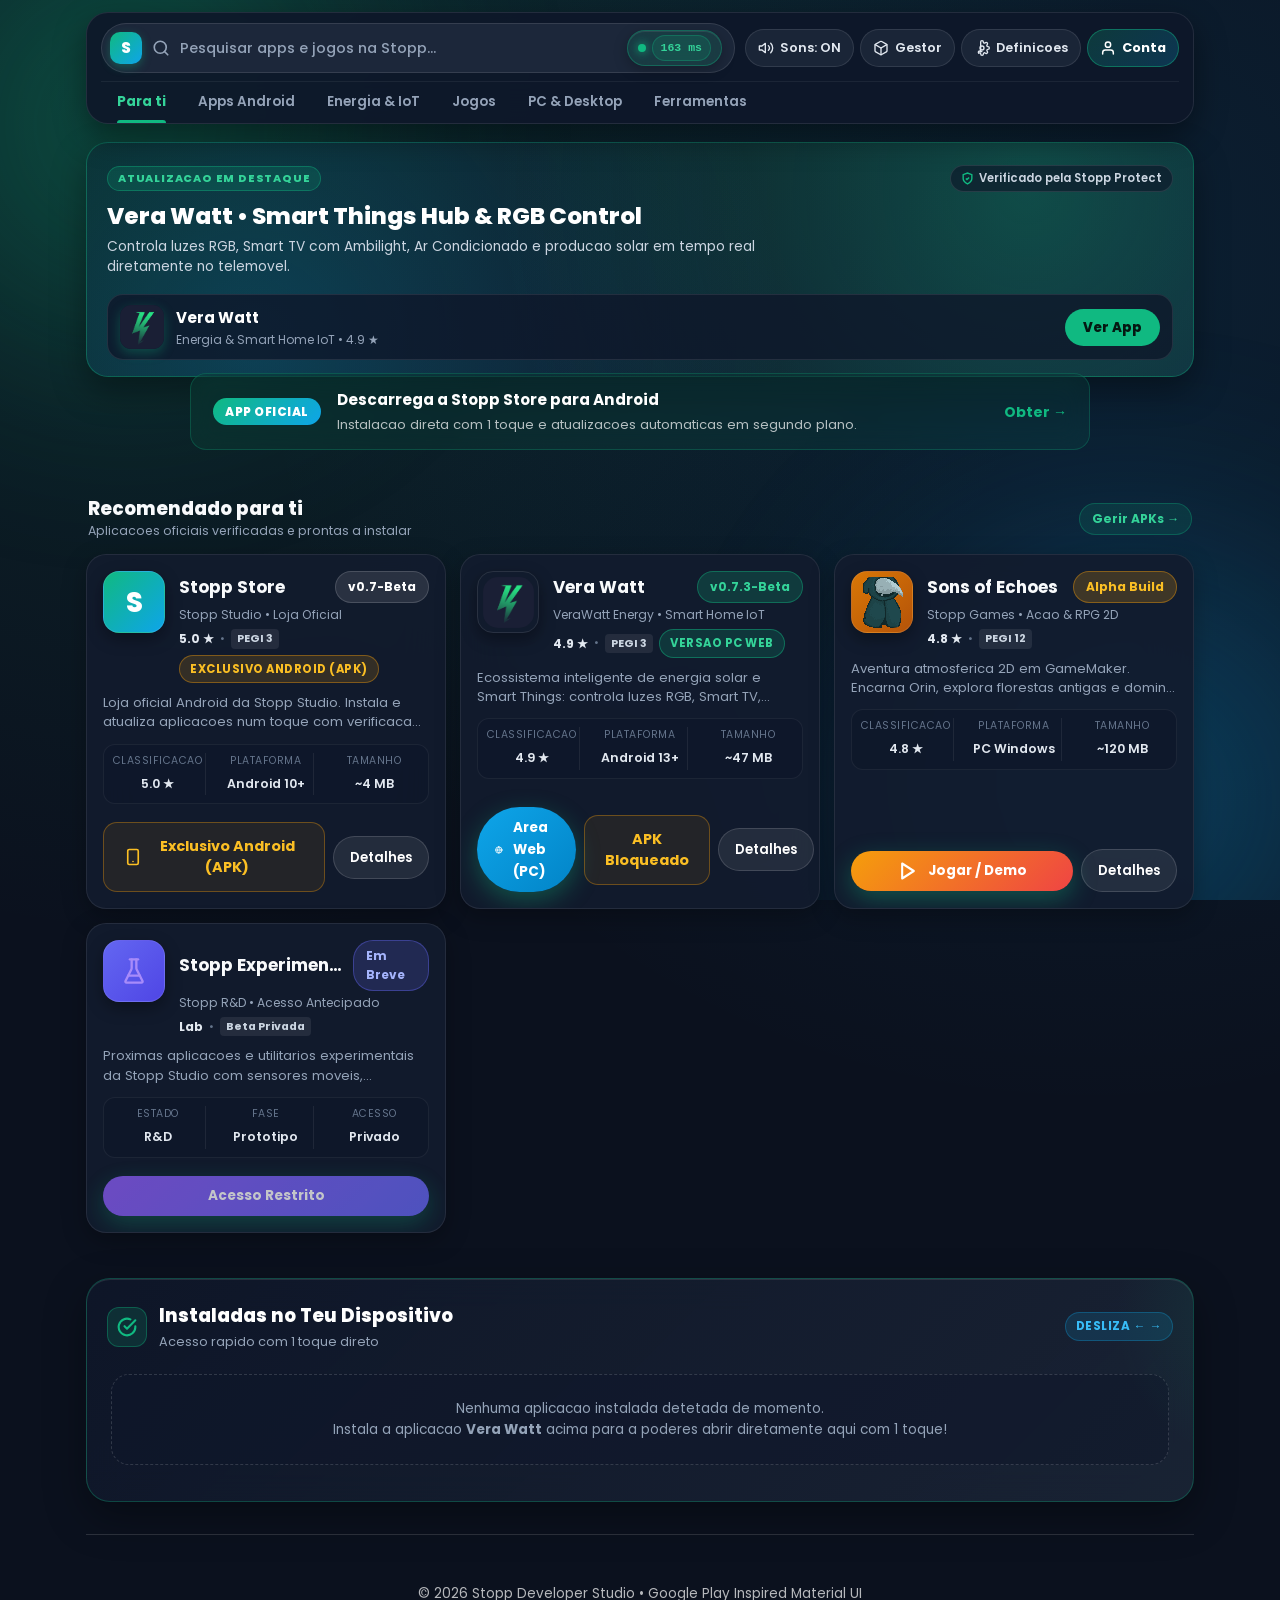
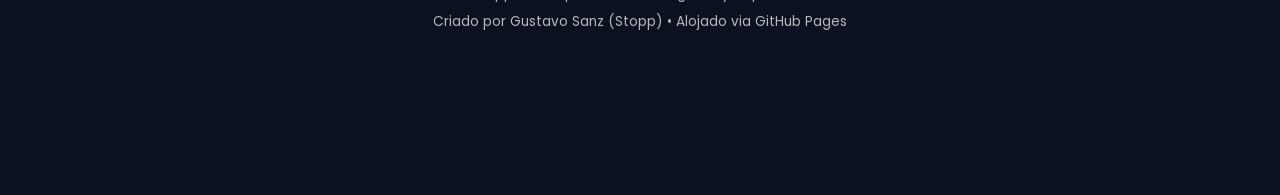
==== commit 9fb7e437: "Stopp Store v0.8-Beta (Build 8): Persistencia nativa de sessao no Android + Login unificado Site/App" ====
--- a/index.html
+++ b/index.html
@@ -45,12 +45,12 @@
             <p class="splash-brand-sub">Developer Hub &amp; Applications</p>
             <div class="splash-ecosystem-pill">
                 <span class="splash-dot"></span>
-                <span>STOPP STORE &bull; v0.7-Beta</span>
+                <span>STOPP STORE &bull; v0.8-Beta</span>
             </div>
             <div class="splash-loader-bar">
                 <div class="splash-loader-progress" id="splash-loader-progress"></div>
             </div>
-            <div class="splash-status-text" id="splash-status-text">A inicializar Stopp Store v0.7-Beta...</div>
+            <div class="splash-status-text" id="splash-status-text">A inicializar Stopp Store v0.8-Beta...</div>
             <button type="button" class="splash-skip-button" id="splash-skip-button" onclick="dismissSplashScreen(event)" ontouchstart="dismissSplashScreen(event)" aria-label="Entrar na Loja">
                 <span>Entrar na Loja</span>
                 <svg width="15" height="15" viewBox="0 0 24 24" fill="none" stroke="currentColor" stroke-width="2.5" stroke-linecap="round" stroke-linejoin="round"><line x1="5" y1="12" x2="19" y2="12"></line><polyline points="12 5 19 12 12 19"></polyline></svg>
@@ -752,7 +752,7 @@
                 
                 <div class="store-version-box">
                     <span>Versão da Loja:</span>
-                    <strong id="settings-store-version">v0.7-Beta (Build 7)</strong>
+                    <strong id="settings-store-version">v0.8-Beta (Build 8)</strong>
                 </div>
 
                 <p id="store-update-status-text" class="store-status-text">A verificar estado da loja...</p>
@@ -1012,7 +1012,7 @@
                     <div>
                         <div class="changelog-title-row">
                             <h3>Notas de Atualização</h3>
-                            <span class="changelog-version-tag" id="web-changelog-version-tag">v0.7-Beta</span>
+                            <span class="changelog-version-tag" id="web-changelog-version-tag">v0.8-Beta</span>
                         </div>
                         <p class="modal-sub">Histórico oficial de novidades da Stopp Store</p>
                     </div>
@@ -1026,7 +1026,7 @@
                         <svg width="20" height="20" viewBox="0 0 24 24" fill="none" stroke="#10b981" stroke-width="2.5" stroke-linecap="round" stroke-linejoin="round"><path d="M12 2v20M17 5H9.5a3.5 3.5 0 0 0 0 7h5a3.5 3.5 0 0 1 0 7H6"/></svg>
                     </div>
                     <div class="changelog-highlight-text">
-                        <strong>Stopp Store v0.7-Beta</strong>
+                        <strong>Stopp Store v0.8-Beta</strong>
                         <span>Reorganização ergonómica da interface, remoção da barra flutuante intrusiva e fluxo contextual do Google Play Protect.</span>
                     </div>
                 </div>
@@ -1312,7 +1312,7 @@
         </div>
     </div>
 
-    <script src="assets/js/app.js?v=20"></script>
-    <script src="assets/js/download.js?v=20"></script>
+    <script src="assets/js/app.js?v=26"></script>
+    <script src="assets/js/download.js?v=26"></script>
 </body>
 </html>
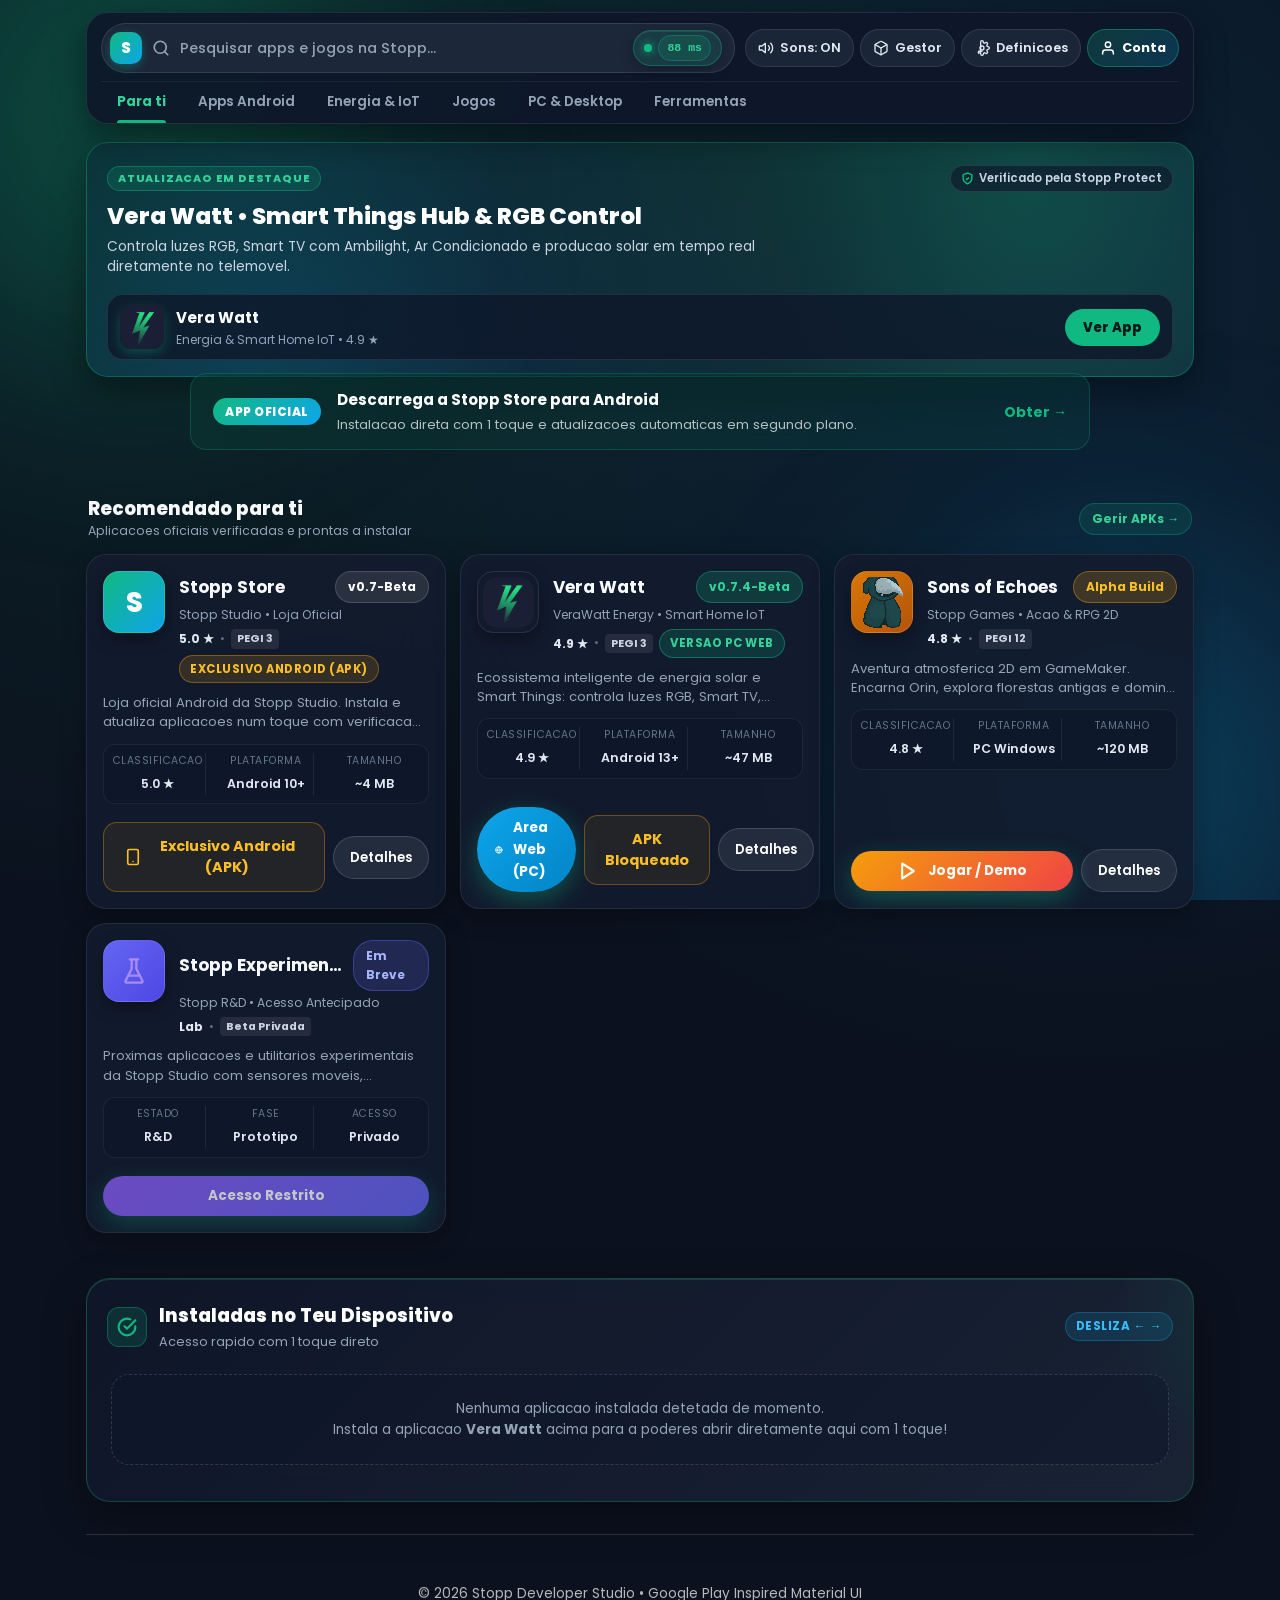
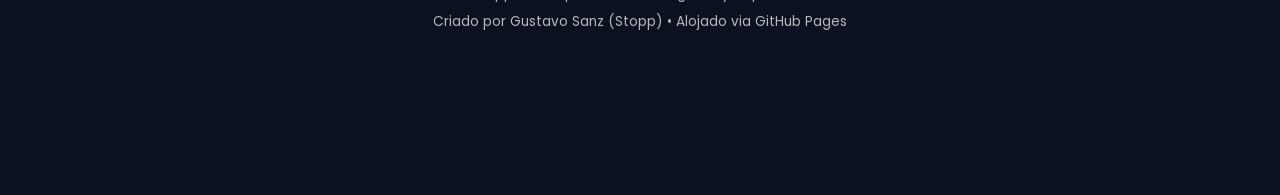
==== commit 1ac207cc: "chore(release): atualizar Vera Watt automaticamente para v0.7.4-Beta (Build 11)" ====
--- a/index.html
+++ b/index.html
@@ -265,7 +265,7 @@
             </article>
 
             <!-- App 1: Vera Watt -->
-            <article class="app-card play-app-card" id="app-card-com.vera_watt" data-package="com.vera_watt" data-target-version-code="10" data-target-version-name="0.7.3-Beta" data-app-name="Vera Watt" data-apk-url="assets/apks/VeraWatt-v0.7.3-Beta.apk" data-apk-size="47" data-category="android pc energia ferramentas" style="--card-accent: #10b981; --btn-color-start: #10b981; --btn-color-end: #0ea5e9;">
+            <article class="app-card play-app-card" id="app-card-com.vera_watt" data-package="com.vera_watt" data-target-version-code="11" data-target-version-name="0.7.4-Beta" data-app-name="Vera Watt" data-apk-url="assets/apks/VeraWatt-v0.7.4-Beta.apk" data-apk-size="47" data-category="android pc energia ferramentas" style="--card-accent: #10b981; --btn-color-start: #10b981; --btn-color-end: #0ea5e9;">
                 <div>
                     <div class="play-card-top-row">
                         <div class="app-icon icon-verawatt play-squircle-icon" onclick="window.location.href='verawatt.html'" title="Vera Watt" style="border: none; background: transparent; padding: 0;">
@@ -274,7 +274,7 @@
                         <div class="play-card-title-col" onclick="window.location.href='verawatt.html'">
                             <div class="play-card-title-line">
                                 <h3 class="app-title">Vera Watt</h3>
-                                <span class="badge-version badge-green">v0.7.3-Beta</span>
+                                <span class="badge-version badge-green">v0.7.4-Beta</span>
                             </div>
                             <div class="play-card-dev">VeraWatt Energy &bull; Smart Home IoT</div>
                             <div class="play-card-rating-row">
@@ -307,7 +307,7 @@
                 </div>
 
                 <div class="card-actions play-card-actions" id="actions-com.vera_watt">
-                    <button class="btn-download" onclick="triggerAppDownload('Vera Watt', 'assets/apks/VeraWatt-v0.7.3-Beta.apk', 47)">
+                    <button class="btn-download" onclick="triggerAppDownload('Vera Watt', 'assets/apks/VeraWatt-v0.7.4-Beta.apk', 47)">
                         <svg width="18" height="18" viewBox="0 0 24 24" fill="none" stroke="currentColor" stroke-width="2.5" stroke-linecap="round" stroke-linejoin="round"><path d="M21 15v4a2 2 0 0 1-2 2H5a2 2 0 0 1-2-2v-4"/><polyline points="7 10 12 15 17 10"/><line x1="12" y1="15" x2="12" y2="3"/></svg>
                         Instalar APK
                     </button>
@@ -776,10 +776,10 @@
                 <div class="settings-section-desc">Testa os comportamentos de app instalada, atualização pendente e desinstalação sem necessidade de dispositivo Android:</div>
                 <p id="sim-verawatt-status" style="font-size: 0.8rem; color: #94a3b8; margin-bottom: 10px;"></p>
                 <div style="display: flex; gap: 8px; flex-wrap: wrap;">
-                    <button class="btn-secondary" style="flex: 1; font-size: 0.8rem; padding: 10px 8px;" onclick="simSetVeraWattInstalled(true, 10, '0.7.3-Beta')">
+                    <button class="btn-secondary" style="flex: 1; font-size: 0.8rem; padding: 10px 8px;" onclick="simSetVeraWattInstalled(true, 11, '0.7.4-Beta')">
                         Definir Instalada
                     </button>
-                    <button class="btn-secondary" style="flex: 1; font-size: 0.8rem; padding: 10px 8px;" onclick="simSetVeraWattInstalled(true, 10, '0.7.3-Beta')">
+                    <button class="btn-secondary" style="flex: 1; font-size: 0.8rem; padding: 10px 8px;" onclick="simSetVeraWattInstalled(true, 11, '0.7.4-Beta')">
                         Definir Desatualizada
                     </button>
                     <button class="btn-secondary" style="flex: 1; font-size: 0.8rem; padding: 10px 8px; color: #f87171;" onclick="simSetVeraWattInstalled(false)">
@@ -1312,7 +1312,7 @@
         </div>
     </div>
 
-    <script src="assets/js/app.js?v=26"></script>
-    <script src="assets/js/download.js?v=26"></script>
+    <script src="assets/js/app.js?v=21"></script>
+    <script src="assets/js/download.js?v=21"></script>
 </body>
 </html>
--- a/assets/css/style.css
+++ b/assets/css/style.css
@@ -4543,8 +4543,28 @@
 
     .play-search-pill {
         min-height: 40px;
+        min-width: 0;
         padding: 4px 8px 4px 6px;
         gap: 6px;
+        overflow: hidden;
+    }
+
+    .play-ai-pill {
+        padding: 3px 7px !important;
+        gap: 4px !important;
+    }
+
+    .play-ai-pill .ai-telemetry-ping {
+        font-size: 0.65rem !important;
+    }
+
+    .play-top-actions {
+        flex-shrink: 0 !important;
+        gap: 4px !important;
+    }
+
+    .play-icon-btn[onclick*="toggleSound"] {
+        display: none !important;
     }
 
     .play-search-input {
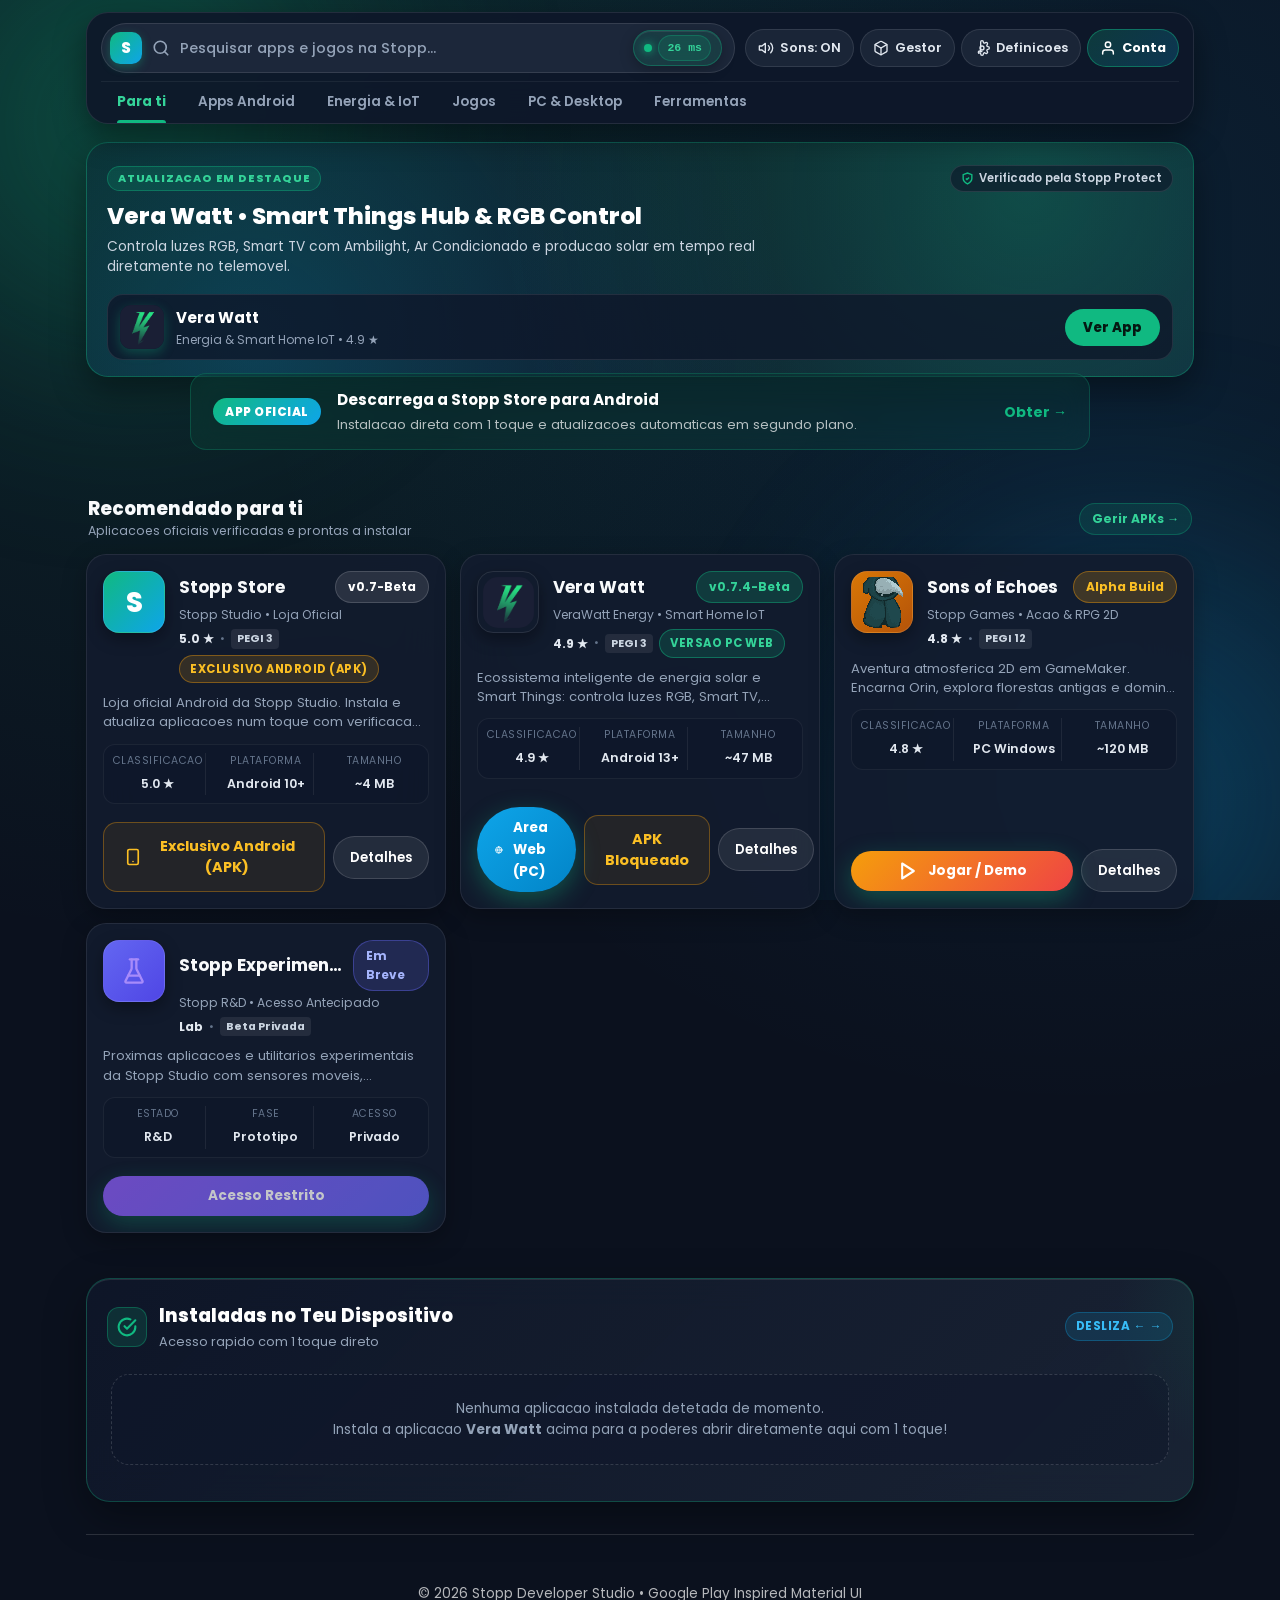
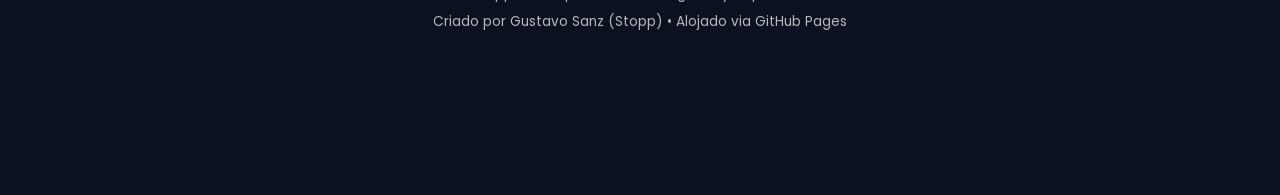
==== commit 3ad260ae: "Release StoppStore v0.9-Beta (100% Native Jetpack Compose App) & VeraWatt v0.7.4-Beta (Real WiZ v2 U" ====
--- a/index.html
+++ b/index.html
@@ -45,12 +45,12 @@
             <p class="splash-brand-sub">Developer Hub &amp; Applications</p>
             <div class="splash-ecosystem-pill">
                 <span class="splash-dot"></span>
-                <span>STOPP STORE &bull; v0.8-Beta</span>
+                <span>STOPP STORE &bull; v0.9-Beta</span>
             </div>
             <div class="splash-loader-bar">
                 <div class="splash-loader-progress" id="splash-loader-progress"></div>
             </div>
-            <div class="splash-status-text" id="splash-status-text">A inicializar Stopp Store v0.8-Beta...</div>
+            <div class="splash-status-text" id="splash-status-text">A inicializar Stopp Store v0.9-Beta...</div>
             <button type="button" class="splash-skip-button" id="splash-skip-button" onclick="dismissSplashScreen(event)" ontouchstart="dismissSplashScreen(event)" aria-label="Entrar na Loja">
                 <span>Entrar na Loja</span>
                 <svg width="15" height="15" viewBox="0 0 24 24" fill="none" stroke="currentColor" stroke-width="2.5" stroke-linecap="round" stroke-linejoin="round"><line x1="5" y1="12" x2="19" y2="12"></line><polyline points="12 5 19 12 12 19"></polyline></svg>
@@ -212,7 +212,7 @@
         <!-- Apps Grid (Google Play Store Cards) -->
         <main class="apps-grid play-apps-grid">
             <!-- App 0: Stopp Store (Oficial) -->
-            <article class="app-card play-app-card" id="app-card-com.stopp.store" data-package="com.stopp.store" data-target-version-code="7" data-target-version-name="0.7-Beta" data-app-name="Stopp Store" data-apk-url="assets/apks/StoppStore-v0.7-Beta.apk" data-apk-size="4" data-category="android ferramentas" style="--card-accent: #0ea5e9; --btn-color-start: #0ea5e9; --btn-color-end: #10b981;">
+            <article class="app-card play-app-card" id="app-card-com.stopp.store" data-package="com.stopp.store" data-target-version-code="7" data-target-version-name="0.7-Beta" data-app-name="Stopp Store" data-apk-url="assets/apks/StoppStore-v0.9-Beta.apk" data-apk-size="4" data-category="android ferramentas" style="--card-accent: #0ea5e9; --btn-color-start: #0ea5e9; --btn-color-end: #10b981;">
                 <div>
                     <div class="play-card-top-row">
                         <div class="app-icon play-squircle-icon" onclick="window.location.href='stoppstore.html'" style="background: linear-gradient(135deg, #10b981, #0ea5e9); color: #fff; font-size: 1.7rem; font-weight: 800; display: flex; align-items: center; justify-content: center;">
@@ -752,7 +752,7 @@
                 
                 <div class="store-version-box">
                     <span>Versão da Loja:</span>
-                    <strong id="settings-store-version">v0.8-Beta (Build 8)</strong>
+                    <strong id="settings-store-version">v0.9-Beta (Build 8)</strong>
                 </div>
 
                 <p id="store-update-status-text" class="store-status-text">A verificar estado da loja...</p>
@@ -1012,7 +1012,7 @@
                     <div>
                         <div class="changelog-title-row">
                             <h3>Notas de Atualização</h3>
-                            <span class="changelog-version-tag" id="web-changelog-version-tag">v0.8-Beta</span>
+                            <span class="changelog-version-tag" id="web-changelog-version-tag">v0.9-Beta</span>
                         </div>
                         <p class="modal-sub">Histórico oficial de novidades da Stopp Store</p>
                     </div>
@@ -1026,7 +1026,7 @@
                         <svg width="20" height="20" viewBox="0 0 24 24" fill="none" stroke="#10b981" stroke-width="2.5" stroke-linecap="round" stroke-linejoin="round"><path d="M12 2v20M17 5H9.5a3.5 3.5 0 0 0 0 7h5a3.5 3.5 0 0 1 0 7H6"/></svg>
                     </div>
                     <div class="changelog-highlight-text">
-                        <strong>Stopp Store v0.8-Beta</strong>
+                        <strong>Stopp Store v0.9-Beta</strong>
                         <span>Reorganização ergonómica da interface, remoção da barra flutuante intrusiva e fluxo contextual do Google Play Protect.</span>
                     </div>
                 </div>
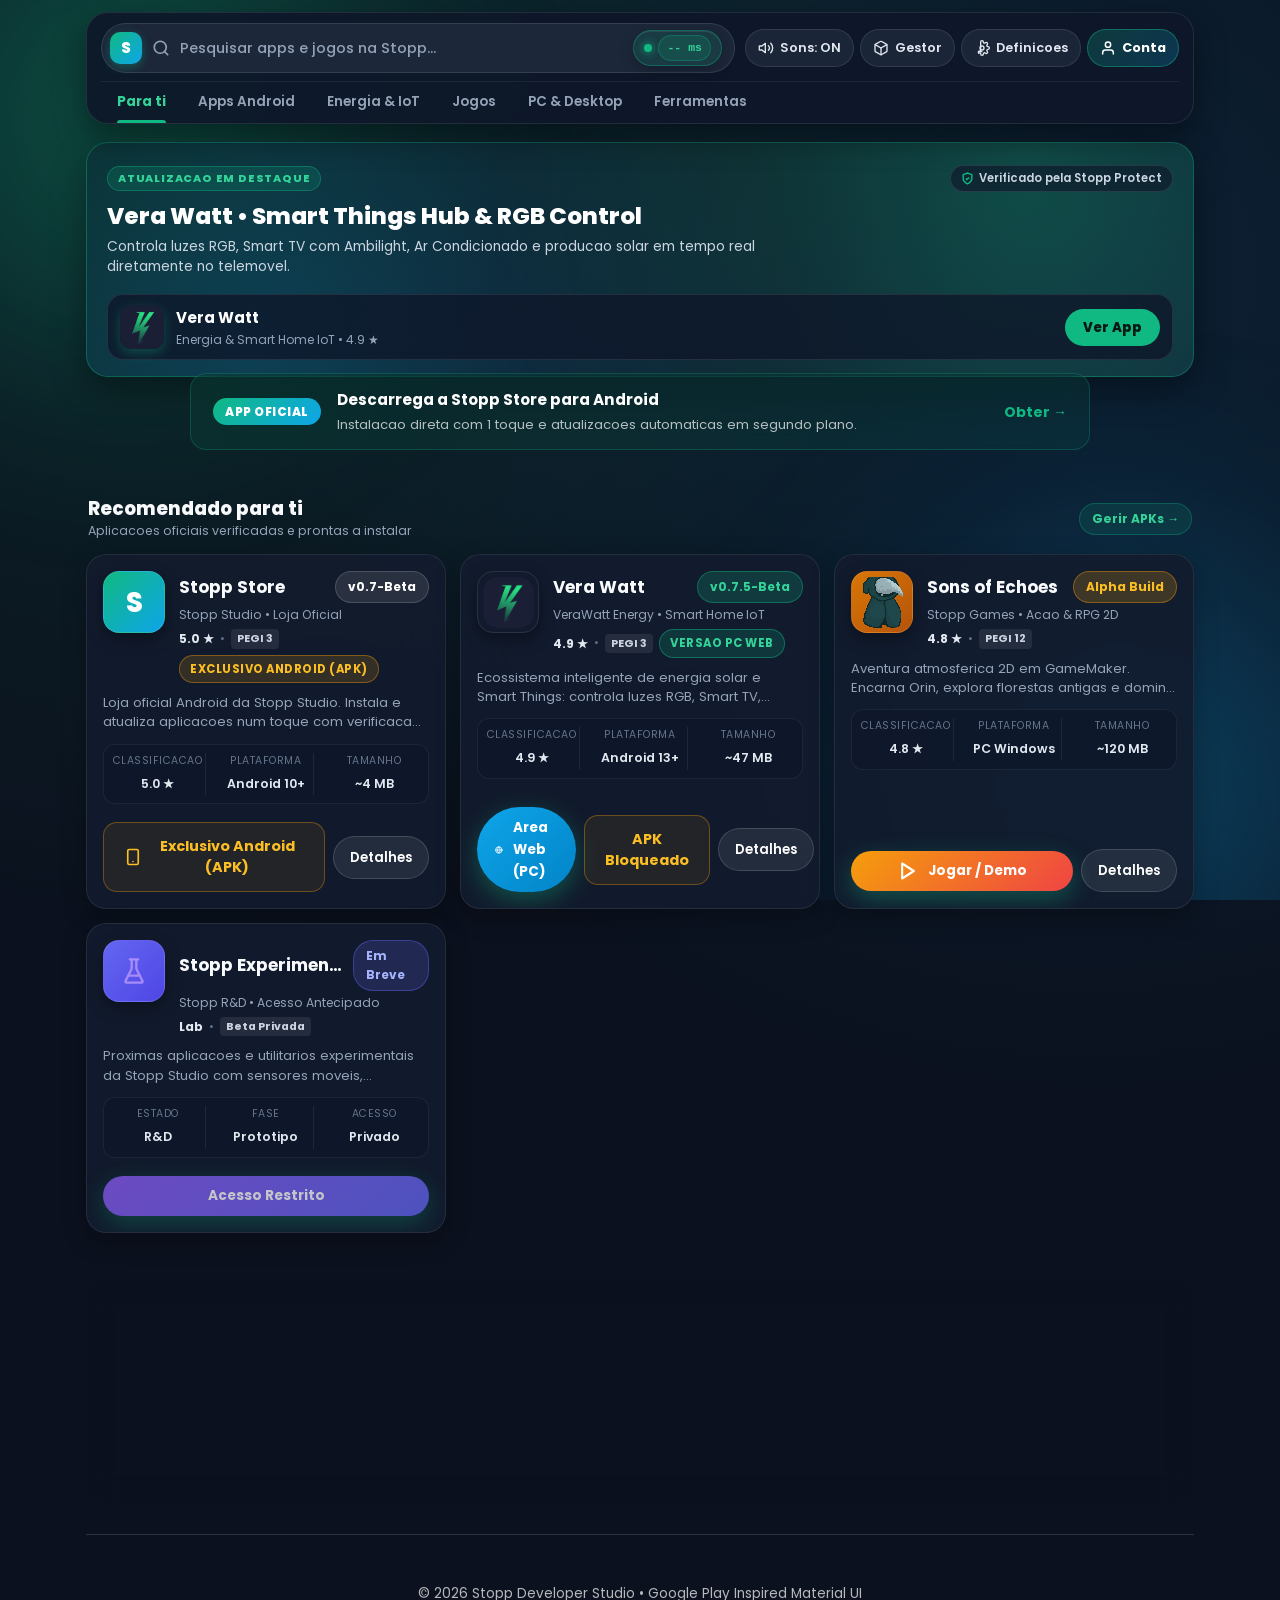
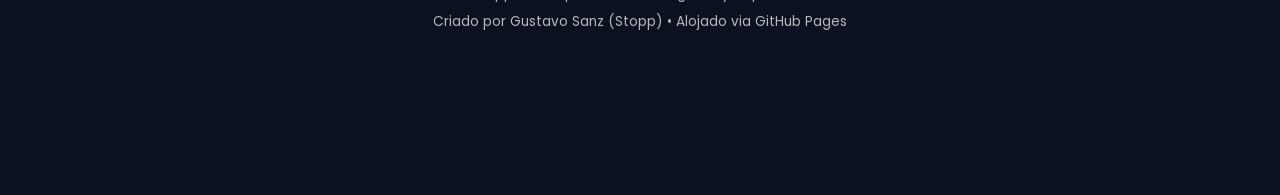
==== commit 5a86a21a: "chore(release): atualizar Vera Watt automaticamente para v0.7.5-Beta (Build 12)" ====
--- a/index.html
+++ b/index.html
@@ -265,7 +265,7 @@
             </article>
 
             <!-- App 1: Vera Watt -->
-            <article class="app-card play-app-card" id="app-card-com.vera_watt" data-package="com.vera_watt" data-target-version-code="11" data-target-version-name="0.7.4-Beta" data-app-name="Vera Watt" data-apk-url="assets/apks/VeraWatt-v0.7.4-Beta.apk" data-apk-size="47" data-category="android pc energia ferramentas" style="--card-accent: #10b981; --btn-color-start: #10b981; --btn-color-end: #0ea5e9;">
+            <article class="app-card play-app-card" id="app-card-com.vera_watt" data-package="com.vera_watt" data-target-version-code="12" data-target-version-name="0.7.5-Beta" data-app-name="Vera Watt" data-apk-url="assets/apks/VeraWatt-v0.7.5-Beta.apk" data-apk-size="47" data-category="android pc energia ferramentas" style="--card-accent: #10b981; --btn-color-start: #10b981; --btn-color-end: #0ea5e9;">
                 <div>
                     <div class="play-card-top-row">
                         <div class="app-icon icon-verawatt play-squircle-icon" onclick="window.location.href='verawatt.html'" title="Vera Watt" style="border: none; background: transparent; padding: 0;">
@@ -274,7 +274,7 @@
                         <div class="play-card-title-col" onclick="window.location.href='verawatt.html'">
                             <div class="play-card-title-line">
                                 <h3 class="app-title">Vera Watt</h3>
-                                <span class="badge-version badge-green">v0.7.4-Beta</span>
+                                <span class="badge-version badge-green">v0.7.5-Beta</span>
                             </div>
                             <div class="play-card-dev">VeraWatt Energy &bull; Smart Home IoT</div>
                             <div class="play-card-rating-row">
@@ -307,7 +307,7 @@
                 </div>
 
                 <div class="card-actions play-card-actions" id="actions-com.vera_watt">
-                    <button class="btn-download" onclick="triggerAppDownload('Vera Watt', 'assets/apks/VeraWatt-v0.7.4-Beta.apk', 47)">
+                    <button class="btn-download" onclick="triggerAppDownload('Vera Watt', 'assets/apks/VeraWatt-v0.7.5-Beta.apk', 47)">
                         <svg width="18" height="18" viewBox="0 0 24 24" fill="none" stroke="currentColor" stroke-width="2.5" stroke-linecap="round" stroke-linejoin="round"><path d="M21 15v4a2 2 0 0 1-2 2H5a2 2 0 0 1-2-2v-4"/><polyline points="7 10 12 15 17 10"/><line x1="12" y1="15" x2="12" y2="3"/></svg>
                         Instalar APK
                     </button>
@@ -776,10 +776,10 @@
                 <div class="settings-section-desc">Testa os comportamentos de app instalada, atualização pendente e desinstalação sem necessidade de dispositivo Android:</div>
                 <p id="sim-verawatt-status" style="font-size: 0.8rem; color: #94a3b8; margin-bottom: 10px;"></p>
                 <div style="display: flex; gap: 8px; flex-wrap: wrap;">
-                    <button class="btn-secondary" style="flex: 1; font-size: 0.8rem; padding: 10px 8px;" onclick="simSetVeraWattInstalled(true, 11, '0.7.4-Beta')">
+                    <button class="btn-secondary" style="flex: 1; font-size: 0.8rem; padding: 10px 8px;" onclick="simSetVeraWattInstalled(true, 12, '0.7.5-Beta')">
                         Definir Instalada
                     </button>
-                    <button class="btn-secondary" style="flex: 1; font-size: 0.8rem; padding: 10px 8px;" onclick="simSetVeraWattInstalled(true, 11, '0.7.4-Beta')">
+                    <button class="btn-secondary" style="flex: 1; font-size: 0.8rem; padding: 10px 8px;" onclick="simSetVeraWattInstalled(true, 12, '0.7.5-Beta')">
                         Definir Desatualizada
                     </button>
                     <button class="btn-secondary" style="flex: 1; font-size: 0.8rem; padding: 10px 8px; color: #f87171;" onclick="simSetVeraWattInstalled(false)">
@@ -1312,7 +1312,7 @@
         </div>
     </div>
 
-    <script src="assets/js/app.js?v=21"></script>
-    <script src="assets/js/download.js?v=21"></script>
+    <script src="assets/js/app.js?v=22"></script>
+    <script src="assets/js/download.js?v=22"></script>
 </body>
 </html>
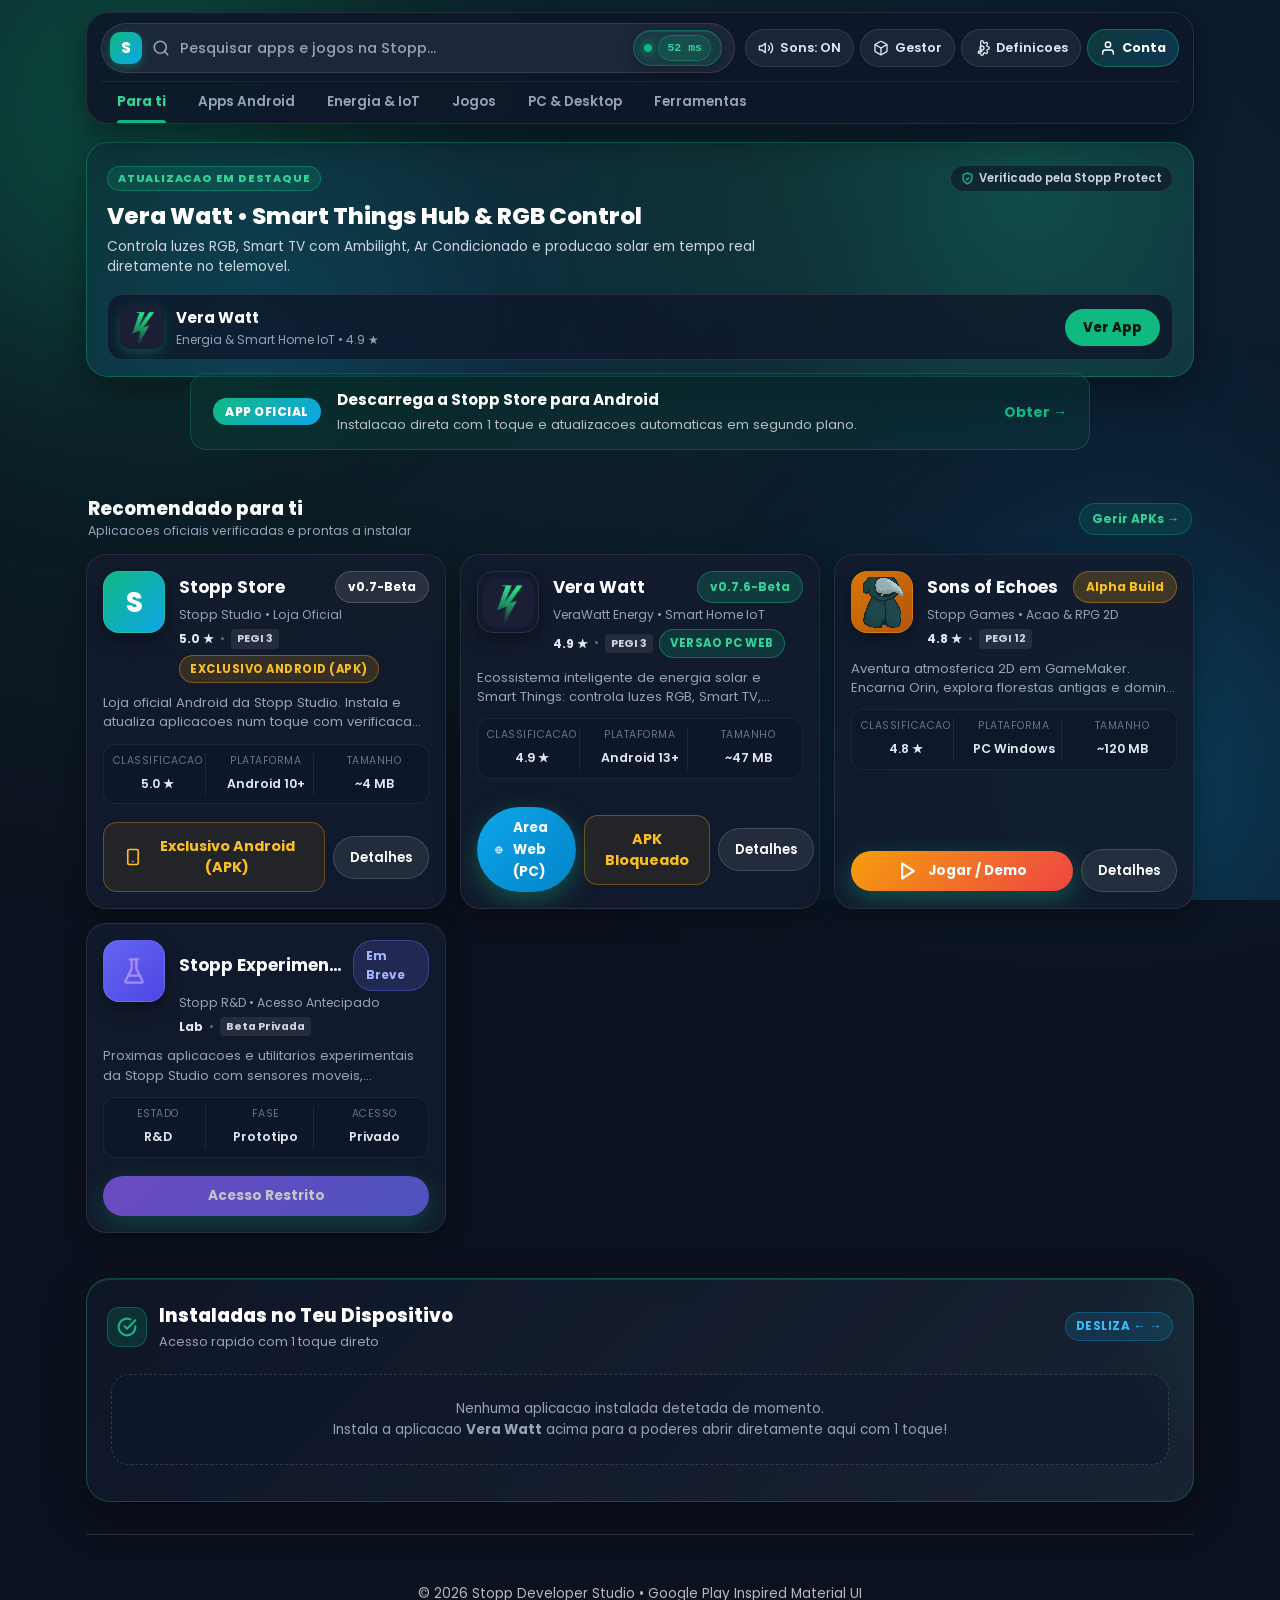
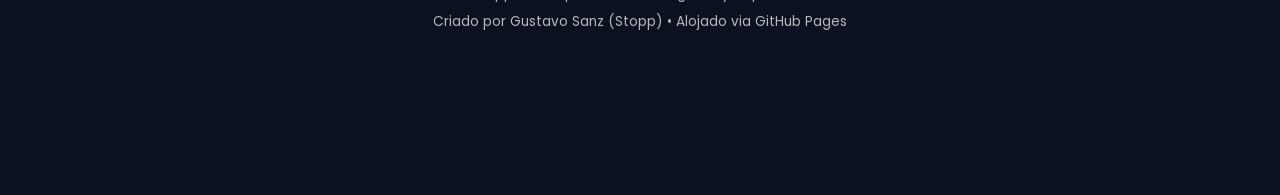
==== commit 3d7df450: "chore(release): atualizar Vera Watt automaticamente para v0.7.6-Beta (Build 13)" ====
--- a/index.html
+++ b/index.html
@@ -265,7 +265,7 @@
             </article>
 
             <!-- App 1: Vera Watt -->
-            <article class="app-card play-app-card" id="app-card-com.vera_watt" data-package="com.vera_watt" data-target-version-code="12" data-target-version-name="0.7.5-Beta" data-app-name="Vera Watt" data-apk-url="assets/apks/VeraWatt-v0.7.5-Beta.apk" data-apk-size="47" data-category="android pc energia ferramentas" style="--card-accent: #10b981; --btn-color-start: #10b981; --btn-color-end: #0ea5e9;">
+            <article class="app-card play-app-card" id="app-card-com.vera_watt" data-package="com.vera_watt" data-target-version-code="13" data-target-version-name="0.7.6-Beta" data-app-name="Vera Watt" data-apk-url="assets/apks/VeraWatt-v0.7.6-Beta.apk" data-apk-size="47" data-category="android pc energia ferramentas" style="--card-accent: #10b981; --btn-color-start: #10b981; --btn-color-end: #0ea5e9;">
                 <div>
                     <div class="play-card-top-row">
                         <div class="app-icon icon-verawatt play-squircle-icon" onclick="window.location.href='verawatt.html'" title="Vera Watt" style="border: none; background: transparent; padding: 0;">
@@ -274,7 +274,7 @@
                         <div class="play-card-title-col" onclick="window.location.href='verawatt.html'">
                             <div class="play-card-title-line">
                                 <h3 class="app-title">Vera Watt</h3>
-                                <span class="badge-version badge-green">v0.7.5-Beta</span>
+                                <span class="badge-version badge-green">v0.7.6-Beta</span>
                             </div>
                             <div class="play-card-dev">VeraWatt Energy &bull; Smart Home IoT</div>
                             <div class="play-card-rating-row">
@@ -307,7 +307,7 @@
                 </div>
 
                 <div class="card-actions play-card-actions" id="actions-com.vera_watt">
-                    <button class="btn-download" onclick="triggerAppDownload('Vera Watt', 'assets/apks/VeraWatt-v0.7.5-Beta.apk', 47)">
+                    <button class="btn-download" onclick="triggerAppDownload('Vera Watt', 'assets/apks/VeraWatt-v0.7.6-Beta.apk', 47)">
                         <svg width="18" height="18" viewBox="0 0 24 24" fill="none" stroke="currentColor" stroke-width="2.5" stroke-linecap="round" stroke-linejoin="round"><path d="M21 15v4a2 2 0 0 1-2 2H5a2 2 0 0 1-2-2v-4"/><polyline points="7 10 12 15 17 10"/><line x1="12" y1="15" x2="12" y2="3"/></svg>
                         Instalar APK
                     </button>
@@ -776,10 +776,10 @@
                 <div class="settings-section-desc">Testa os comportamentos de app instalada, atualização pendente e desinstalação sem necessidade de dispositivo Android:</div>
                 <p id="sim-verawatt-status" style="font-size: 0.8rem; color: #94a3b8; margin-bottom: 10px;"></p>
                 <div style="display: flex; gap: 8px; flex-wrap: wrap;">
-                    <button class="btn-secondary" style="flex: 1; font-size: 0.8rem; padding: 10px 8px;" onclick="simSetVeraWattInstalled(true, 12, '0.7.5-Beta')">
+                    <button class="btn-secondary" style="flex: 1; font-size: 0.8rem; padding: 10px 8px;" onclick="simSetVeraWattInstalled(true, 13, '0.7.6-Beta')">
                         Definir Instalada
                     </button>
-                    <button class="btn-secondary" style="flex: 1; font-size: 0.8rem; padding: 10px 8px;" onclick="simSetVeraWattInstalled(true, 12, '0.7.5-Beta')">
+                    <button class="btn-secondary" style="flex: 1; font-size: 0.8rem; padding: 10px 8px;" onclick="simSetVeraWattInstalled(true, 13, '0.7.6-Beta')">
                         Definir Desatualizada
                     </button>
                     <button class="btn-secondary" style="flex: 1; font-size: 0.8rem; padding: 10px 8px; color: #f87171;" onclick="simSetVeraWattInstalled(false)">
@@ -1312,7 +1312,7 @@
         </div>
     </div>
 
-    <script src="assets/js/app.js?v=22"></script>
-    <script src="assets/js/download.js?v=22"></script>
+    <script src="assets/js/app.js?v=23"></script>
+    <script src="assets/js/download.js?v=23"></script>
 </body>
 </html>
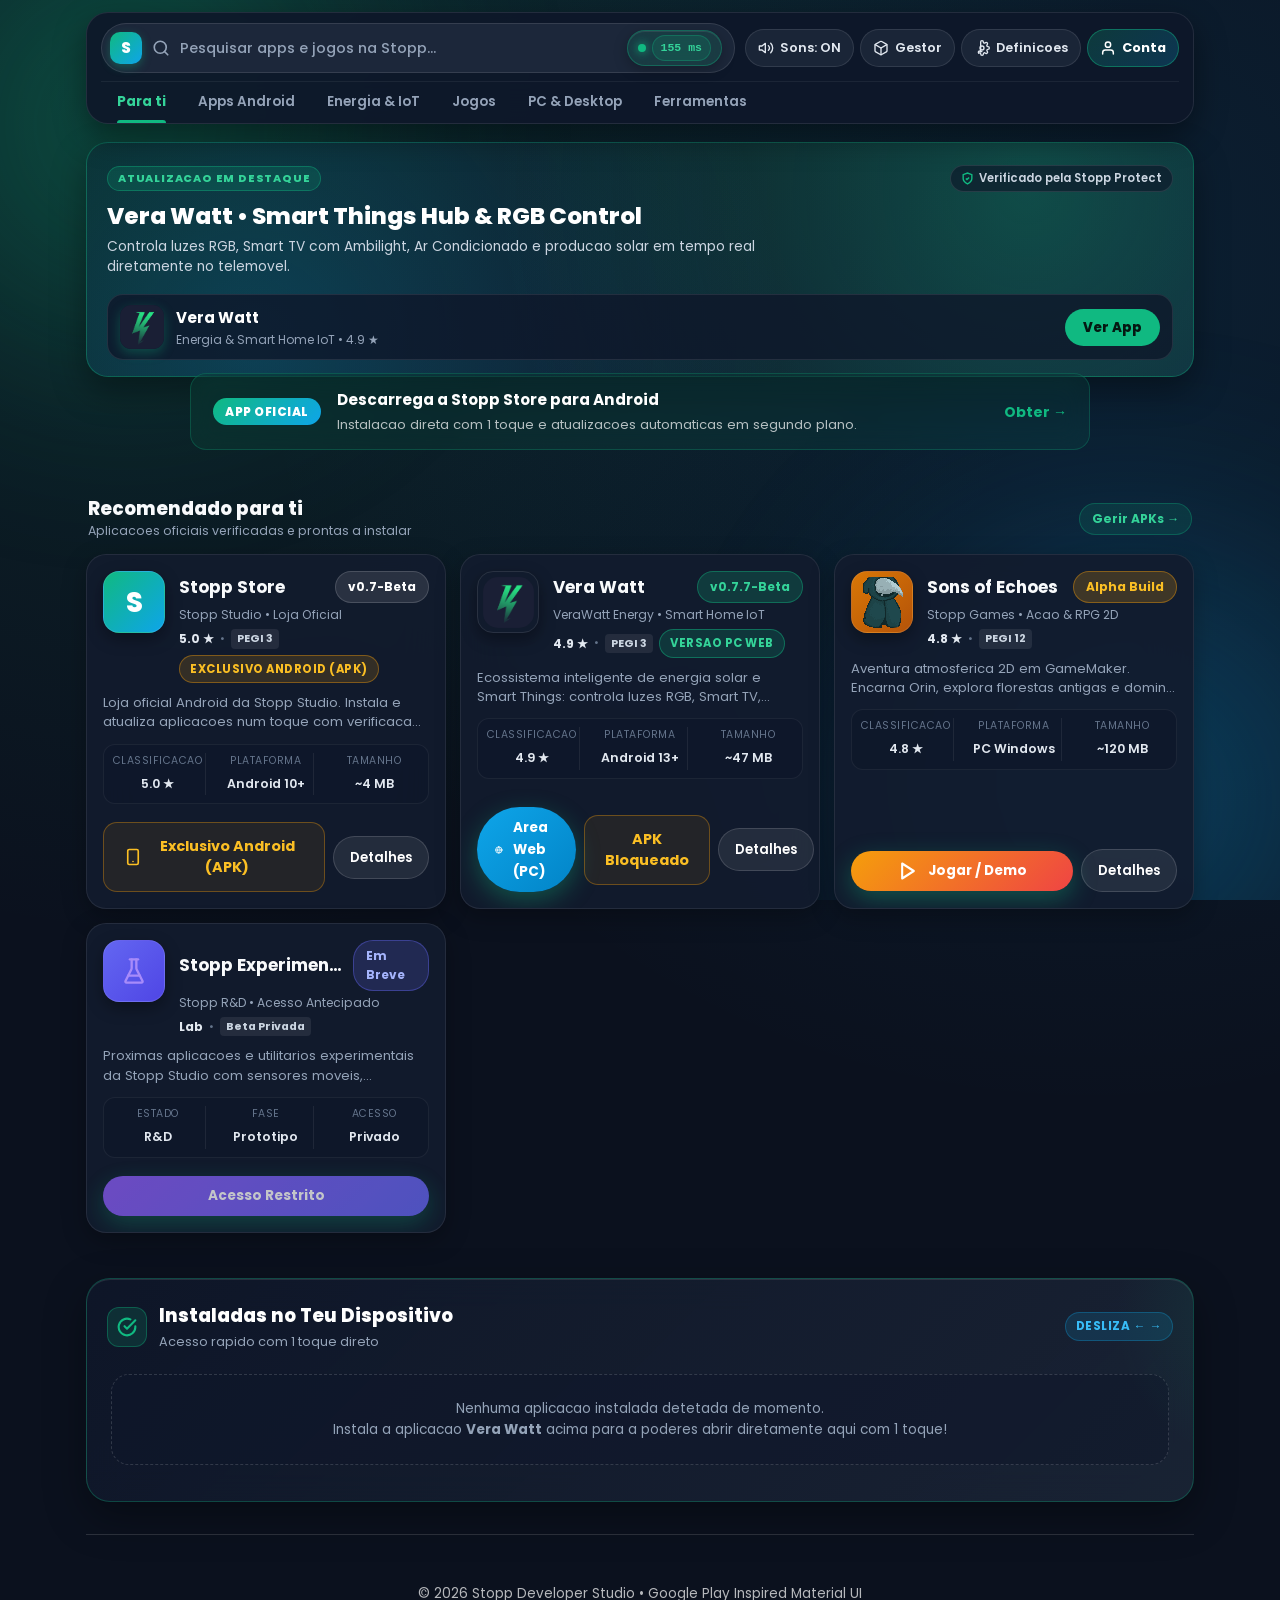
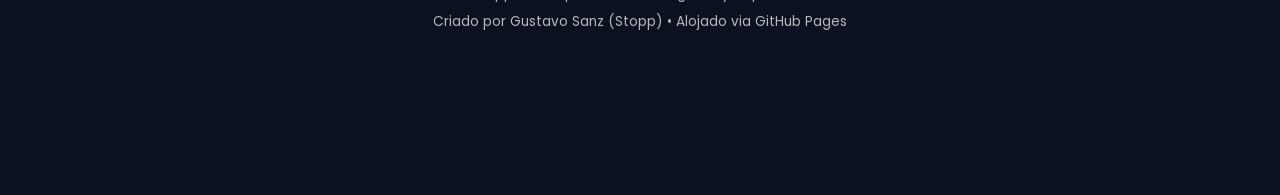
==== commit ae74b316: "chore(release): atualizar Vera Watt automaticamente para v0.7.7-Beta (Build 14)" ====
--- a/index.html
+++ b/index.html
@@ -265,7 +265,7 @@
             </article>
 
             <!-- App 1: Vera Watt -->
-            <article class="app-card play-app-card" id="app-card-com.vera_watt" data-package="com.vera_watt" data-target-version-code="13" data-target-version-name="0.7.6-Beta" data-app-name="Vera Watt" data-apk-url="assets/apks/VeraWatt-v0.7.6-Beta.apk" data-apk-size="47" data-category="android pc energia ferramentas" style="--card-accent: #10b981; --btn-color-start: #10b981; --btn-color-end: #0ea5e9;">
+            <article class="app-card play-app-card" id="app-card-com.vera_watt" data-package="com.vera_watt" data-target-version-code="14" data-target-version-name="0.7.7-Beta" data-app-name="Vera Watt" data-apk-url="assets/apks/VeraWatt-v0.7.7-Beta.apk" data-apk-size="47" data-category="android pc energia ferramentas" style="--card-accent: #10b981; --btn-color-start: #10b981; --btn-color-end: #0ea5e9;">
                 <div>
                     <div class="play-card-top-row">
                         <div class="app-icon icon-verawatt play-squircle-icon" onclick="window.location.href='verawatt.html'" title="Vera Watt" style="border: none; background: transparent; padding: 0;">
@@ -274,7 +274,7 @@
                         <div class="play-card-title-col" onclick="window.location.href='verawatt.html'">
                             <div class="play-card-title-line">
                                 <h3 class="app-title">Vera Watt</h3>
-                                <span class="badge-version badge-green">v0.7.6-Beta</span>
+                                <span class="badge-version badge-green">v0.7.7-Beta</span>
                             </div>
                             <div class="play-card-dev">VeraWatt Energy &bull; Smart Home IoT</div>
                             <div class="play-card-rating-row">
@@ -307,7 +307,7 @@
                 </div>
 
                 <div class="card-actions play-card-actions" id="actions-com.vera_watt">
-                    <button class="btn-download" onclick="triggerAppDownload('Vera Watt', 'assets/apks/VeraWatt-v0.7.6-Beta.apk', 47)">
+                    <button class="btn-download" onclick="triggerAppDownload('Vera Watt', 'assets/apks/VeraWatt-v0.7.7-Beta.apk', 47)">
                         <svg width="18" height="18" viewBox="0 0 24 24" fill="none" stroke="currentColor" stroke-width="2.5" stroke-linecap="round" stroke-linejoin="round"><path d="M21 15v4a2 2 0 0 1-2 2H5a2 2 0 0 1-2-2v-4"/><polyline points="7 10 12 15 17 10"/><line x1="12" y1="15" x2="12" y2="3"/></svg>
                         Instalar APK
                     </button>
@@ -776,10 +776,10 @@
                 <div class="settings-section-desc">Testa os comportamentos de app instalada, atualização pendente e desinstalação sem necessidade de dispositivo Android:</div>
                 <p id="sim-verawatt-status" style="font-size: 0.8rem; color: #94a3b8; margin-bottom: 10px;"></p>
                 <div style="display: flex; gap: 8px; flex-wrap: wrap;">
-                    <button class="btn-secondary" style="flex: 1; font-size: 0.8rem; padding: 10px 8px;" onclick="simSetVeraWattInstalled(true, 13, '0.7.6-Beta')">
+                    <button class="btn-secondary" style="flex: 1; font-size: 0.8rem; padding: 10px 8px;" onclick="simSetVeraWattInstalled(true, 14, '0.7.7-Beta')">
                         Definir Instalada
                     </button>
-                    <button class="btn-secondary" style="flex: 1; font-size: 0.8rem; padding: 10px 8px;" onclick="simSetVeraWattInstalled(true, 13, '0.7.6-Beta')">
+                    <button class="btn-secondary" style="flex: 1; font-size: 0.8rem; padding: 10px 8px;" onclick="simSetVeraWattInstalled(true, 14, '0.7.7-Beta')">
                         Definir Desatualizada
                     </button>
                     <button class="btn-secondary" style="flex: 1; font-size: 0.8rem; padding: 10px 8px; color: #f87171;" onclick="simSetVeraWattInstalled(false)">
@@ -1312,7 +1312,7 @@
         </div>
     </div>
 
-    <script src="assets/js/app.js?v=23"></script>
-    <script src="assets/js/download.js?v=23"></script>
+    <script src="assets/js/app.js?v=24"></script>
+    <script src="assets/js/download.js?v=24"></script>
 </body>
 </html>
